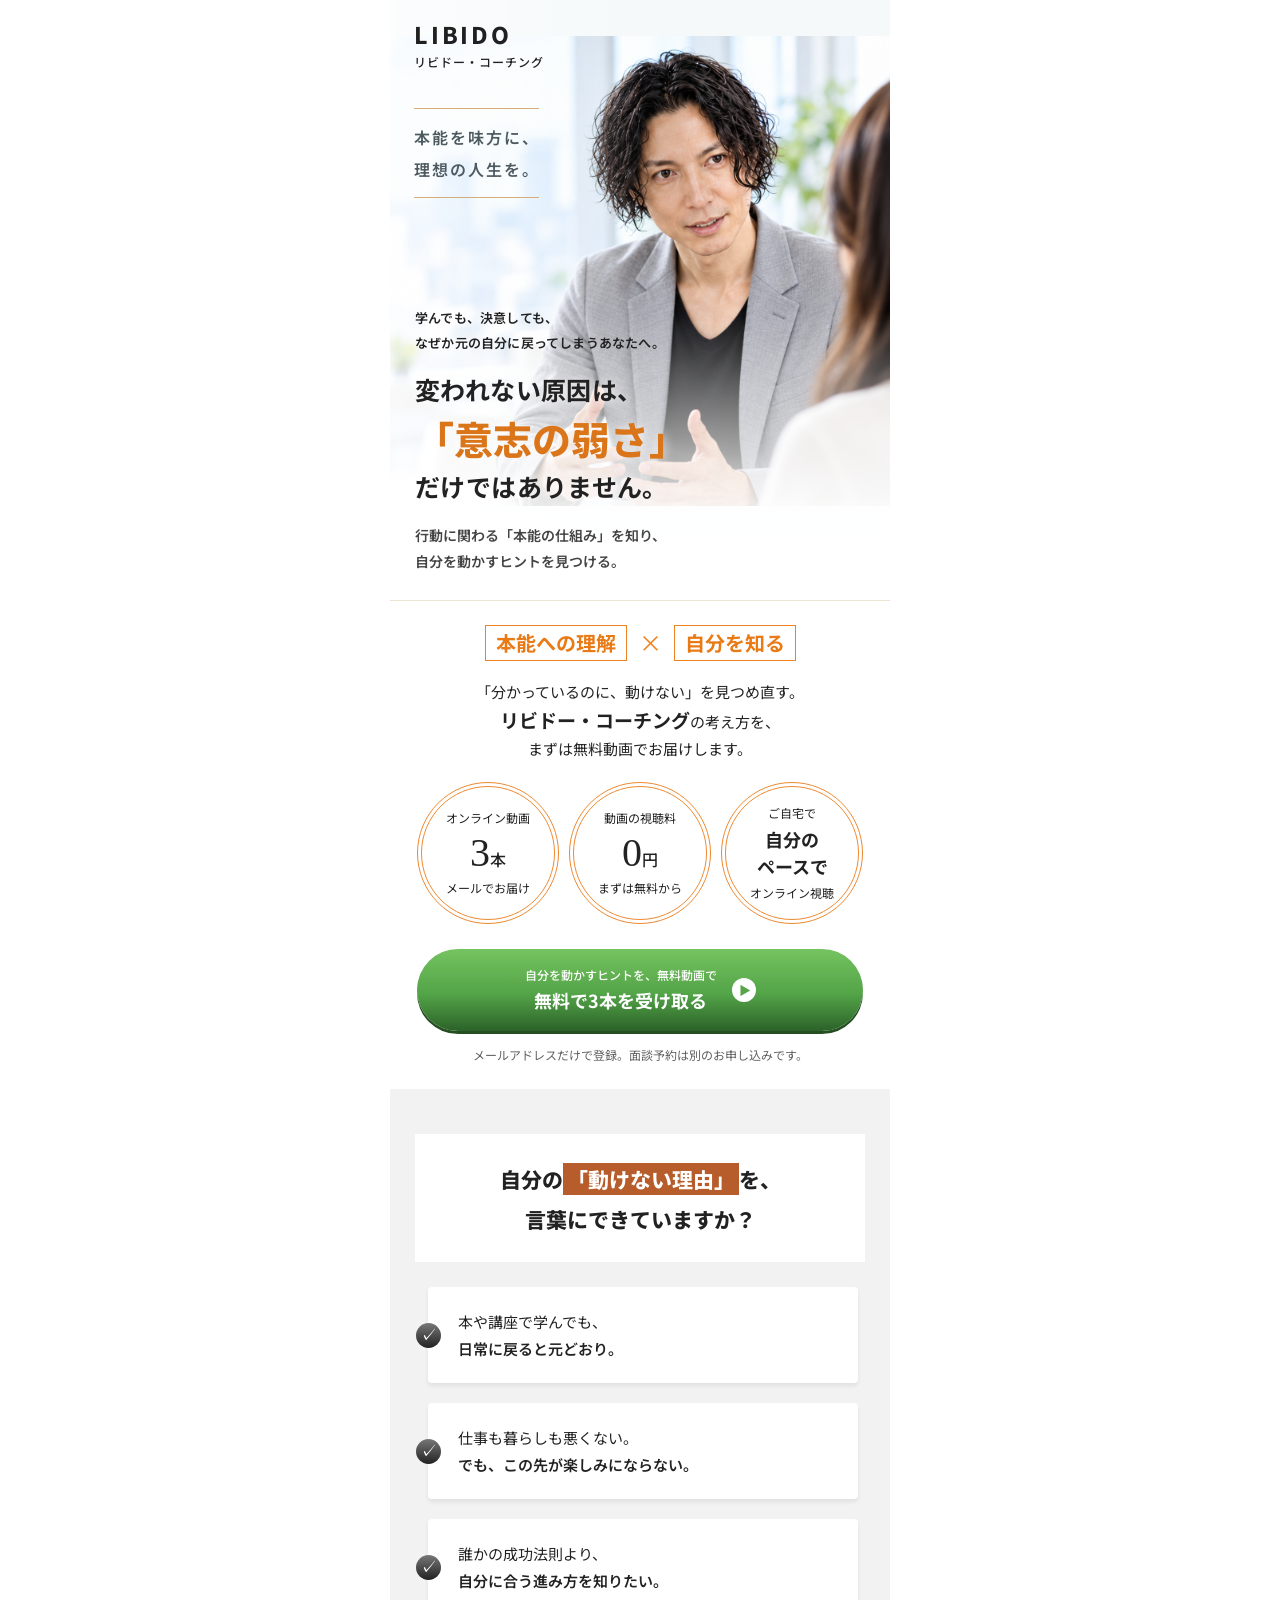
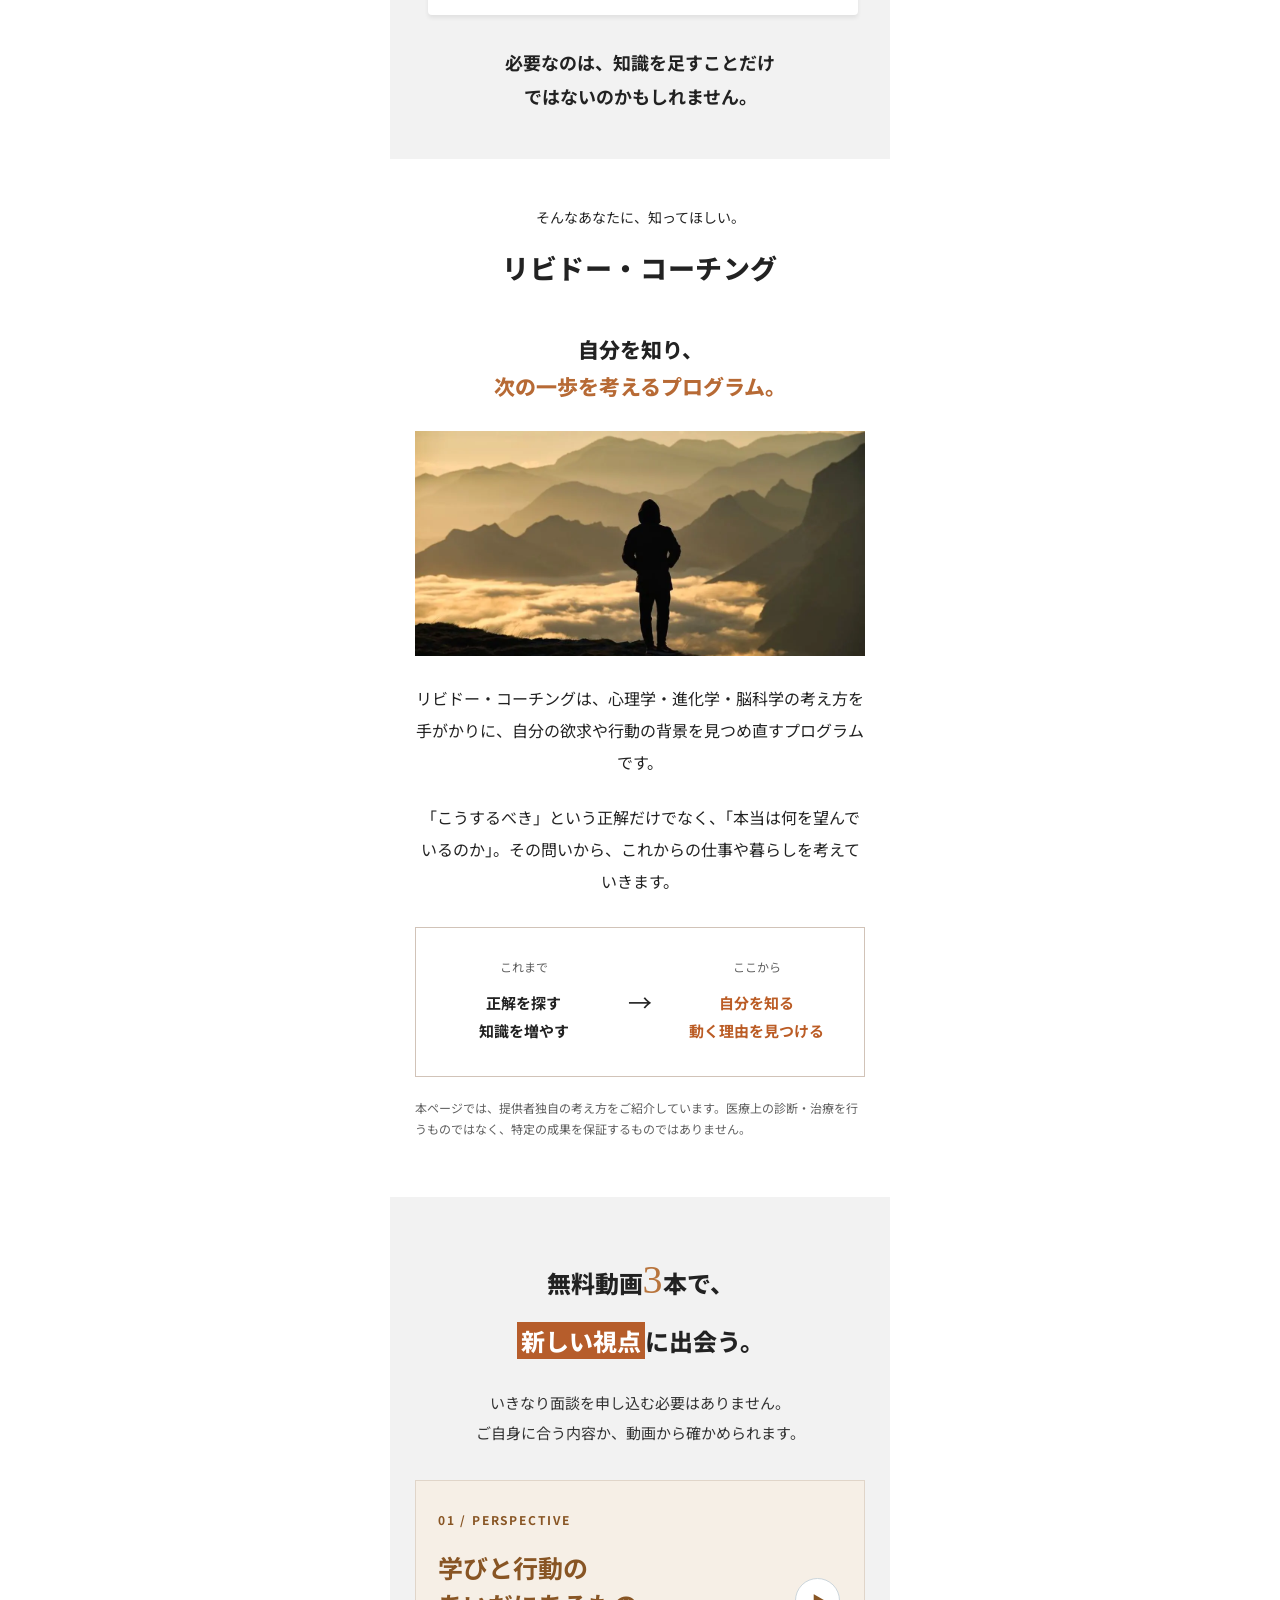
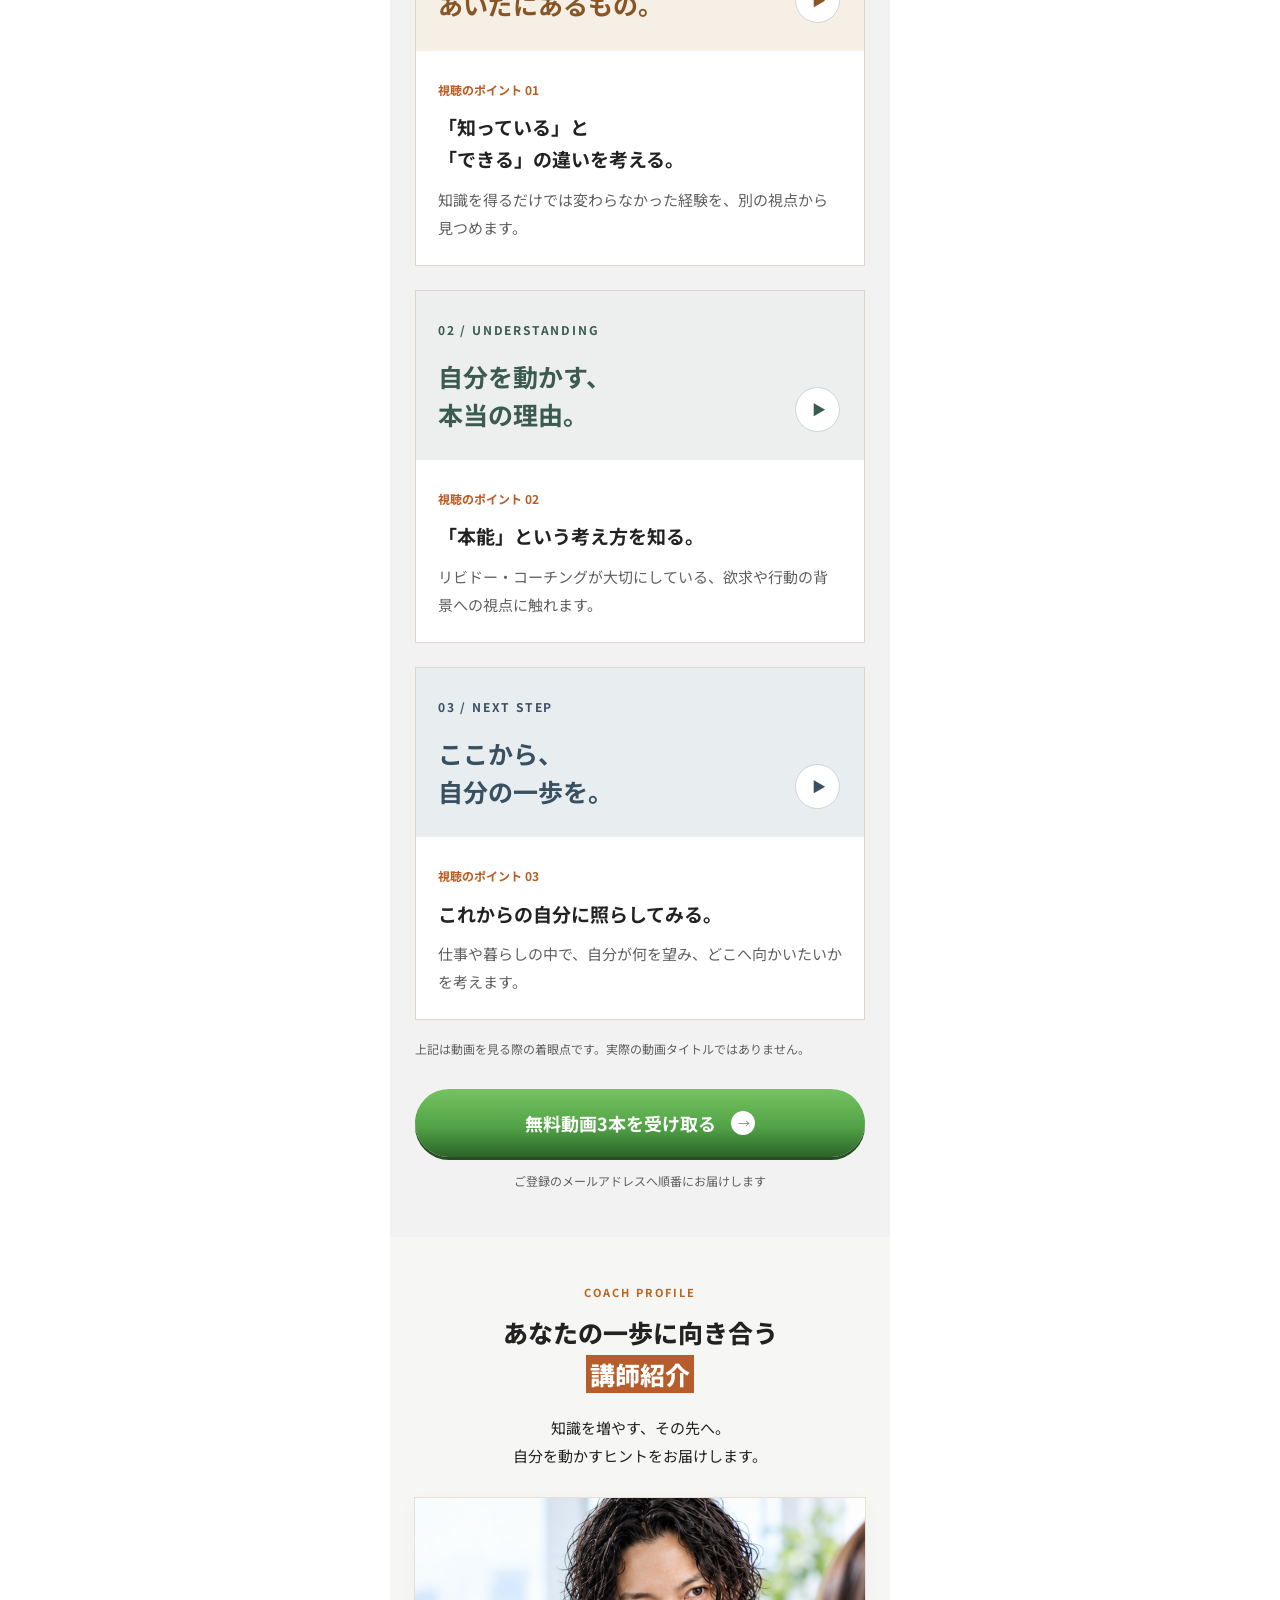
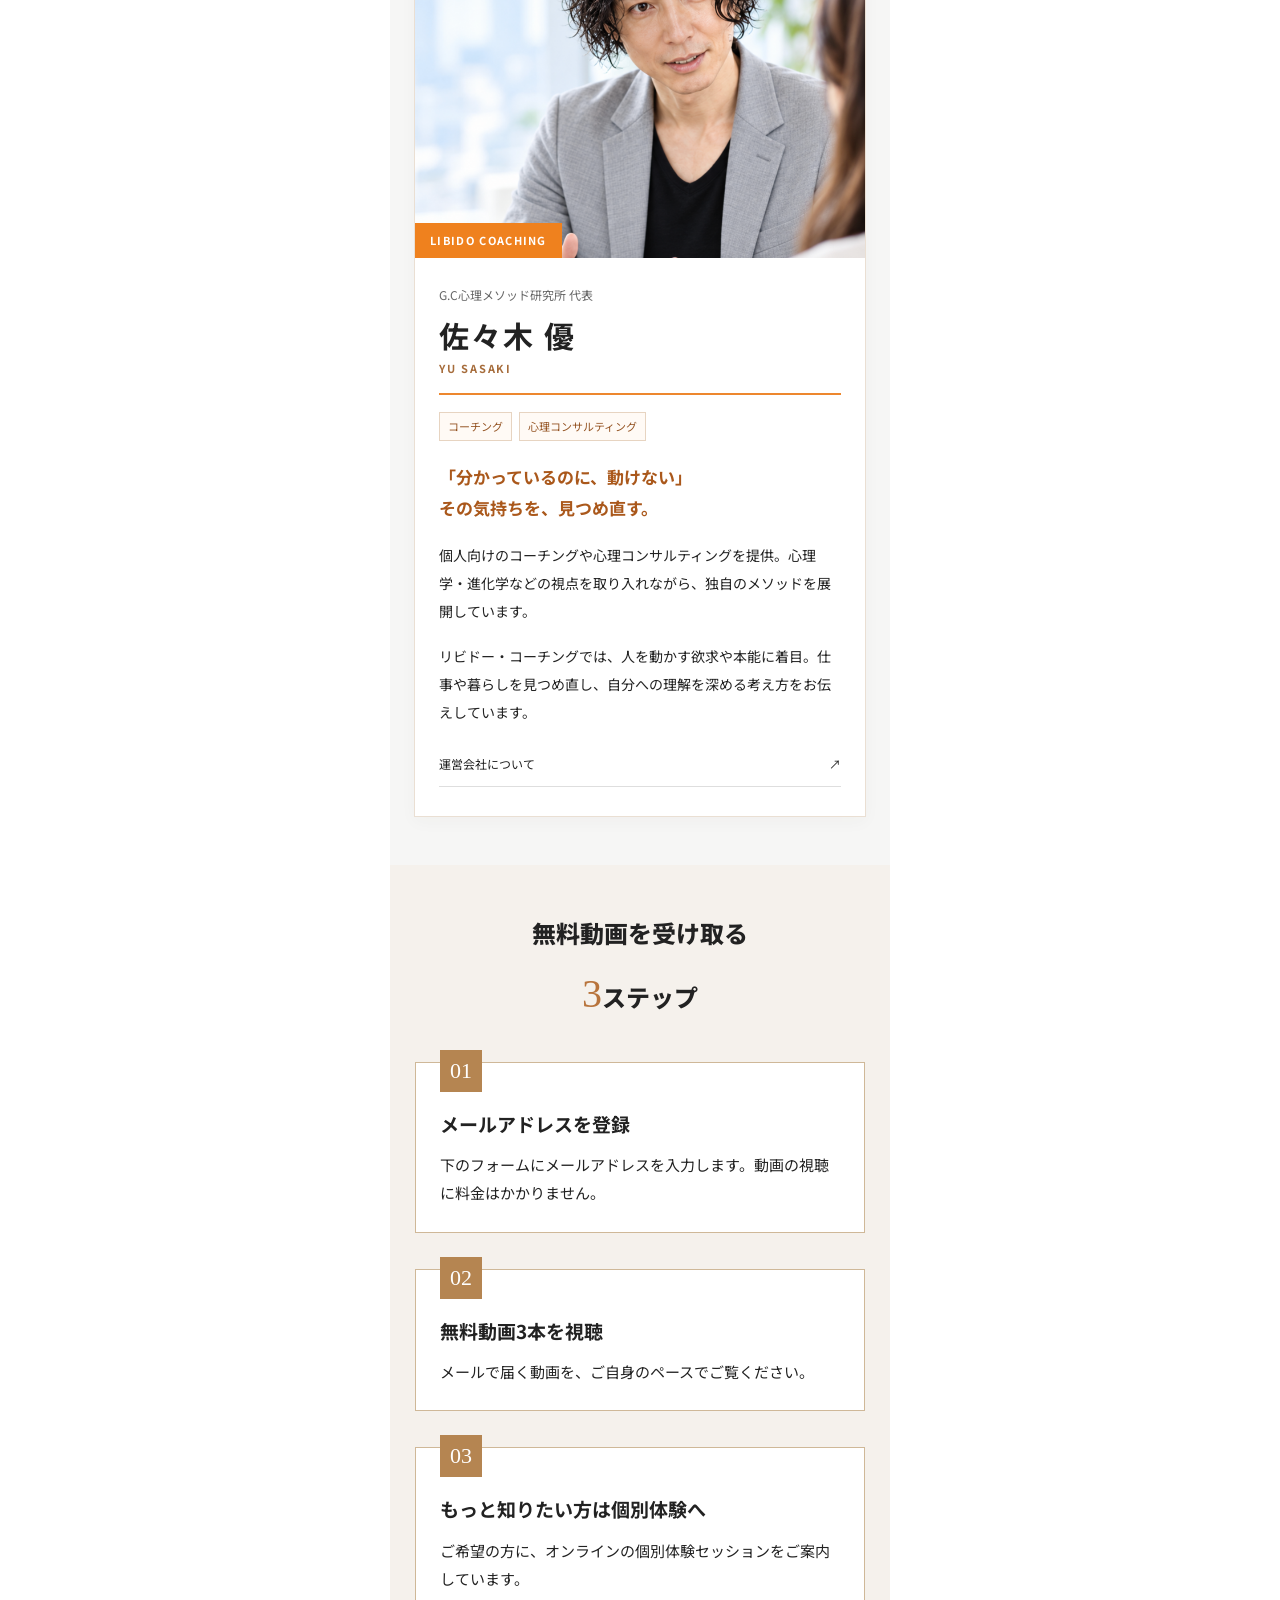
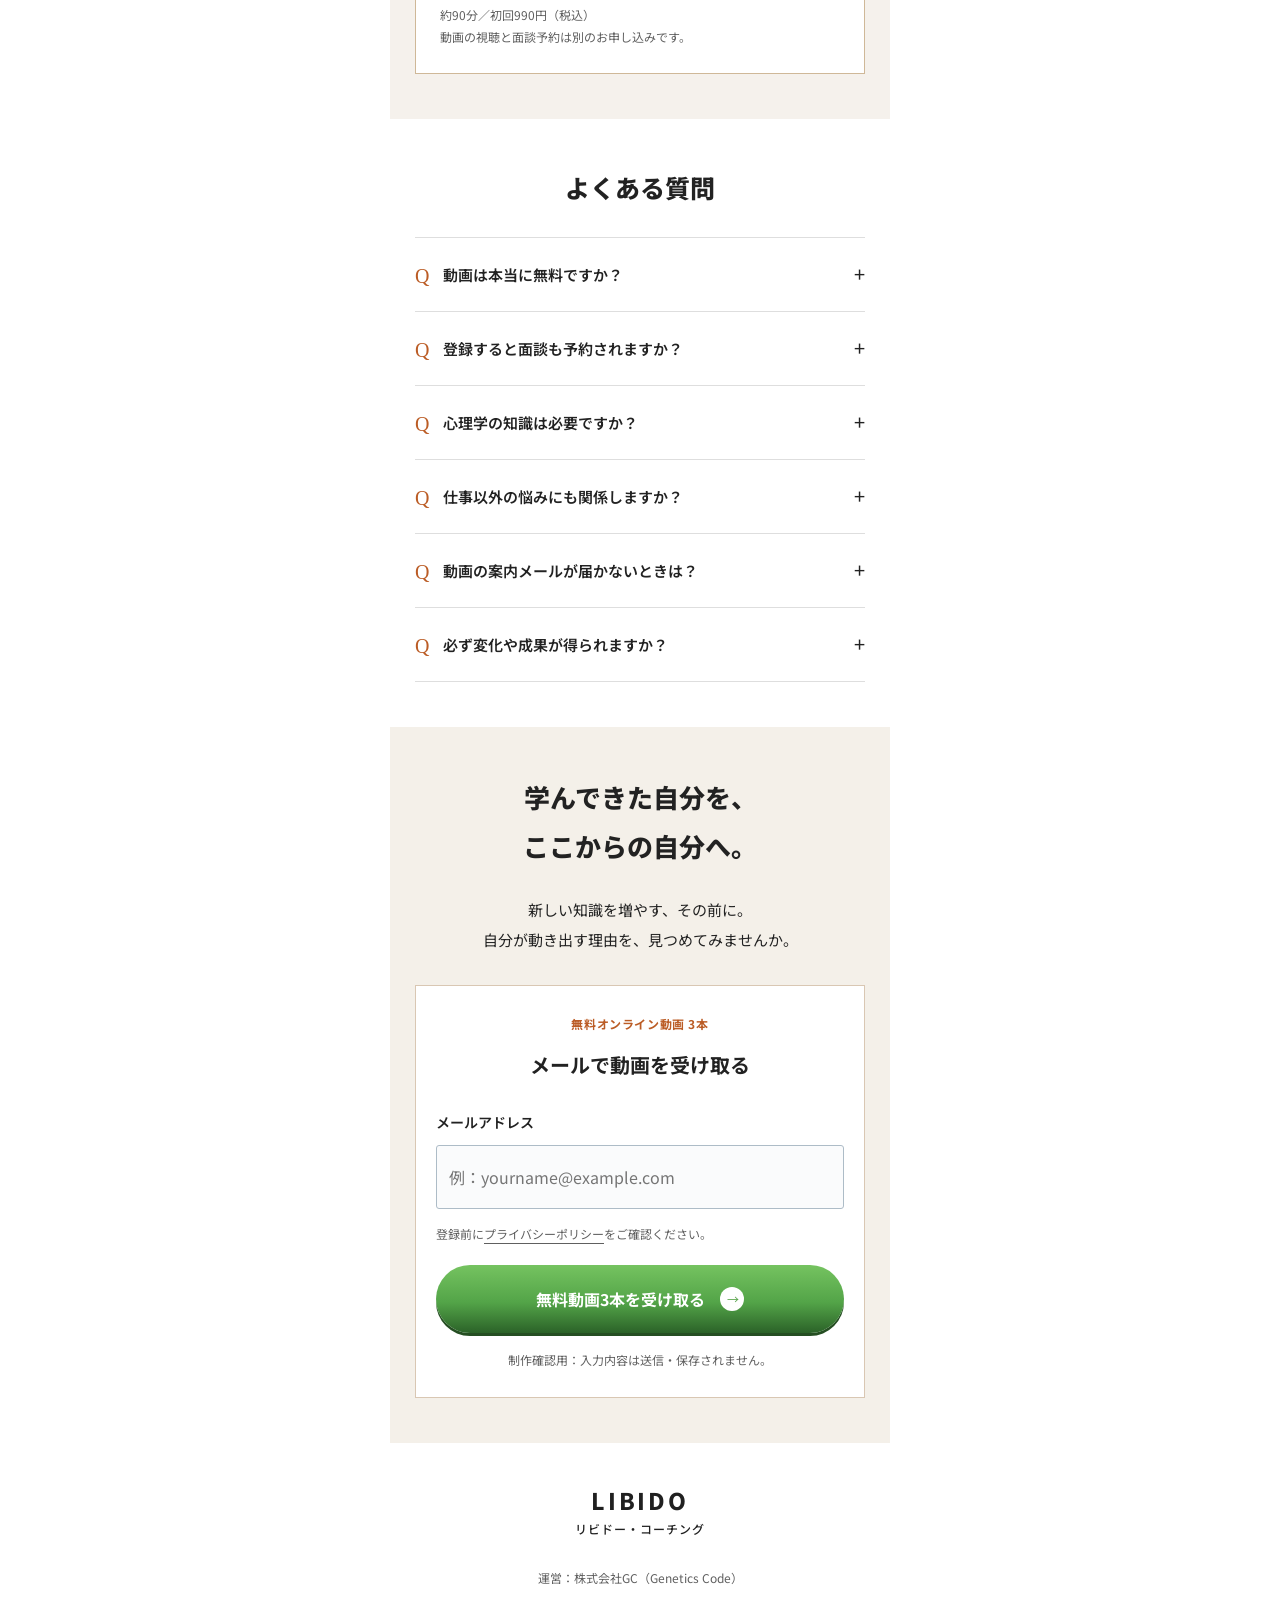
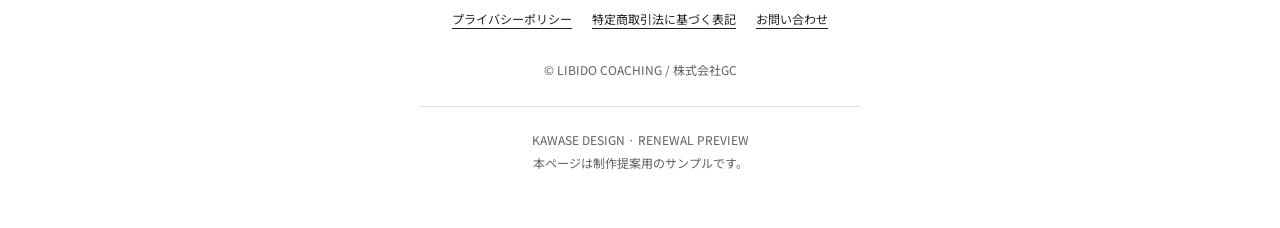
==== docs/renewal/index.html @ f336ecbb "Adapt original hero composition to bright white renewal" ====
<!doctype html>
<html lang="ja">
<head>
<meta charset="utf-8"><meta name="viewport" content="width=device-width, initial-scale=1, viewport-fit=cover">
<meta name="robots" content="noindex,nofollow"><meta name="theme-color" content="#142c43">
<title>リビドー・コーチング｜学びを、次の一歩へ。</title>
<meta name="description" content="知識を増やすだけでは、変わらなかったあなたへ。自分を動かす理由を見つめ直す、リビドー・コーチング。まずは無料動画3本から。">
<link rel="preconnect" href="https://fonts.googleapis.com"><link rel="preconnect" href="https://fonts.gstatic.com" crossorigin>
<link href="https://fonts.googleapis.com/css2?family=Noto+Sans+JP:wght@400;500;600;700;800;900&family=Noto+Serif+JP:wght@500;600;700&display=swap" rel="stylesheet">
<link rel="stylesheet" href="styles.css?v=20260909-7"><script src="app.js?v=20260909-2" defer></script>
</head>
<body>
<a class="skip" href="#main">本文へ移動</a>
<div class="page" id="top">
<header class="header"><a class="logo" href="#top">LIBIDO<span>リビドー・コーチング</span></a><a class="header-link" href="#register">無料動画を見る <span>↗</span></a></header>
<main id="main">
<section class="hero" aria-labelledby="hero-title">
<div class="hero-stage">
<div class="hero-photo"><img src="assets/coach-daylight.png" alt="明るい空間で相談者と向き合う佐々木優のイメージ" width="1254" height="1254" fetchpriority="high"></div>
<div class="hero-copy">
<p class="eyebrow">学んでも、決意しても、<br>なぜか元の自分に戻ってしまうあなたへ。</p>
<h1 id="hero-title"><span>変われない原因は、</span><strong>「意志の弱さ」</strong><span>だけではありません。</span></h1>
<p class="hero-subtitle">行動に関わる「本能の仕組み」を知り、<br>自分を動かすヒントを見つける。</p>
</div><p class="hero-motto">本能を味方に、<br>理想の人生を。</p>
<span class="hero-person">講師　佐々木 優</span>
</div>
<div class="hero-bottom"><div class="method-tags"><span>本能への理解</span><b>×</b><span>自分を知る</span></div><p class="hero-description">「分かっているのに、動けない」を見つめ直す。<br><strong>リビドー・コーチング</strong>の考え方を、<br>まずは無料動画でお届けします。</p>
<div class="hero-badges"><div><span>オンライン動画</span><strong>3<small>本</small></strong><span>メールでお届け</span></div><div><span>動画の視聴料</span><strong>0<small>円</small></strong><span>まずは無料から</span></div><div><span>ご自宅で</span><strong class="badge-word">自分の<br>ペースで</strong><span>オンライン視聴</span></div></div>
<a class="button" href="#register"><span class="cta-copy"><small>自分を動かすヒントを、無料動画で</small>無料で3本を受け取る</span><span>▶</span></a><p class="micro">メールアドレスだけで登録。面談予約は別のお申し込みです。</p></div>
</section>
<section class="intro section" id="concerns"><p class="section-kicker">DOES THIS SOUND FAMILIAR?</p><h2>自分の<span class="highlight">「動けない理由」</span>を、<br>言葉にできていますか？</h2><ul class="concerns"><li><span>✓</span>本や講座で学んでも、<br><strong>日常に戻ると元どおり。</strong></li><li><span>✓</span>仕事も暮らしも悪くない。<br><strong>でも、この先が楽しみにならない。</strong></li><li><span>✓</span>誰かの成功法則より、<br><strong>自分に合う進み方を知りたい。</strong></li></ul><p class="closing-copy">必要なのは、知識を足すことだけ<br>ではないのかもしれません。</p></section>
<section class="about section" id="about"><p class="section-kicker">WHAT IS LIBIDO COACHING?</p><p class="bridge">そんなあなたに、知ってほしい。</p><h2><span class="service-name">リビドー・コーチング</span><br>自分を知り、<br><em>次の一歩を考えるプログラム。</em></h2><img class="about-photo" src="assets/mood-change.webp" alt="開けた景色を見渡す人の後ろ姿" width="1200" height="800" loading="lazy"><p class="body-copy">リビドー・コーチングは、心理学・進化学・脳科学の考え方を手がかりに、自分の欲求や行動の背景を見つめ直すプログラムです。</p><p class="body-copy">「こうするべき」という正解だけでなく、「本当は何を望んでいるのか」。その問いから、これからの仕事や暮らしを考えていきます。</p><div class="perspective"><div><small>これまで</small><p>正解を探す<br>知識を増やす</p></div><span class="perspective-arrow">→</span><div><small>ここから</small><p>自分を知る<br>動く理由を見つける</p></div></div><p class="note">本ページでは、提供者独自の考え方をご紹介しています。医療上の診断・治療を行うものではなく、特定の成果を保証するものではありません。</p></section>
<section class="video-section section" id="videos"><p class="section-kicker">3 FREE ONLINE VIDEOS</p><h2>無料動画<span class="number-em">3</span>本で、<br><span class="highlight">新しい視点</span>に出会う。</h2><p class="body-copy">いきなり面談を申し込む必要はありません。<br>ご自身に合う内容か、動画から確かめられます。</p><div class="video-list">
<article class="video-card"><div class="video-cover cover-one"><span>01 / PERSPECTIVE</span><p>学びと行動の<br>あいだにあるもの。</p><i aria-hidden="true">▶</i></div><div class="video-text"><span>視聴のポイント 01</span><h3>「知っている」と<br>「できる」の違いを考える。</h3><p>知識を得るだけでは変わらなかった経験を、別の視点から見つめます。</p></div></article>
<article class="video-card"><div class="video-cover cover-two"><span>02 / UNDERSTANDING</span><p>自分を動かす、<br>本当の理由。</p><i aria-hidden="true">▶</i></div><div class="video-text"><span>視聴のポイント 02</span><h3>「本能」という考え方を知る。</h3><p>リビドー・コーチングが大切にしている、欲求や行動の背景への視点に触れます。</p></div></article>
<article class="video-card"><div class="video-cover cover-three"><span>03 / NEXT STEP</span><p>ここから、<br>自分の一歩を。</p><i aria-hidden="true">▶</i></div><div class="video-text"><span>視聴のポイント 03</span><h3>これからの自分に照らしてみる。</h3><p>仕事や暮らしの中で、自分が何を望み、どこへ向かいたいかを考えます。</p></div></article></div><p class="note">上記は動画を見る際の着眼点です。実際の動画タイトルではありません。</p><a class="button" href="#register">無料動画3本を受け取る<span>→</span></a><p class="micro">ご登録のメールアドレスへ順番にお届けします</p></section>
<section class="profile section" id="profile" aria-labelledby="coach-heading">
<p class="coach-eyebrow">COACH PROFILE</p><h2 id="coach-heading">あなたの一歩に向き合う<br><span class="highlight">講師紹介</span></h2>
<p class="coach-intro">知識を増やす、その先へ。<br>自分を動かすヒントをお届けします。</p>
<article class="coach-card">
<div class="coach-visual"><img src="assets/coach-introduction.png" alt="相談者と向き合う佐々木優のイメージ" loading="lazy" width="1578" height="1774"><span class="coach-label">LIBIDO COACHING</span></div>
<div class="coach-detail"><p class="coach-role">G.C心理メソッド研究所 代表</p><h3>佐々木 優 <span>YU SASAKI</span></h3>
<div class="coach-fields"><span>コーチング</span><span>心理コンサルティング</span></div>
<p class="coach-message">「分かっているのに、動けない」<br>その気持ちを、見つめ直す。</p>
<p>個人向けのコーチングや心理コンサルティングを提供。心理学・進化学などの視点を取り入れながら、独自のメソッドを展開しています。</p>
<p>リビドー・コーチングでは、人を動かす欲求や本能に着目。仕事や暮らしを見つめ直し、自分への理解を深める考え方をお伝えしています。</p>
<a class="text-link" href="https://genetics-code.net/%E4%BC%9A%E7%A4%BE%E6%A6%82%E8%A6%81/" target="_blank" rel="noopener">運営会社について <span>↗</span></a>
</div></article></section>
<section class="steps section" id="steps"><p class="section-kicker">HOW TO START</p><h2>無料動画を受け取る<br><span class="number-em">3</span>ステップ</h2><ol class="step-list"><li><span>01</span><div><h3>メールアドレスを登録</h3><p>下のフォームにメールアドレスを入力します。動画の視聴に料金はかかりません。</p></div></li><li><span>02</span><div><h3>無料動画3本を視聴</h3><p>メールで届く動画を、ご自身のペースでご覧ください。</p></div></li><li><span>03</span><div><h3>もっと知りたい方は個別体験へ</h3><p>ご希望の方に、オンラインの個別体験セッションをご案内しています。</p><small>約90分／初回990円（税込）<br>動画の視聴と面談予約は別のお申し込みです。</small></div></li></ol></section>
<section class="faq section" id="faq"><p class="section-kicker">QUESTIONS & ANSWERS</p><h2>よくある質問</h2><details><summary>動画は本当に無料ですか？</summary><p>はい。オンライン動画3本は無料です。個別体験セッションは別途お申し込みとなり、初回990円（税込）です。</p></details><details><summary>登録すると面談も予約されますか？</summary><p>いいえ。メール登録と面談予約は別です。まず動画で内容をご確認いただき、個別体験をご希望の場合に予約へお進みください。</p></details><details><summary>心理学の知識は必要ですか？</summary><p>事前に専門知識を身につける必要はありません。まずは動画を通して、リビドー・コーチングの考え方をご確認ください。</p></details><details><summary>仕事以外の悩みにも関係しますか？</summary><p>仕事だけでなく、暮らしや人間関係など、自分の望みと行動を考える視点をご紹介しています。個別のご相談に対応できるかは、提供者へご確認ください。</p></details><details><summary>動画の案内メールが届かないときは？</summary><p>迷惑メールフォルダと、入力したメールアドレスをご確認ください。送信元「info@g-c-method.com」からのメールを受け取れる設定かもご確認ください。</p></details><details><summary>必ず変化や成果が得られますか？</summary><p>変化や成果には個人差があり、特定の結果を保証するものではありません。ご自身に合う考え方かを、まず動画でご判断ください。</p></details></section>
<section class="registration section" id="register"><p class="section-kicker">YOUR NEXT STEP STARTS HERE</p><h2>学んできた自分を、<br>ここからの自分へ。</h2><p>新しい知識を増やす、その前に。<br>自分が動き出す理由を、見つめてみませんか。</p><div class="registration-box"><span class="free-label">無料オンライン動画 3本</span><h3>メールで動画を受け取る</h3><form id="registration-form"><label for="email">メールアドレス</label><input id="email" name="email" type="email" inputmode="email" autocomplete="email" placeholder="例：yourname@example.com" required maxlength="254" aria-describedby="form-note"><p id="form-note" class="note">登録前に<a href="https://genetics-code.net/lp/privacy.html" target="_blank" rel="noopener">プライバシーポリシー</a>をご確認ください。</p><button class="button" type="submit">無料動画3本を受け取る<span>→</span></button><p class="demo-note">制作確認用：入力内容は送信・保存されません。</p><div class="form-result" id="form-result" role="status" tabindex="-1" hidden><strong>登録画面の動作を確認しました。</strong><p>こちらはデザイン確認用ページです。メール送信・動画配信は行われません。</p><a href="https://genetics-code.net/lp/" target="_blank" rel="noopener">実際の登録は公式サイトへ ↗</a></div></form></div></section>
</main>
<footer><a class="logo" href="#top">LIBIDO<span>リビドー・コーチング</span></a><p>運営：株式会社GC（Genetics Code）</p><nav><a href="https://genetics-code.net/lp/privacy.html" target="_blank" rel="noopener">プライバシーポリシー</a><a href="https://genetics-code.net/lp/tokushoho.html" target="_blank" rel="noopener">特定商取引法に基づく表記</a><a href="https://genetics-code.net/lp/tokushoho.html#contact" target="_blank" rel="noopener">お問い合わせ</a></nav><small>© LIBIDO COACHING / 株式会社GC</small><p class="footer-preview">KAWASE DESIGN · RENEWAL PREVIEW<br>本ページは制作提案用のサンプルです。</p></footer>
</div>
<div class="mobile-action"><a class="button" href="#register"><span class="mobile-cta-label"><small>まずは、自分を知るきっかけから</small>無料動画3本を受け取る</span><span>→</span></a></div>
</body></html>
---- docs/renewal/styles.css ----
:root{--ink:#142c43;--muted:#526270;--accent:#c45420;--orange:#e06a2b;--paper:#fff;--pale:#f2f5f7;--line:#dce3e7;--serif:'Noto Serif JP',serif;--sans:'Noto Sans JP',sans-serif}*{box-sizing:border-box}html{scroll-behavior:smooth;scroll-padding-top:30px}body{margin:0;background:#edf1f3;color:var(--ink);font-family:var(--sans);font-size:16px;line-height:1.9;-webkit-font-smoothing:antialiased}a{color:inherit;text-underline-offset:4px}button,input{font:inherit}img{display:block;max-width:100%;height:auto}button,a,input,summary{-webkit-tap-highlight-color:transparent}a:focus-visible,button:focus-visible,summary:focus-visible,input:focus-visible{outline:3px solid #146bb3;outline-offset:5px}.page{position:relative;max-width:560px;margin:auto;background:var(--paper);box-shadow:0 0 55px #17374b0b;overflow:clip}.header{display:flex;justify-content:space-between;align-items:center;padding:22px 27px;background:#fff}.logo{font-size:25px;letter-spacing:.18em;line-height:1.1;font-weight:800;text-decoration:none}.logo span{display:block;font-size:12px;letter-spacing:.08em;margin-top:8px;font-weight:500}.header-link{font-size:12px;font-weight:700;text-decoration:none;border-bottom:1px solid var(--ink);padding:7px 0}.header-link span{padding-left:10px}.hero{position:relative}.hero-visual{height:410px;position:relative;overflow:hidden;background:#344959}.hero-visual img{width:100%;height:100%;object-fit:cover;object-position:61% center}.hero-visual:after{content:'';position:absolute;inset:0;background:linear-gradient(180deg,#11263733,transparent 65%)}.hero-caption{position:absolute;top:30px;left:30px;z-index:1;letter-spacing:.16em;font-size:12px;color:white;line-height:1.6}.hero-copy{position:relative;padding:27px 34px 20px;background:#fff;margin-top:-65px;margin-right:25px;clip-path:polygon(0 0,100% 0,100% 100%,0 100%)}.eyebrow{font-size:12px;font-weight:600;letter-spacing:.035em;margin:0 0 16px}h1{font-family:var(--serif);font-size:clamp(30px,7.5vw,43px);line-height:1.65;letter-spacing:.025em;font-weight:600;margin:0}h1 em{font-style:normal;color:var(--accent);background:linear-gradient(transparent 78%,#f5e6d8 78%)}.hero-lead{font-size:15px;margin:24px 0 0;line-height:2}.hero-bottom{padding:8px 34px 35px;text-align:center}.hero-bottom>p:not(.micro){font-size:15px;line-height:1.7}.hero-bottom strong{font-size:19px}.method-label{display:flex;justify-content:center;gap:14px;border-top:1px solid var(--line);padding-top:23px;font-size:14px!important;font-weight:600}.method-label span{color:var(--accent)}.button{display:flex;align-items:center;justify-content:center;gap:20px;width:100%;min-height:66px;padding:17px 15px;background:var(--accent);border:0;border-radius:4px;color:white;font-weight:700;font-size:17px;line-height:1.5;text-decoration:none;cursor:pointer;box-shadow:0 4px 0 #913c16;transition:background .2s,transform .2s}.button:hover{background:#ab451a;transform:translateY(-1px)}.button>span:last-child{font-size:23px;font-weight:400}.micro{font-size:12px;color:var(--muted);text-align:center;margin:14px 0 0}.section{padding:65px 34px}.section-kicker{font-size:12px;letter-spacing:.18em;color:var(--accent);font-weight:700;margin:0 0 16px}h2{font-family:var(--serif);font-size:28px;font-weight:600;line-height:1.7;letter-spacing:.01em;margin:0 0 26px}h2 span{font-family:var(--sans);font-size:16px;font-weight:500}h2 em{font-style:normal;color:var(--accent)}.intro{background:var(--pale)}.concerns{margin:30px 0;padding:0;list-style:none}.concerns li{padding:20px 0 20px 44px;position:relative;border-top:1px solid #ccd6dc;font-size:16px;line-height:1.8}.concerns li:last-child{border-bottom:1px solid #ccd6dc}.concerns li>span{position:absolute;left:0;top:23px;font-family:Georgia,serif;font-size:19px;color:var(--accent)}.concerns strong{font-weight:600}.closing-copy{font-family:var(--serif);font-size:19px;line-height:1.9;margin:30px 0 0}.body-copy{font-size:16px;line-height:2.05;margin:0 0 23px}.perspective{background:var(--pale);display:grid;grid-template-columns:1fr 28px 1fr;align-items:center;text-align:center;padding:25px 12px;margin:30px 0 20px}.perspective small{font-size:12px;color:var(--muted)}.perspective p{font-size:15px;line-height:1.9;margin:8px 0;font-weight:700}.perspective>div:last-child{color:var(--accent)}.perspective-arrow{font-size:24px}.note{font-size:12px;line-height:1.8;color:var(--muted)}.video-section{background:#142c43;color:white}.video-section .section-kicker{color:#f2ab7f}.video-section h2{font-size:27px}.video-section .body-copy{font-size:15px;color:#d8e3ea}.video-list{display:grid;gap:26px;margin:32px 0 18px}.video-card{background:#fff;color:var(--ink);overflow:hidden}.video-cover{position:relative;min-height:194px;padding:24px;background:#e9eef0;color:var(--ink)}.video-cover>span{font-size:12px;letter-spacing:.15em;font-weight:700}.video-cover p{font-family:var(--serif);font-size:27px;line-height:1.5;margin:15px 0 5px}.video-cover i{position:absolute;right:24px;bottom:28px;background:white;border:1px solid #ccd6dc;border-radius:50%;width:45px;height:45px;text-align:center;line-height:43px;font-size:14px;font-style:normal;padding-left:3px}.cover-one{background:linear-gradient(115deg,#e3eaf0,#f4f7f8)}.cover-two{background:linear-gradient(115deg,#ece5d9,#faf5ec)}.cover-three{background:linear-gradient(115deg,#dbe8e9,#f2f7f6)}.video-text{padding:25px}.video-text>span{font-size:12px;color:var(--accent);font-weight:700}.video-text h3{font-size:19px;line-height:1.7;margin:8px 0 10px}.video-text p{font-size:14px;line-height:1.9;margin:0;color:var(--muted)}.video-section>.note,.video-section>.micro{color:#c2d0da}.video-section>.button{margin-top:30px}.profile figure{margin:30px -34px 25px}.profile figure img{width:100%}.profile figcaption{font-size:12px;color:var(--muted);padding:10px 34px 0}.profile-name{display:flex;align-items:center;gap:20px;margin-bottom:23px}.profile-name h3{font-family:var(--serif);font-weight:600;font-size:27px;letter-spacing:.08em;margin:0}.profile-name span{font-size:12px;letter-spacing:.13em;color:var(--muted)}.text-link{display:flex;justify-content:space-between;border-bottom:1px solid var(--line);padding:10px 0;font-size:14px;text-decoration:none}.steps{background:var(--pale)}.step-list{list-style:none;margin:30px 0 0;padding:0}.step-list li{display:flex;gap:20px;position:relative;padding:0 0 30px}.step-list li:last-child{padding-bottom:0}.step-list li>span{flex:0 0 36px;height:36px;text-align:center;line-height:34px;border:1px solid var(--accent);border-radius:50%;color:var(--accent);font-family:Georgia,serif;font-size:17px;background:var(--pale);z-index:1}.step-list li:not(:last-child):before{content:'';position:absolute;top:36px;bottom:0;left:17px;border-left:1px solid #ccd6dc}.step-list h3{font-size:18px;margin:0 0 10px;line-height:1.8}.step-list p{font-size:14px;line-height:1.9;margin:0}.step-list small{display:block;margin-top:10px;font-size:12px;color:var(--muted)}details{border-bottom:1px solid var(--line)}details:first-of-type{border-top:1px solid var(--line)}summary{list-style:none;position:relative;cursor:pointer;padding:23px 28px 23px 28px;font-size:15px;font-weight:600;line-height:1.8}summary::-webkit-details-marker{display:none}summary:before{content:'Q';position:absolute;left:0;color:var(--accent);font-family:Georgia,serif;font-size:20px;font-weight:400;top:20px}summary:after{content:'+';position:absolute;right:0;font-size:20px;font-weight:400;top:18px}details[open] summary:after{content:'−'}details p{margin:0;padding:0 0 24px 28px;font-size:14px;line-height:1.9;color:var(--muted)}.registration{background:#e9eff2;text-align:center}.registration>.section-kicker{font-size:12px}.registration>p:not(.section-kicker){font-size:15px;line-height:2}.registration-box{margin-top:30px;background:white;padding:30px 24px;text-align:left;box-shadow:0 8px 35px #17374b08}.free-label{display:block;text-align:center;color:var(--accent);font-size:12px;font-weight:700;letter-spacing:.05em}.registration h3{text-align:center;font-size:20px;margin:10px 0 25px}form label{display:block;font-size:14px;font-weight:600;margin-bottom:9px}input{display:block;width:100%;background:#fafbfc;border:1px solid #adbcc7;padding:16px 12px;border-radius:3px;font-size:16px;min-height:56px;color:var(--ink)}form .button{font-size:16px}form .note{margin:14px 0 20px}.demo-note{font-size:12px;color:var(--muted);text-align:center;margin:17px 0 0;line-height:1.7}.form-result{border:1px solid #c4d6d1;background:#f3faf7;padding:18px;margin-top:20px;font-size:14px;line-height:1.8}.form-result p{margin:10px 0}.form-result a{font-size:13px}footer{padding:45px 30px 35px;text-align:center}footer>.logo{display:inline-block}footer>p{font-size:12px;color:var(--muted);margin:25px 0 18px}footer nav{display:flex;flex-wrap:wrap;gap:12px 20px;justify-content:center}footer nav a{font-size:12px}footer small{display:block;font-size:12px;color:var(--muted);margin-top:28px}.footer-preview{border-top:1px solid var(--line);padding-top:22px;font-size:12px!important;letter-spacing:.1em}.desktop-brand,.desktop-action{position:fixed;top:0;bottom:0;width:calc((100vw - 560px)/2);display:flex;flex-direction:column;justify-content:center;align-items:flex-start;padding:4vw}.wordmark{font-size:42px;line-height:1.1;font-weight:800;letter-spacing:.16em;text-decoration:none}.wordmark span{display:block;font-size:12px;letter-spacing:.38em;margin-top:8px}.side-message{font-family:var(--serif);font-size:29px;line-height:1.9;margin:50px 0 25px;letter-spacing:.06em}.side-line{width:45px;border-bottom:2px solid var(--accent)}.side-sub{font-size:13px;line-height:2;margin-top:27px}.desktop-brand>small{font-size:12px;letter-spacing:.16em;color:var(--muted);margin-top:50px}.desktop-action{right:0;padding:3vw;align-items:stretch}.desktop-action>.tiny{font-size:12px;letter-spacing:.17em;color:var(--accent);margin:0}.desktop-action>p:not(.tiny){font-family:var(--serif);font-size:20px;line-height:1.9;margin:14px 0 28px}.desktop-action .button{font-size:13px;min-height:59px;gap:8px}.desktop-action .button span{font-size:19px}.desktop-action>small{text-align:center;font-size:12px;color:var(--muted);margin:12px 0 30px}.desktop-action nav{display:grid;gap:13px}.desktop-action nav a{font-size:12px;text-decoration:none}.preview-tag{font-size:12px;letter-spacing:.15em;border:1px solid #bcc9d2;padding:4px 10px;align-self:flex-start;margin-top:45px;color:var(--muted)}.mobile-action{display:none}.skip{position:fixed;top:-100px;left:15px;padding:10px 20px;background:white;z-index:10}.skip:focus{top:10px}@media(min-width:1500px){.desktop-brand{padding-left:calc((100vw - 1250px)/2)}.desktop-action{padding-right:calc((100vw - 1250px)/2)}}@media(max-width:1090px){.desktop-brand,.desktop-action{display:none}}@media(max-width:600px){body{background:white}.page{max-width:100%;box-shadow:none}.header{padding:19px 22px}.hero-visual{height:340px}.hero-copy{padding:25px 24px 20px;margin-right:16px;margin-top:-48px}.hero-caption{left:24px;top:25px;font-size:12px}.eyebrow{font-size:12px}.hero-lead{font-size:14px}.hero-bottom{padding:5px 24px 35px}.method-label{font-size:12px!important;gap:12px}.section{padding:52px 24px}h2{font-size:25px}.profile figure{margin-left:-24px;margin-right:-24px}.profile figcaption{padding-left:24px}.video-section h2{font-size:25px}.video-cover{min-height:185px}.registration-box{padding:25px 18px}.registration h3{font-size:19px}.mobile-action{display:block;position:fixed;bottom:0;left:0;right:0;z-index:5;background:#ffffffed;padding:10px 18px calc(12px + env(safe-area-inset-bottom));border-top:1px solid var(--line);backdrop-filter:blur(12px);transition:transform .2s}.mobile-action.is-hidden{transform:translateY(110%);pointer-events:none}.mobile-action .button{min-height:55px;padding:8px 16px;gap:35px;font-size:16px}.mobile-cta-label{text-align:center}.mobile-cta-label small{display:block;font-size:12px;font-weight:400;margin-bottom:3px}.page{padding-bottom:95px}footer{padding-bottom:18px}.registration{scroll-margin-top:12px}.perspective p{font-size:13px}}@media(max-width:360px){h1{font-size:28px}.section{padding-left:20px;padding-right:20px}.hero-copy{padding-left:20px;padding-right:15px}.button{font-size:15px}.concerns li{font-size:14px}.hero-visual{height:300px}.registration-box{padding-left:13px;padding-right:13px}}@media(prefers-reduced-motion:reduce){html{scroll-behavior:auto}*,*:before,*:after{transition:none!important}}

/* Reference-led revision: centered direct-response layout. */
:root{--ink:#222;--muted:#606060;--accent:#bb5c25;--pale:#f2f2f2;--line:#dedede;--serif:'Noto Sans JP',sans-serif}
body{background:#fff;color:#222}.page{max-width:500px;box-shadow:none}.header{padding:20px 25px 15px}.header-link{display:none}.logo{font-size:23px;letter-spacing:.12em}.logo span{font-size:12px}.hero-stage{height:370px;position:relative;isolation:isolate;overflow:hidden;background:#eef1f2}.hero-stage:after{content:'';position:absolute;bottom:-1px;left:0;right:0;height:80px;background:white;clip-path:polygon(0 100%,100% 0,100% 100%);z-index:3}.hero-photo{position:absolute;inset:0}.hero-photo img{position:absolute;height:100%;width:100%;object-fit:cover;object-position:75% top}.hero-photo:after{content:'';position:absolute;inset:0;background:linear-gradient(90deg,#f3f5f6 0%,#f3f5f6f5 22%,#f3f5f66b 45%,transparent 67%)}.hero-copy{background:none;margin:0;padding:40px 0 0 24px;clip-path:none;position:relative;z-index:2}.eyebrow{font-size:20px;line-height:1.6;font-weight:800;letter-spacing:.03em;margin:0 0 27px}.eyebrow em{font-style:normal;color:#bc662a}.hero h1{font-family:var(--sans);font-size:31px;line-height:1.75;font-weight:800;letter-spacing:.025em;margin:0}.ribbon{display:inline;box-decoration-break:clone;-webkit-box-decoration-break:clone;background:linear-gradient(100deg,#c3652c,#e69245);color:#fff;padding:2px 13px 5px 9px}.hero-subtitle{font-size:14px;line-height:1.8;font-weight:600;margin-top:18px;display:inline-block;background:#ffffffc9;padding:6px 10px}.hero-person{position:absolute;bottom:69px;right:18px;font-size:12px;color:white;text-shadow:0 1px 4px #000;z-index:2}.hero-bottom{padding:0 27px 24px}.method-tags{display:flex;align-items:center;justify-content:center;gap:12px;margin:0 0 14px}.method-tags span{font-size:20px;line-height:1.5;font-weight:700;border:1px solid #b8743c;color:#b8743c;padding:2px 10px}.method-tags b{font-size:23px;font-weight:400;color:#b8743c}.hero-description{font-size:15px;line-height:1.9;margin:10px -5px 20px}.hero-badges{display:grid;grid-template-columns:repeat(3,1fr);gap:10px;margin:20px 0 25px}.hero-badges>div{border:1px solid #ba8a55;outline:1px solid #ba8a55;outline-offset:-5px;border-radius:50%;aspect-ratio:1;display:flex;flex-direction:column;align-items:center;justify-content:center;padding:10px 3px}.hero-badges span{font-size:12px;line-height:1.5}.hero-badges strong{font-size:40px;font-weight:500;line-height:1.3;font-family:Georgia,serif}.hero-badges strong small{font-family:var(--sans);font-size:16px}.hero-badges .badge-word{font-family:var(--sans);font-size:18px;font-weight:700;line-height:1.5;margin:4px 0}.button{border-radius:60px;background:linear-gradient(#75c360,#53a448 55%,#2b6228);box-shadow:0 3px 0 #254e22;min-height:68px;font-size:18px;gap:15px}.button:hover{background:linear-gradient(#66b753,#468e3c 55%,#254f23)}.button>span:last-child{display:flex;align-items:center;justify-content:center;background:#fff;border-radius:50%;width:24px;height:24px;flex:0 0 24px;color:#58a44a;font-size:12px;padding-left:2px}.cta-copy{display:block;text-align:center}.cta-copy small{display:block;font-size:12px;font-weight:500;margin-bottom:3px}.micro{font-size:12px;line-height:1.7}.section{padding:45px 25px;text-align:center}.section-kicker{display:none}h2{font-family:var(--sans);font-size:24px;font-weight:800;line-height:1.9;letter-spacing:0;margin-bottom:25px}h2 span{font:inherit}.highlight{background:#b65d2b;color:white;padding:1px 4px;box-decoration-break:clone;-webkit-box-decoration-break:clone}h2 em{color:#b76a35;font-style:normal}.intro h2{background:#fff;padding:22px 8px;border-top:4px solid white;font-size:21px}.concerns{display:grid;gap:20px;margin:25px 7px 30px 13px;text-align:left}.concerns li{background:#fff;box-shadow:0 3px 4px #00000012;padding:21px 17px 21px 30px;border:0!important;font-size:15px;border-radius:4px;line-height:1.8}.concerns li>span{position:absolute;left:-12px;top:calc(50% - 12px);background:linear-gradient(#777,#222);border-radius:50%;width:25px;height:25px;line-height:25px;color:white;text-align:center;font-size:17px}.closing-copy{font-size:18px;font-weight:700;line-height:1.9}.bridge{font-size:14px;margin:0 0 14px}.service-name{display:block;font-size:27px;letter-spacing:.02em;margin:10px 0 0}.about h2{font-size:21px;line-height:1.8}.about-photo{margin:22px 0 26px;max-height:225px;width:100%;object-fit:cover}.body-copy{font-size:16px;line-height:2}.perspective{border:1px solid #d1c3b8;background:white;padding:22px 5px}.perspective p{font-size:15px}.note{text-align:left}.video-section{background:#f2f2f2;color:#222}.video-section h2{font-size:24px}.number-em{font-size:40px!important;color:#b8743c;font-family:Georgia,serif!important;font-weight:400}.video-section .body-copy{color:#333;font-size:15px}.video-list{gap:24px}.video-card{border:1px solid #e0d5c9}.video-cover{background:#f6efe6;min-height:164px;text-align:left;padding:22px;color:#885524}.cover-two{background:#ecefee;color:#3b5b50}.cover-three{background:#e8edf0;color:#395061}.video-cover p{font-weight:700;font-size:25px}.video-text{text-align:left;padding:22px}.video-text h3{font-size:19px}.video-text p{font-size:15px}.video-section>.note,.video-section>.micro{color:#606060}.profile h2{font-size:21px}.profile figure{margin:24px -25px 20px}.profile figcaption{padding:10px 25px 0;text-align:left}.profile-name{justify-content:center}.profile-name h3{font-weight:700}.profile .body-copy{text-align:left;font-size:15px}.profile-name span{font-size:12px}.text-link{font-size:14px}.steps{background:#f5f1ec}.step-list{display:grid;gap:20px}.step-list li{display:block;text-align:left;background:#fff;border:1px solid #cfb898;padding:24px!important}.step-list li:before{display:none}.step-list li>span{display:block;position:relative;background:#b58551;color:#fff;border:none;width:42px;height:42px;line-height:42px;font-size:22px;border-radius:0;margin:-37px 0 15px}.step-list li+li{margin-top:16px}.step-list h3{font-size:19px}.step-list p{font-size:15px}.faq h2{font-size:25px}.faq details{text-align:left;background:#fff}.faq summary{font-size:15px}.registration{background:#f4f0e9}.registration h2{font-size:26px}.registration-box{box-shadow:none;border:1px solid #d9c7b3;border-radius:0;padding:27px 20px}.registration .button{font-size:16px}.form-result{text-align:left}.footer-preview{letter-spacing:0}.mobile-action{background:#fffffff5}.mobile-action .button{border-radius:45px}.mobile-action .button>span:first-child{background:none;border-radius:0;color:white;width:auto;height:auto;flex:initial;padding:0;font-size:16px}.mobile-action .button>span:last-child{font-size:16px}.mobile-cta-label small{font-size:12px}.logo span,.preview-tag,.video-text>span,.video-cover>span,footer small{font-size:12px}
@media(max-width:600px){.page{max-width:500px}.header{padding:16px 22px 13px}.hero-stage{height:350px}.hero-copy{padding:36px 0 0 20px;margin:0}.hero h1{font-size:29px}.eyebrow{font-size:18px}.hero-subtitle{font-size:13px}.hero-bottom{padding:0 22px 25px}.method-tags{gap:8px}.method-tags span{font-size:18px;padding:2px 9px}.hero-badges{gap:9px}.hero-badges span{font-size:12px}.hero-badges strong{font-size:35px}.hero-badges .badge-word{font-size:16px}.hero-description{font-size:14px}.section{padding:42px 22px}.profile figure{margin-left:-22px;margin-right:-22px}.intro h2{font-size:19px}.button{font-size:17px}.cta-copy small{font-size:12px}.hero-bottom .micro{font-size:12px}.registration h2{font-size:24px}.video-section h2{font-size:23px}.section h2{line-height:1.85}.concerns li{font-size:14px}.service-name{font-size:25px!important}.step-list li{padding:22px!important}.registration-box{padding:25px 15px}}
@media(max-width:370px){.hero-stage{height:330px}.hero h1{font-size:26px}.hero-copy{padding-top:28px}.eyebrow{font-size:17px}.hero-badges span{font-size:12px}.hero-badges .badge-word{font-size:14px}.hero-badges strong{font-size:29px}.hero-badges>div{padding:12px 2px}.method-tags span{font-size:16px}.button{gap:8px;font-size:16px}.cta-copy small{font-size:12px}.registration .button{font-size:14px}.section{padding-left:18px;padding-right:18px}.intro h2{font-size:18px}}

/* Bright consultation first view */
.page{position:relative}.header{position:absolute;top:0;left:0;right:0;z-index:5;background:transparent;padding:23px 25px}.logo{color:#202020}.hero-stage{height:480px}.hero-photo img{object-position:center center}.hero-photo:after{background:linear-gradient(90deg,#ffffff70 0%,#ffffff18 33%,transparent 48%)}.hero-copy{padding:124px 0 0 24px}.eyebrow{font-size:19px;line-height:1.6;margin:0 0 58px;letter-spacing:.01em}.eyebrow em{color:#ee7800}.hero h1{font-size:29px;line-height:1.85;letter-spacing:.015em}.ribbon{display:inline-block;background:linear-gradient(90deg,#f56a00,#ff9700);padding:0 29px 2px 14px;clip-path:polygon(0 0,100% 0,94% 100%,0 100%);white-space:nowrap}.hero-subtitle{display:none}.hero-person{bottom:85px;right:20px;color:#333;text-shadow:0 1px 5px white;background:#ffffffcf;padding:3px 8px}.hero-stage:after{height:90px}.method-tags{position:relative;z-index:4;margin-top:-12px}.method-tags span{background:white;color:#e97b16;border-color:#ee831f}.method-tags b{color:#ee831f}.hero-badges>div{border-color:#ef8a32;outline-color:#ef8a32}
@media(max-width:500px){.header{padding:20px 22px}.hero-stage{height:96vw;max-height:480px;min-height:345px}.hero-copy{padding:24.8vw 0 0 5vw}.eyebrow{font-size:clamp(15px,3.8vw,19px);margin-bottom:11.6vw}.hero h1{font-size:clamp(23px,5.8vw,29px)}.hero-person{bottom:70px;font-size:11px}.hero-stage:after{height:70px}.ribbon{padding-right:24px}.method-tags{margin-top:-5px}}

/* Editorial coach introduction */
.profile.section{background:#f6f6f5;padding:45px 24px 48px}.coach-eyebrow{font-size:11px;letter-spacing:.18em;color:#bd641f;font-weight:700;margin:0 0 8px}.profile #coach-heading{font-size:25px;line-height:1.7;margin-bottom:18px}.coach-intro{font-size:15px;line-height:1.9;margin:0 0 26px}.coach-card{background:#fff;border:1px solid #eadfd3;text-align:left;box-shadow:0 5px 16px #46342208}.coach-visual{position:relative;overflow:hidden;aspect-ratio:1.25;background:#edf4f6}.coach-visual img{display:block;width:100%;height:100%;object-fit:cover;object-position:center 20%}.coach-label{position:absolute;left:0;bottom:0;background:#ef811e;color:white;padding:7px 15px;font-size:11px;letter-spacing:.12em;font-weight:700}.coach-detail{padding:25px 24px 29px}.coach-role{font-size:12px!important;color:#666;margin:0 0 7px!important}.coach-detail h3{font-size:30px;line-height:1.4;font-weight:700;margin:0 0 17px;padding-bottom:17px;border-bottom:2px solid #ed872e;letter-spacing:.07em}.coach-detail h3 span{display:block;font-size:11px;color:#a66c3b;letter-spacing:.16em;margin-top:5px}.coach-fields{display:flex;flex-wrap:wrap;gap:7px;margin-bottom:21px}.coach-fields span{font-size:11px;border:1px solid #e7d4c1;padding:3px 8px;color:#945322;background:#fffaf5}.coach-detail p{font-size:14px;line-height:2;margin:0 0 17px}.coach-detail .coach-message{font-weight:700;font-size:17px;line-height:1.8;color:#aa581b;margin-bottom:18px}.coach-detail .text-link{font-size:12px}@media(max-width:370px){.profile.section{padding-left:18px;padding-right:18px}.coach-detail{padding:21px 19px}.coach-detail .coach-message{font-size:15px}}

/* White interpretation of the original portrait-led FV */
.hero-stage{height:600px;background:#f5f9fa}.header{padding:22px 24px}.hero-photo img{object-fit:cover;object-position:62% top;height:470px;top:36px;width:100%}.hero-photo:after{background:linear-gradient(0deg,#fff 0%,#ffffffed 14%,#ffffff00 48%),linear-gradient(90deg,#ffffffaa,transparent 50%)}.hero-copy{position:absolute;left:0;right:0;bottom:25px;padding:0 25px;text-align:left;z-index:3}.hero .eyebrow{font-size:13px;font-weight:600;line-height:1.9;margin:0 0 14px;letter-spacing:.015em}.hero h1{font-size:25px;line-height:1.55;letter-spacing:.015em;margin:0;font-weight:700;text-shadow:0 1px 12px #fff}.hero h1 span{display:block}.hero h1 strong{display:block;font-size:39px;line-height:1.5;color:#da751a;font-weight:800;letter-spacing:0}.hero .hero-subtitle{display:block;margin:16px 0 0;padding:0;background:none;font-size:14px;line-height:1.9;color:#444}.hero-motto{position:absolute;top:108px;left:24px;font-size:16px;font-weight:600;line-height:2;letter-spacing:.12em;color:#4d5a60;z-index:2;border-top:1px solid #d6ad77;border-bottom:1px solid #d6ad77;padding:12px 0;margin:0}.hero-person{display:none}.hero-stage:after{display:none}.hero-bottom{padding-top:20px;border-top:1px solid #eee4d6}.method-tags{margin-top:0}@media(max-width:500px){.hero-stage{height:clamp(540px,120vw,600px);min-height:0;max-height:none}.hero-photo img{height:90vw;max-height:450px;top:40px}.hero-copy{padding:0 22px;bottom:24px}.hero .eyebrow{font-size:12px;margin-bottom:12px}.hero h1{font-size:clamp(21px,5vw,25px)}.hero h1 strong{font-size:clamp(32px,7.8vw,39px)}.hero .hero-subtitle{font-size:13px;margin-top:12px}.hero-motto{font-size:14px;left:22px;top:100px}.hero-photo:after{background:linear-gradient(0deg,#fff 0%,#fffffff5 20%,#ffffff00 53%),linear-gradient(90deg,#ffffffaa,transparent 50%)}}
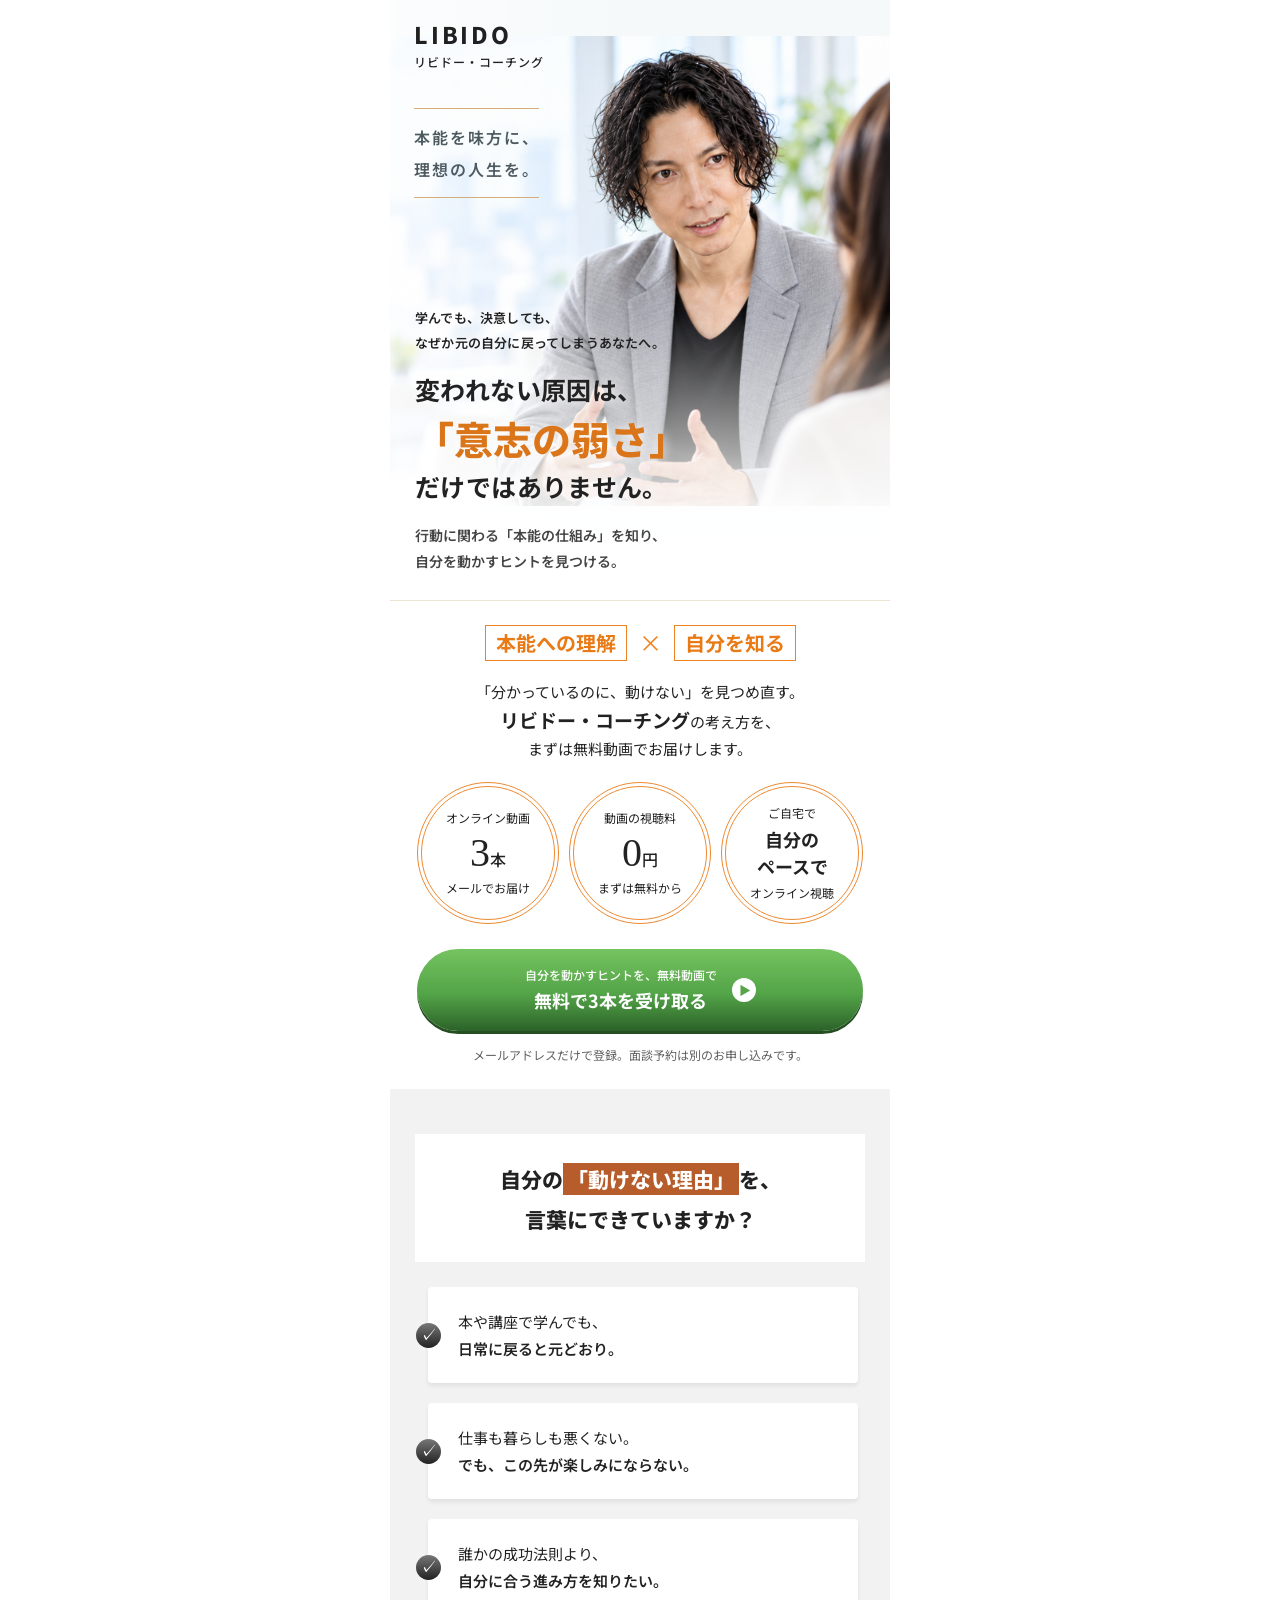
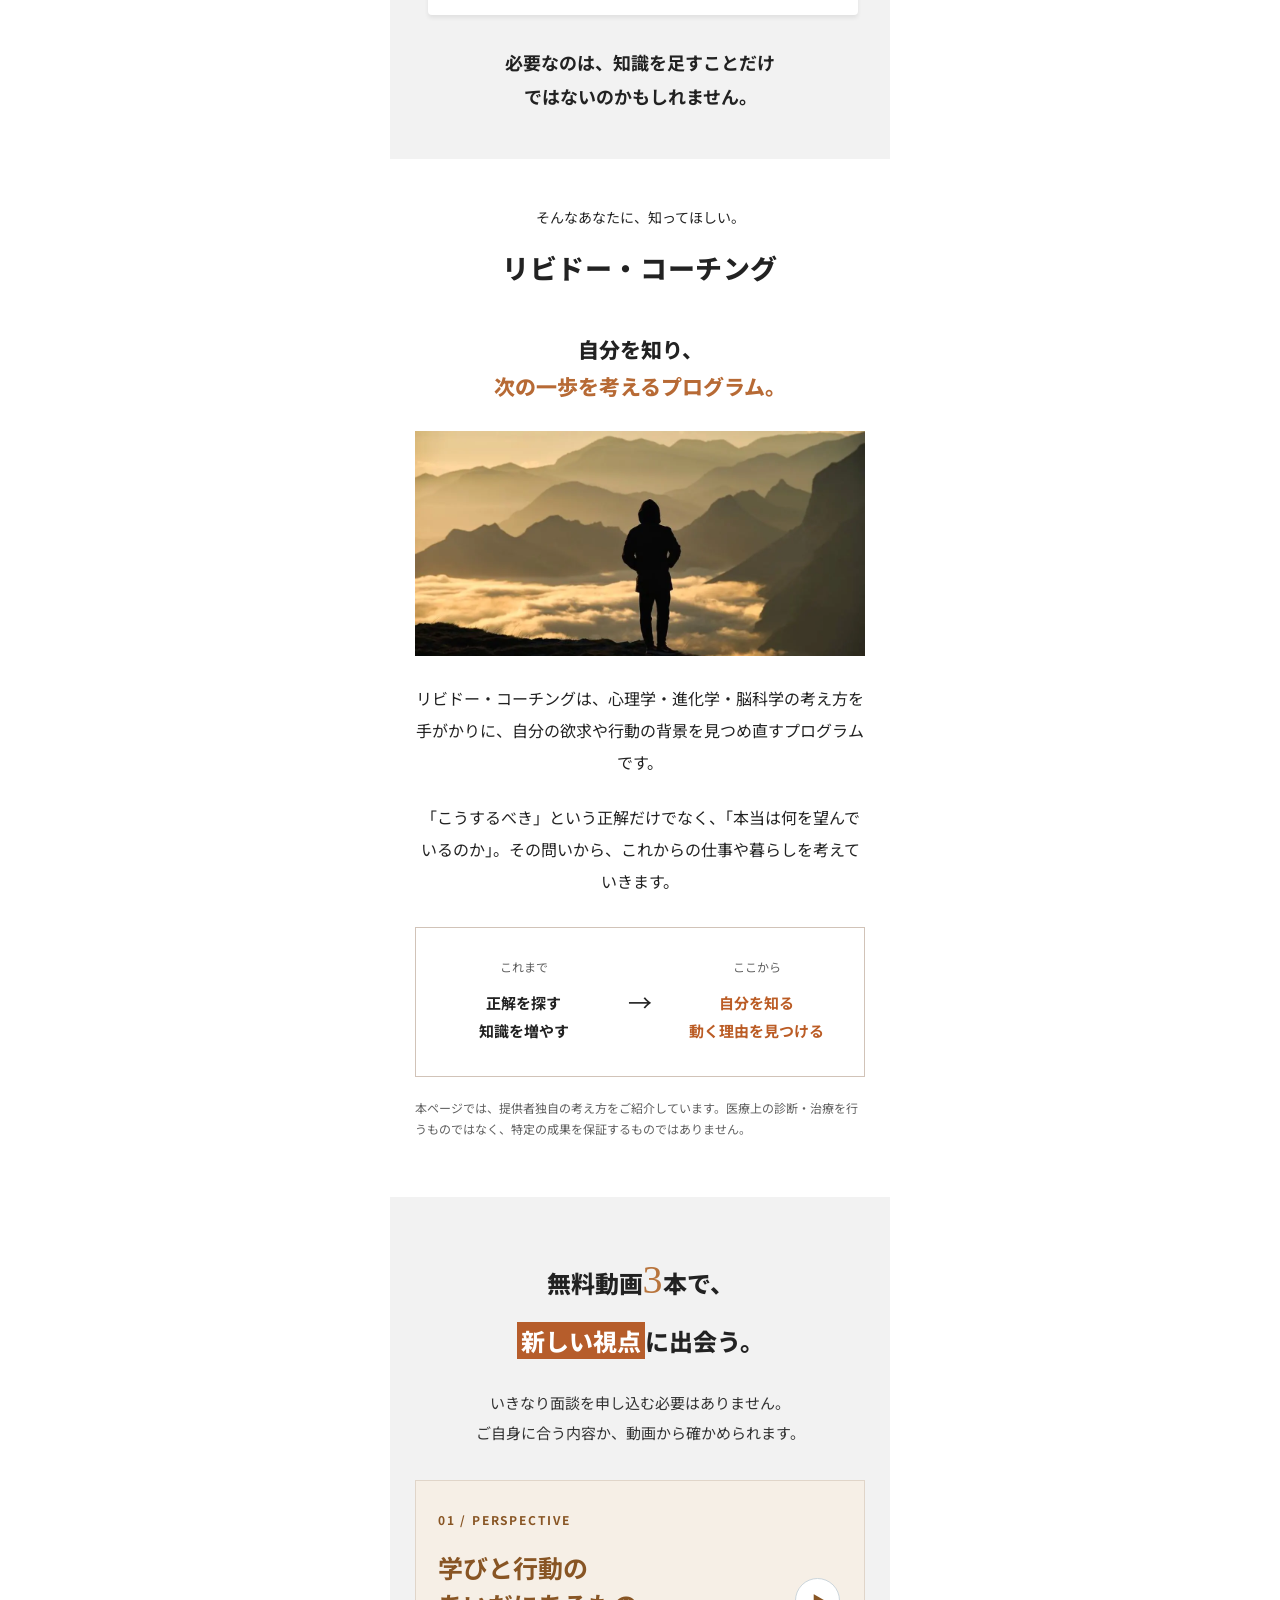
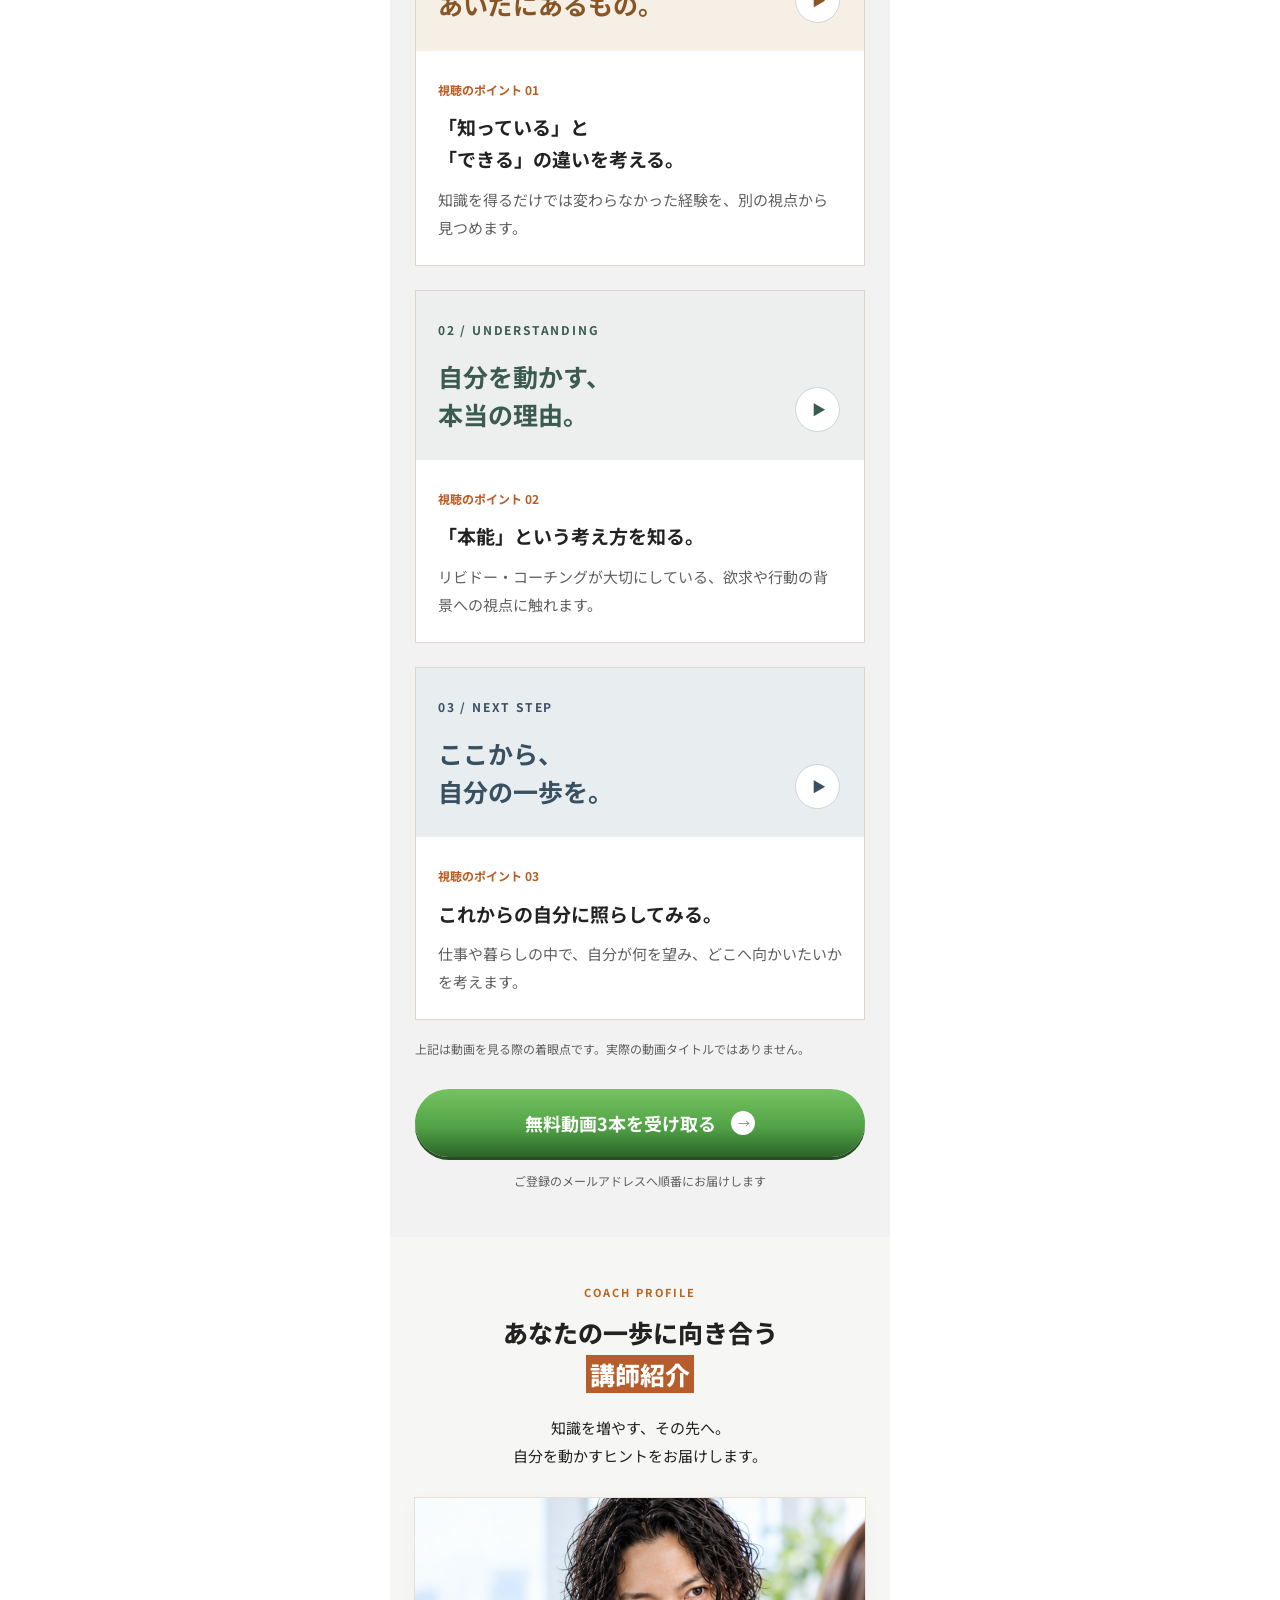
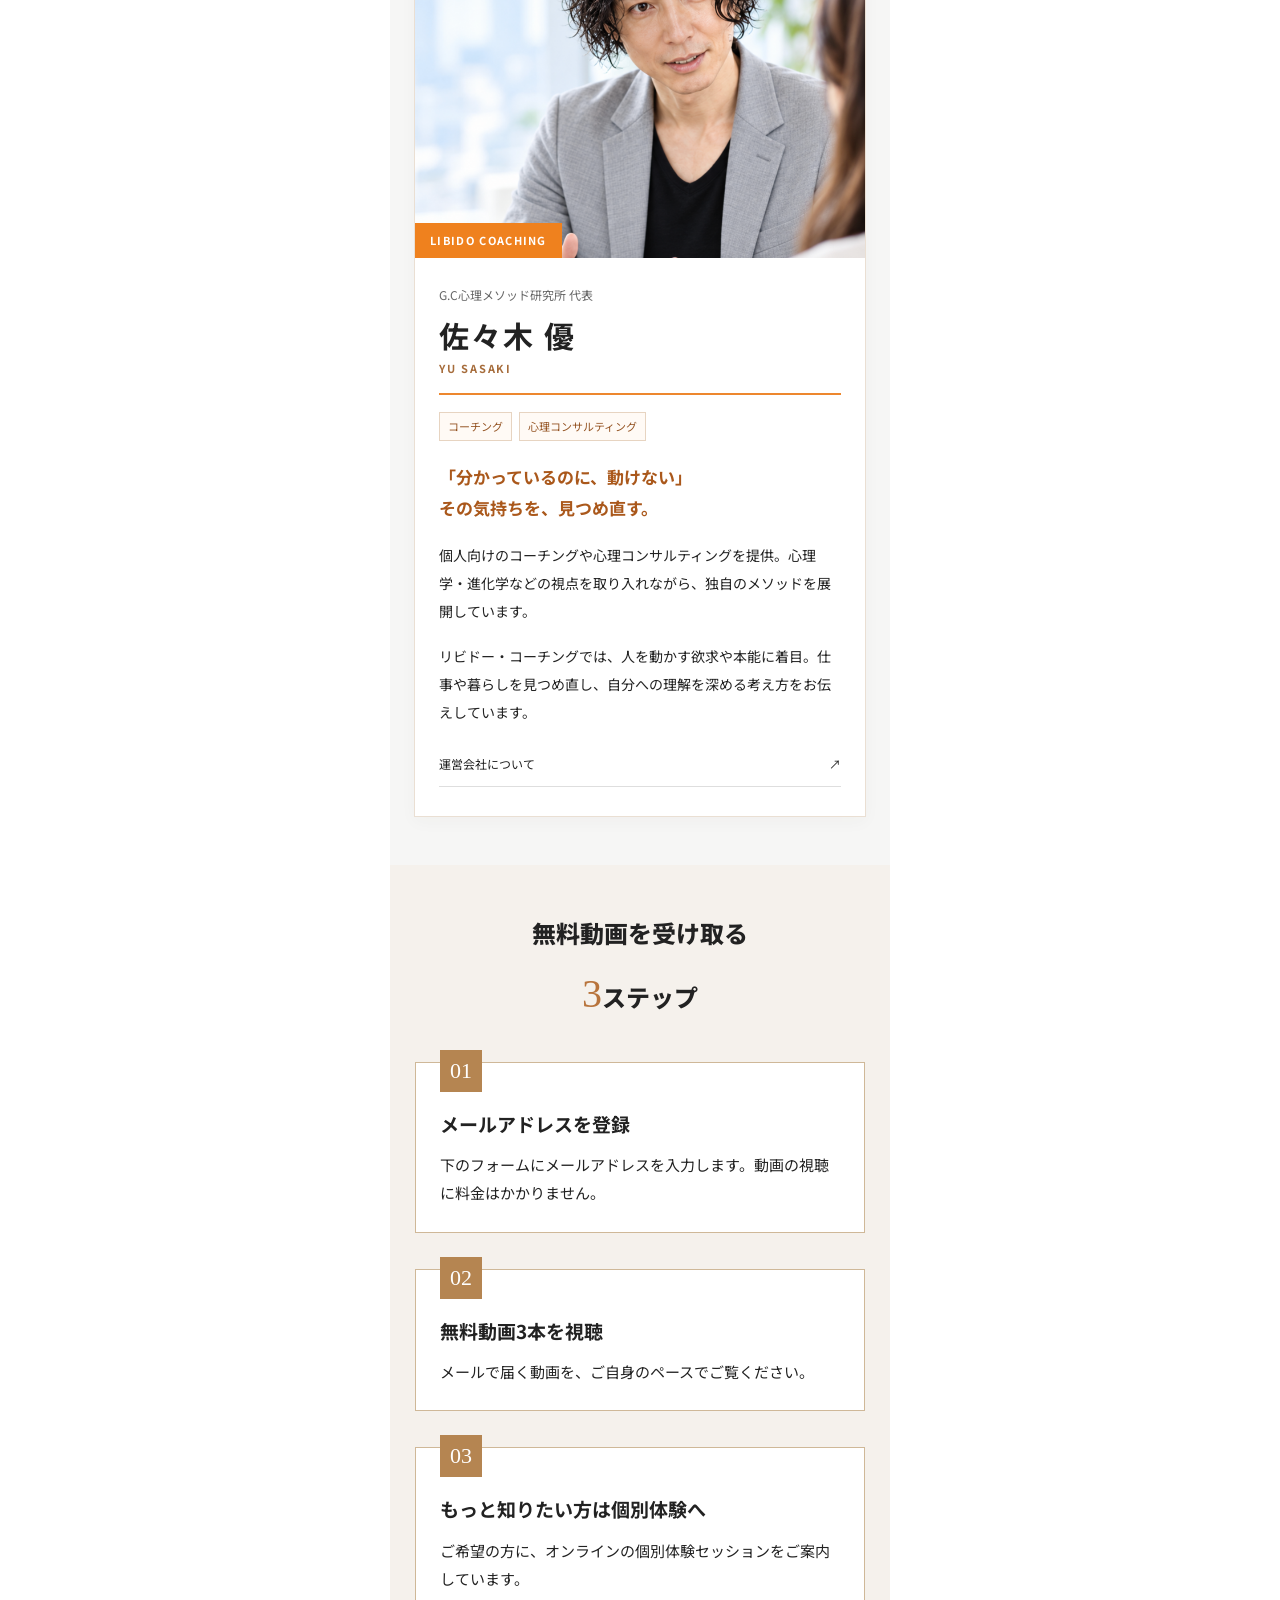
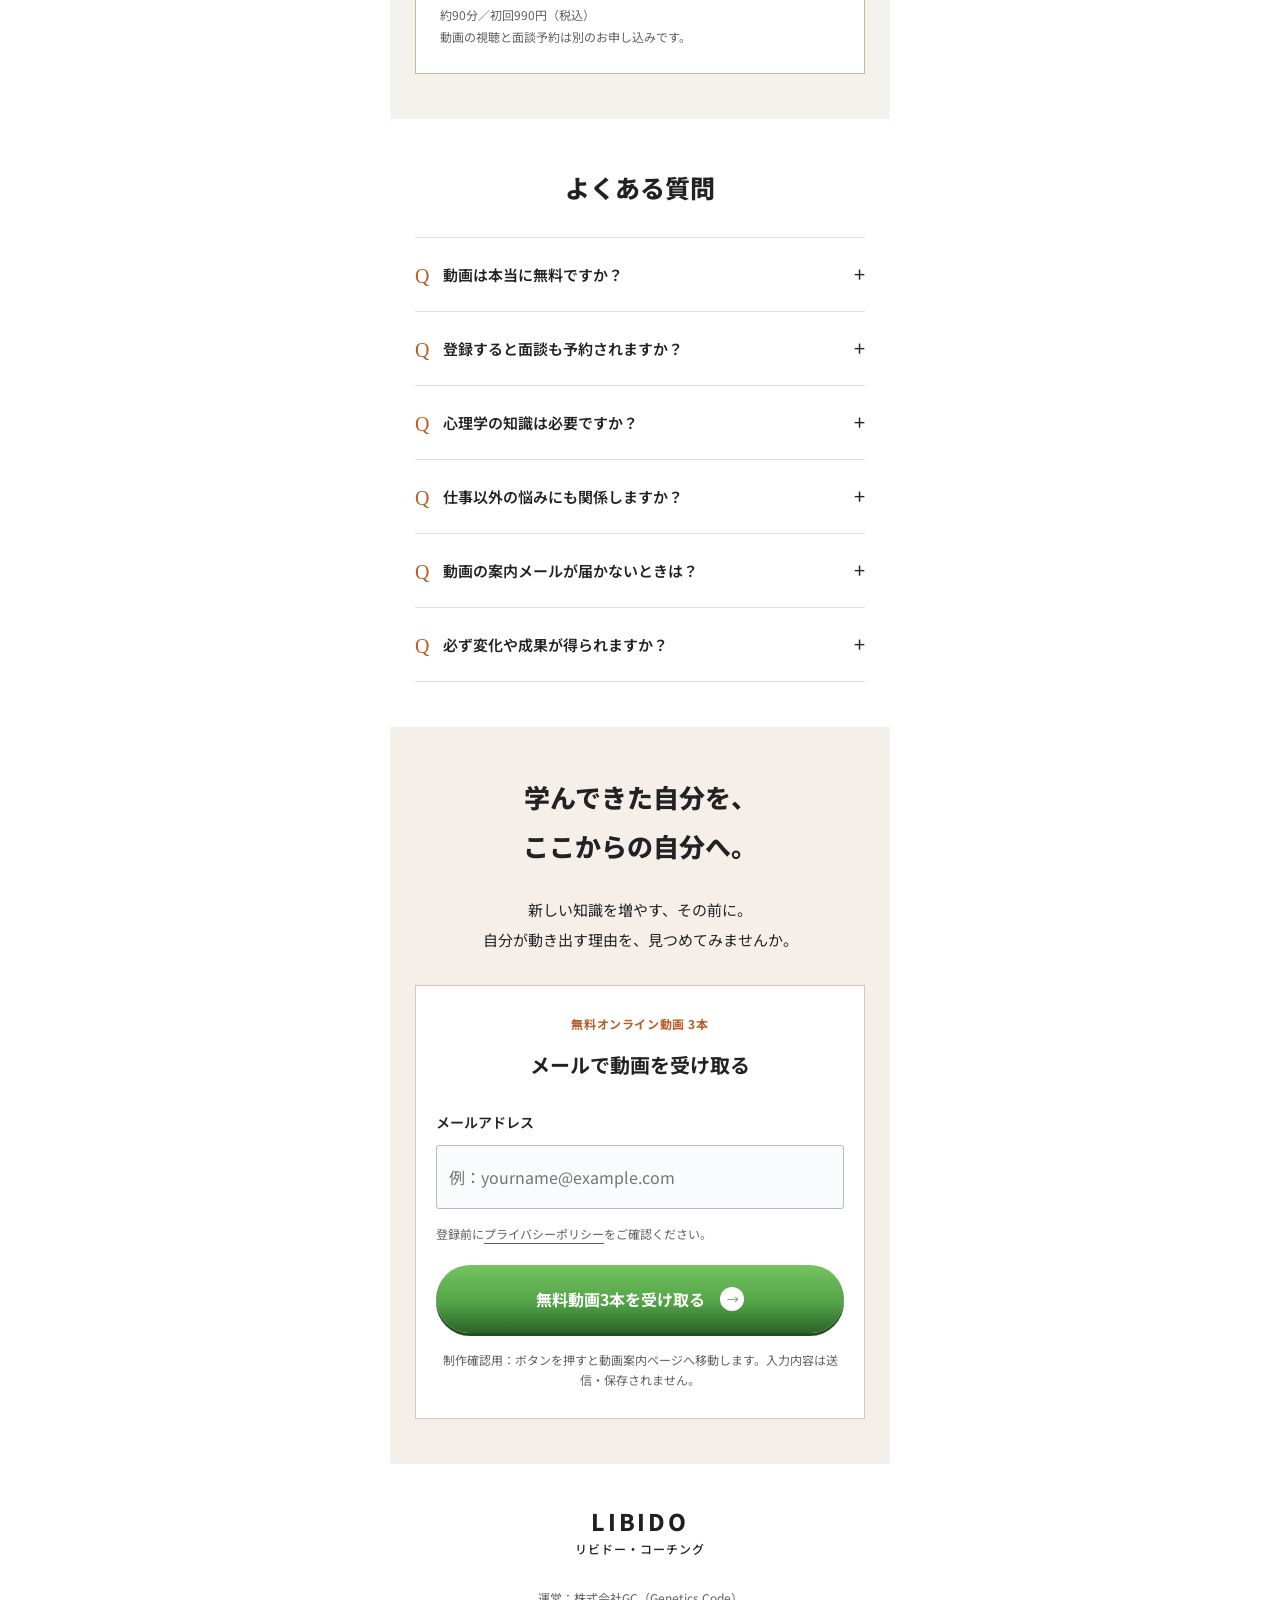
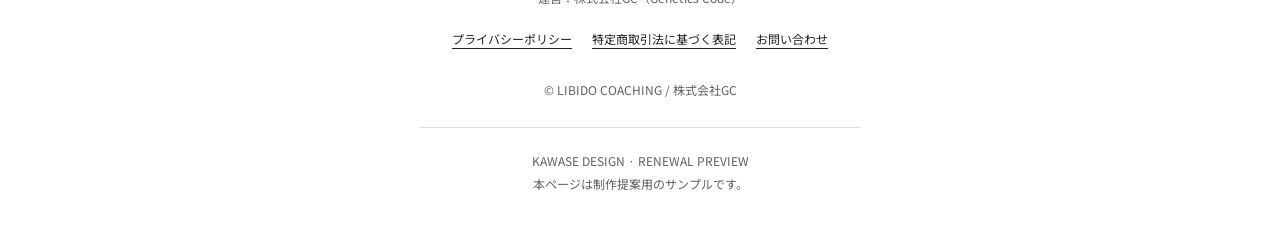
==== commit 02d23918: "Navigate registration preview to requested thanks page" ====
--- a/docs/renewal/index.html
+++ b/docs/renewal/index.html
@@ -7,7 +7,7 @@
 <meta name="description" content="知識を増やすだけでは、変わらなかったあなたへ。自分を動かす理由を見つめ直す、リビドー・コーチング。まずは無料動画3本から。">
 <link rel="preconnect" href="https://fonts.googleapis.com"><link rel="preconnect" href="https://fonts.gstatic.com" crossorigin>
 <link href="https://fonts.googleapis.com/css2?family=Noto+Sans+JP:wght@400;500;600;700;800;900&family=Noto+Serif+JP:wght@500;600;700&display=swap" rel="stylesheet">
-<link rel="stylesheet" href="styles.css?v=20260909-7"><script src="app.js?v=20260909-2" defer></script>
+<link rel="stylesheet" href="styles.css?v=20260909-7"><script src="app.js?v=20260910-1" defer></script>
 </head>
 <body>
 <a class="skip" href="#main">本文へ移動</a>
@@ -48,7 +48,7 @@
 </div></article></section>
 <section class="steps section" id="steps"><p class="section-kicker">HOW TO START</p><h2>無料動画を受け取る<br><span class="number-em">3</span>ステップ</h2><ol class="step-list"><li><span>01</span><div><h3>メールアドレスを登録</h3><p>下のフォームにメールアドレスを入力します。動画の視聴に料金はかかりません。</p></div></li><li><span>02</span><div><h3>無料動画3本を視聴</h3><p>メールで届く動画を、ご自身のペースでご覧ください。</p></div></li><li><span>03</span><div><h3>もっと知りたい方は個別体験へ</h3><p>ご希望の方に、オンラインの個別体験セッションをご案内しています。</p><small>約90分／初回990円（税込）<br>動画の視聴と面談予約は別のお申し込みです。</small></div></li></ol></section>
 <section class="faq section" id="faq"><p class="section-kicker">QUESTIONS & ANSWERS</p><h2>よくある質問</h2><details><summary>動画は本当に無料ですか？</summary><p>はい。オンライン動画3本は無料です。個別体験セッションは別途お申し込みとなり、初回990円（税込）です。</p></details><details><summary>登録すると面談も予約されますか？</summary><p>いいえ。メール登録と面談予約は別です。まず動画で内容をご確認いただき、個別体験をご希望の場合に予約へお進みください。</p></details><details><summary>心理学の知識は必要ですか？</summary><p>事前に専門知識を身につける必要はありません。まずは動画を通して、リビドー・コーチングの考え方をご確認ください。</p></details><details><summary>仕事以外の悩みにも関係しますか？</summary><p>仕事だけでなく、暮らしや人間関係など、自分の望みと行動を考える視点をご紹介しています。個別のご相談に対応できるかは、提供者へご確認ください。</p></details><details><summary>動画の案内メールが届かないときは？</summary><p>迷惑メールフォルダと、入力したメールアドレスをご確認ください。送信元「info@g-c-method.com」からのメールを受け取れる設定かもご確認ください。</p></details><details><summary>必ず変化や成果が得られますか？</summary><p>変化や成果には個人差があり、特定の結果を保証するものではありません。ご自身に合う考え方かを、まず動画でご判断ください。</p></details></section>
-<section class="registration section" id="register"><p class="section-kicker">YOUR NEXT STEP STARTS HERE</p><h2>学んできた自分を、<br>ここからの自分へ。</h2><p>新しい知識を増やす、その前に。<br>自分が動き出す理由を、見つめてみませんか。</p><div class="registration-box"><span class="free-label">無料オンライン動画 3本</span><h3>メールで動画を受け取る</h3><form id="registration-form"><label for="email">メールアドレス</label><input id="email" name="email" type="email" inputmode="email" autocomplete="email" placeholder="例：yourname@example.com" required maxlength="254" aria-describedby="form-note"><p id="form-note" class="note">登録前に<a href="https://genetics-code.net/lp/privacy.html" target="_blank" rel="noopener">プライバシーポリシー</a>をご確認ください。</p><button class="button" type="submit">無料動画3本を受け取る<span>→</span></button><p class="demo-note">制作確認用：入力内容は送信・保存されません。</p><div class="form-result" id="form-result" role="status" tabindex="-1" hidden><strong>登録画面の動作を確認しました。</strong><p>こちらはデザイン確認用ページです。メール送信・動画配信は行われません。</p><a href="https://genetics-code.net/lp/" target="_blank" rel="noopener">実際の登録は公式サイトへ ↗</a></div></form></div></section>
+<section class="registration section" id="register"><p class="section-kicker">YOUR NEXT STEP STARTS HERE</p><h2>学んできた自分を、<br>ここからの自分へ。</h2><p>新しい知識を増やす、その前に。<br>自分が動き出す理由を、見つめてみませんか。</p><div class="registration-box"><span class="free-label">無料オンライン動画 3本</span><h3>メールで動画を受け取る</h3><form id="registration-form"><label for="email">メールアドレス</label><input id="email" name="email" type="email" inputmode="email" autocomplete="email" placeholder="例：yourname@example.com" required maxlength="254" aria-describedby="form-note"><p id="form-note" class="note">登録前に<a href="https://genetics-code.net/lp/privacy.html" target="_blank" rel="noopener">プライバシーポリシー</a>をご確認ください。</p><button class="button" type="submit">無料動画3本を受け取る<span>→</span></button><p class="demo-note">制作確認用：ボタンを押すと動画案内ページへ移動します。入力内容は送信・保存されません。</p></form></div></section>
 </main>
 <footer><a class="logo" href="#top">LIBIDO<span>リビドー・コーチング</span></a><p>運営：株式会社GC（Genetics Code）</p><nav><a href="https://genetics-code.net/lp/privacy.html" target="_blank" rel="noopener">プライバシーポリシー</a><a href="https://genetics-code.net/lp/tokushoho.html" target="_blank" rel="noopener">特定商取引法に基づく表記</a><a href="https://genetics-code.net/lp/tokushoho.html#contact" target="_blank" rel="noopener">お問い合わせ</a></nav><small>© LIBIDO COACHING / 株式会社GC</small><p class="footer-preview">KAWASE DESIGN · RENEWAL PREVIEW<br>本ページは制作提案用のサンプルです。</p></footer>
 </div>
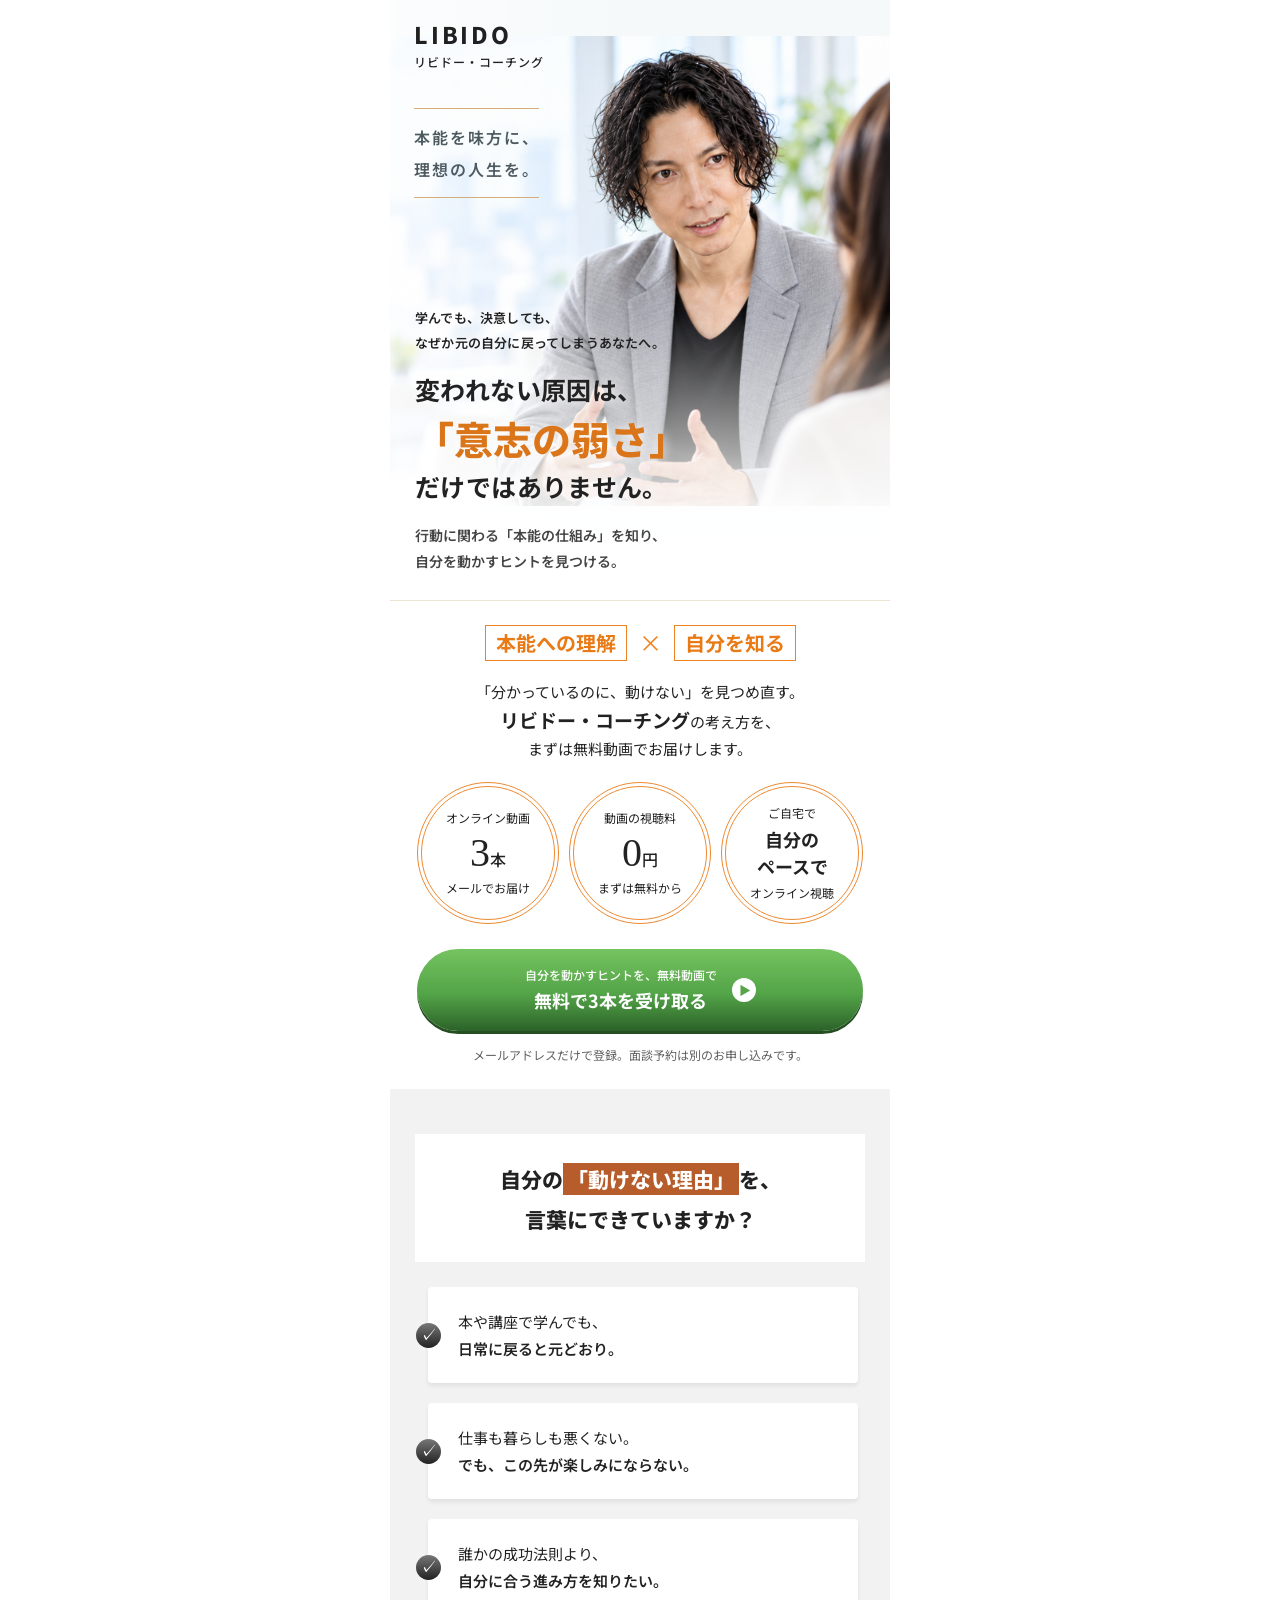
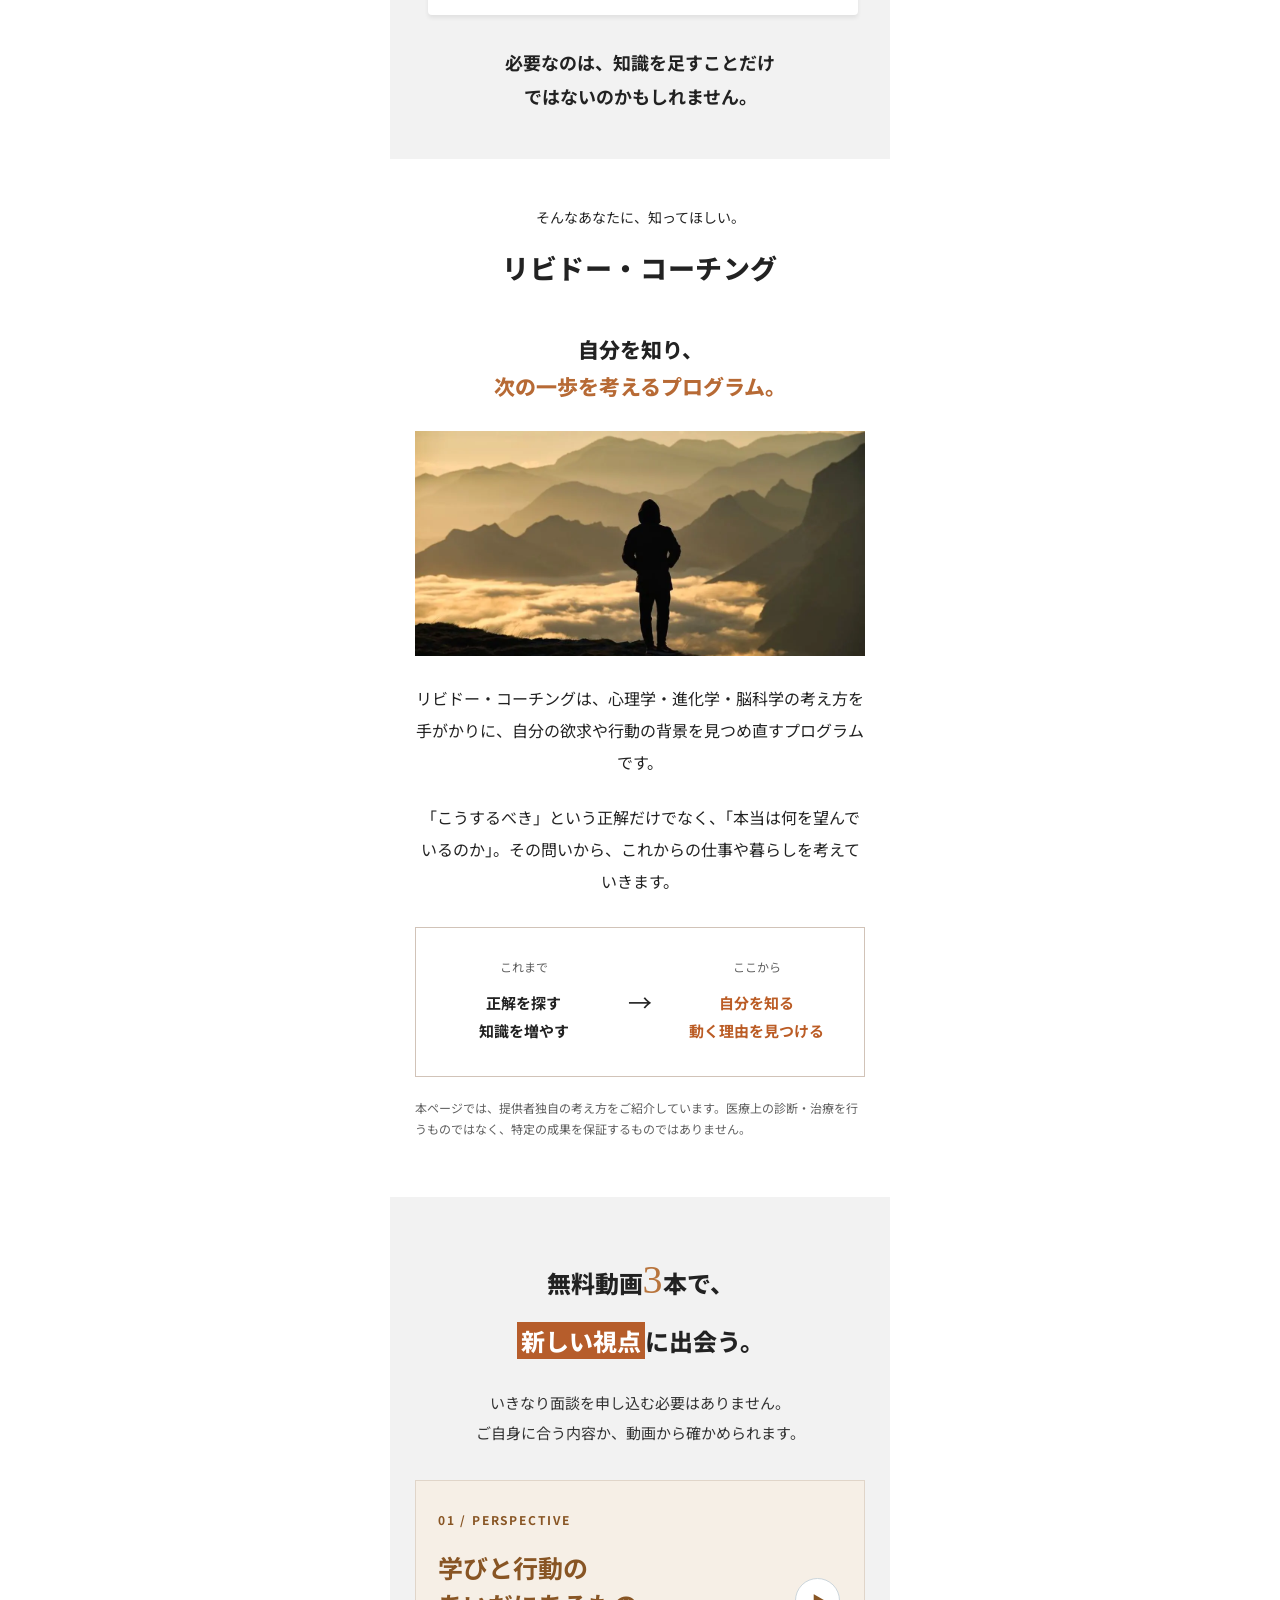
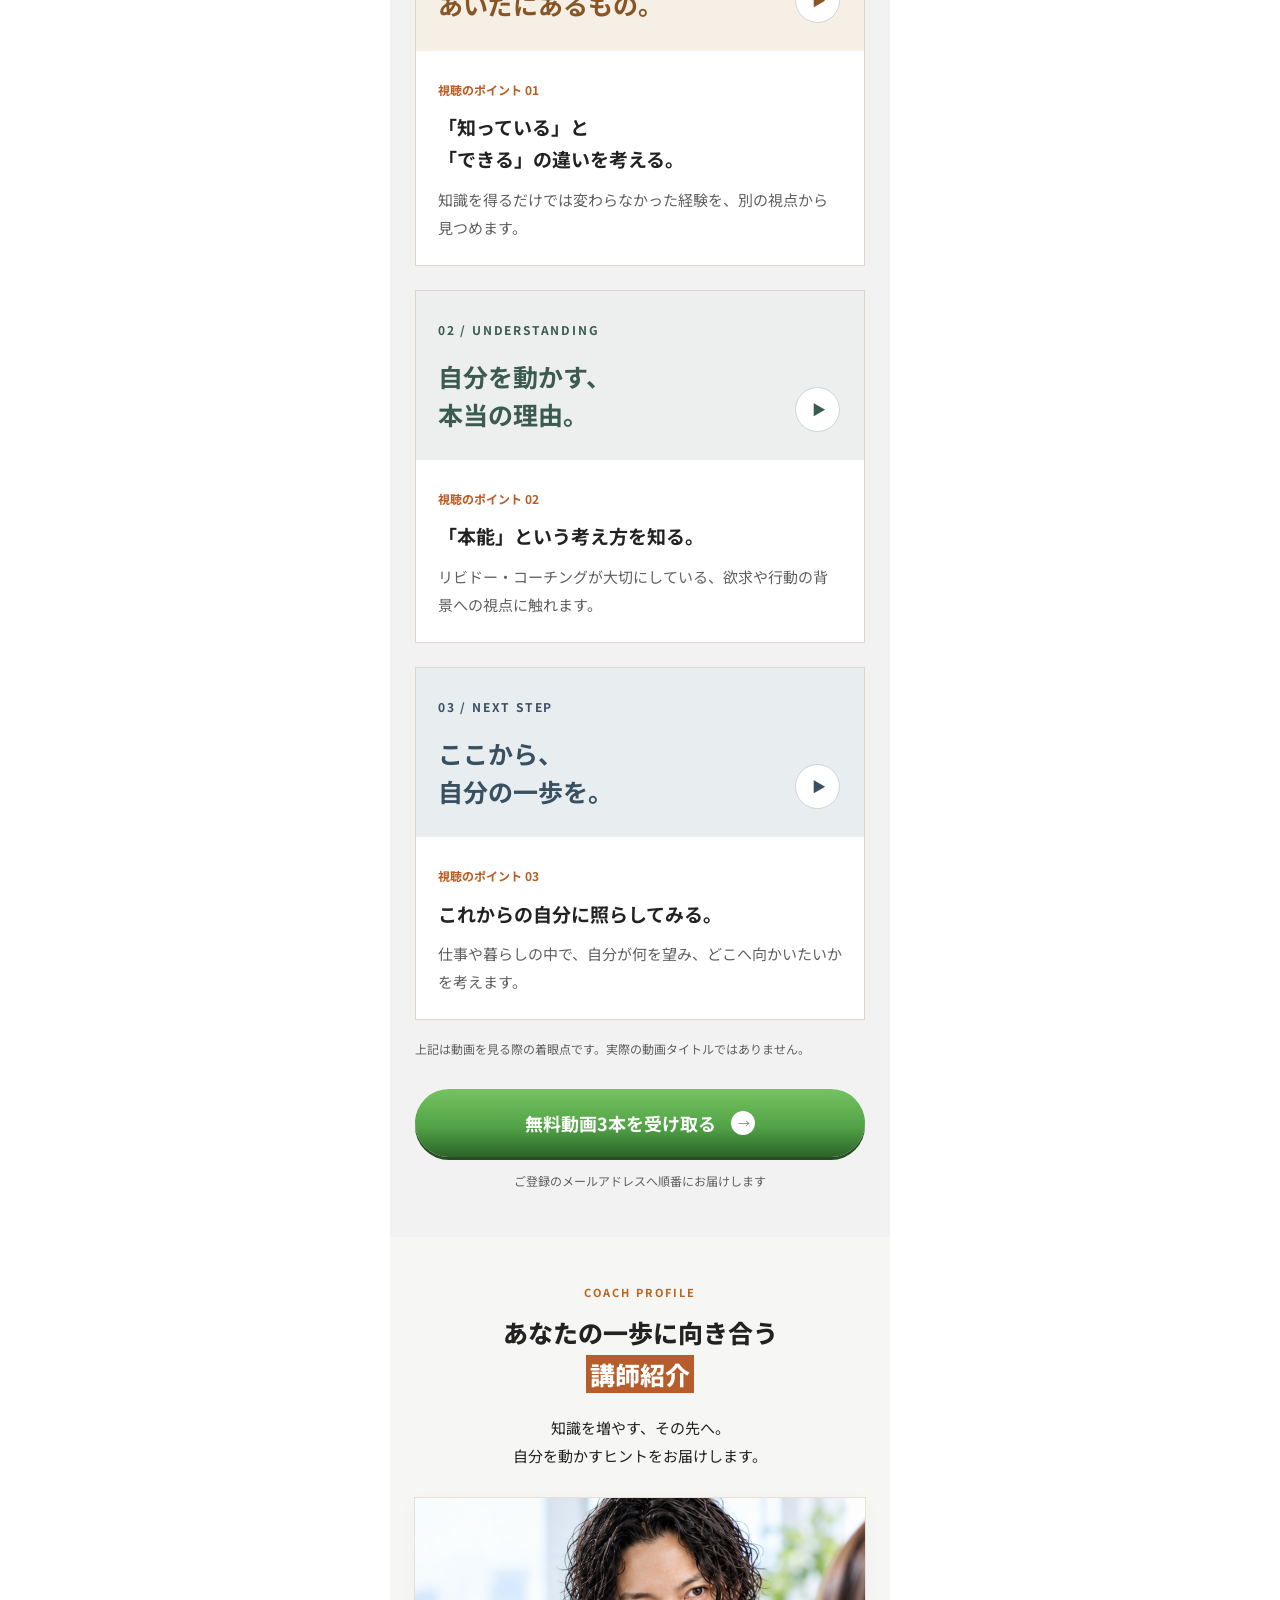
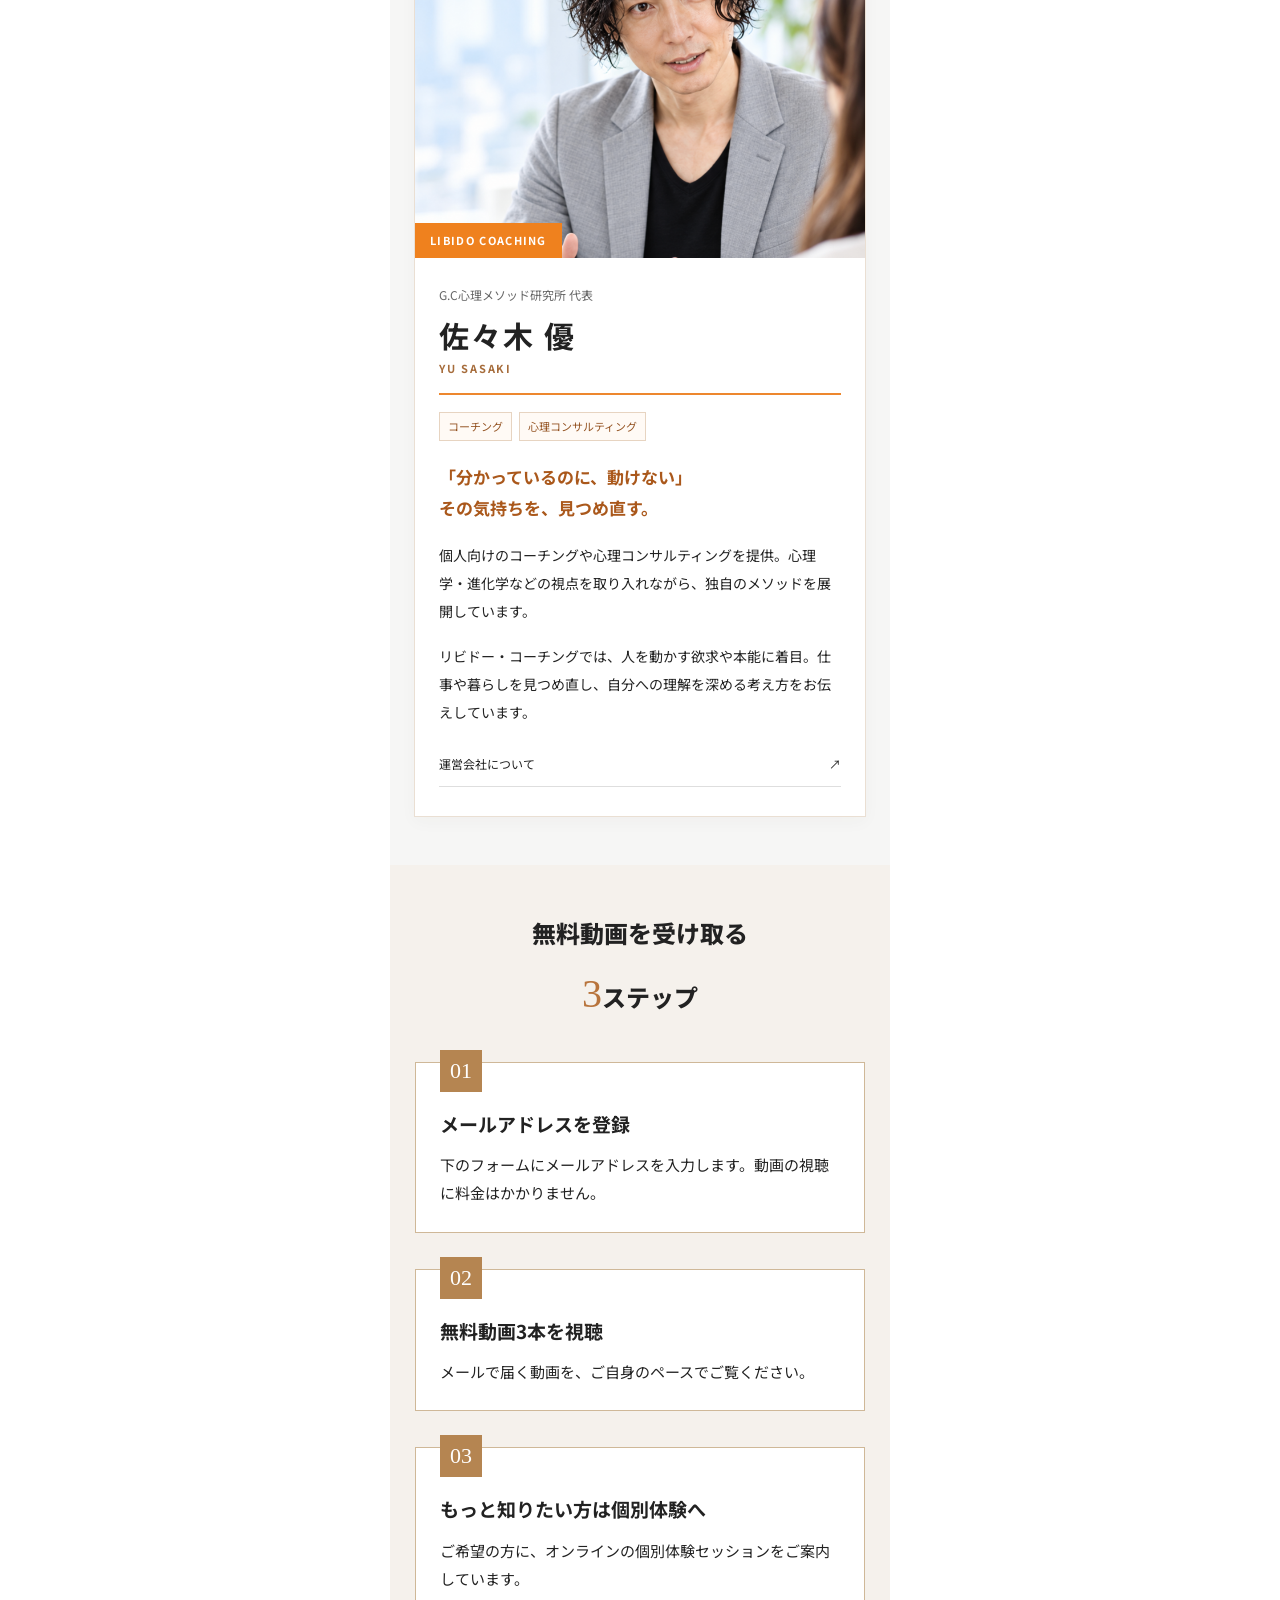
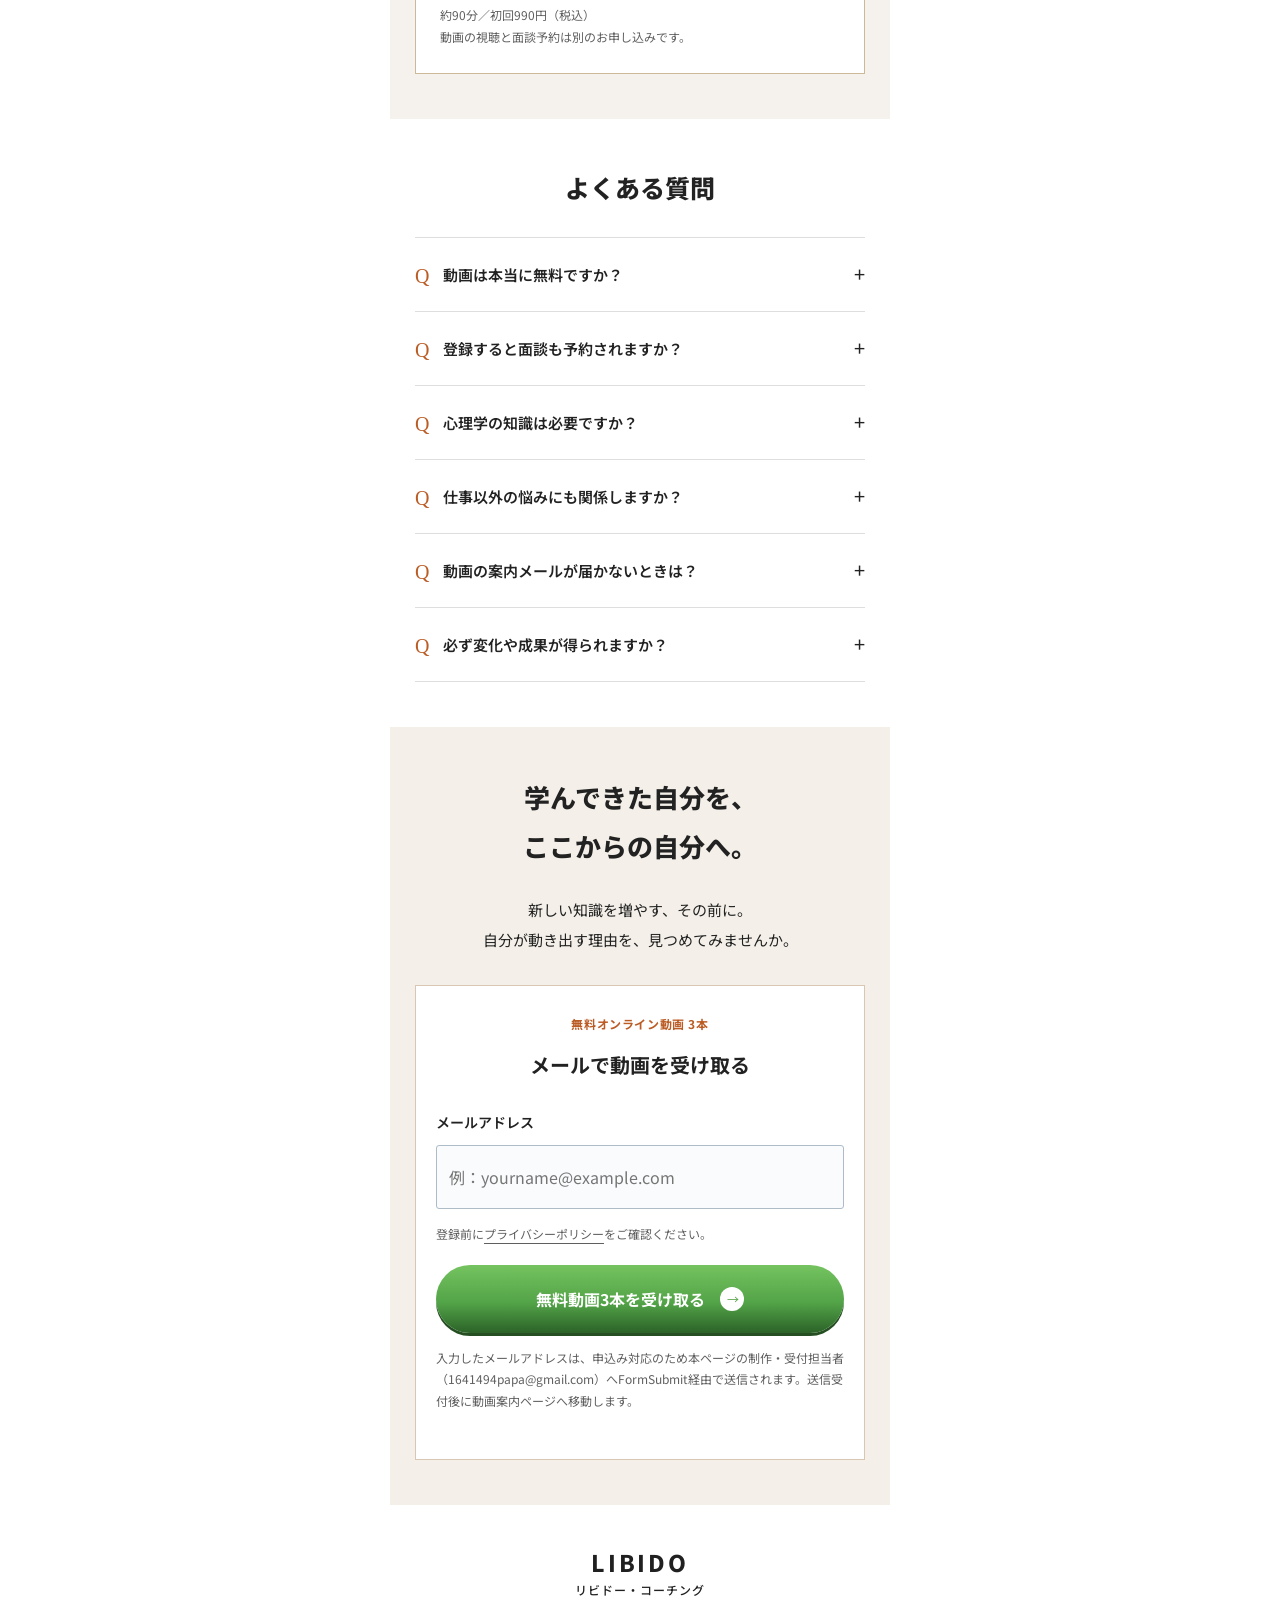
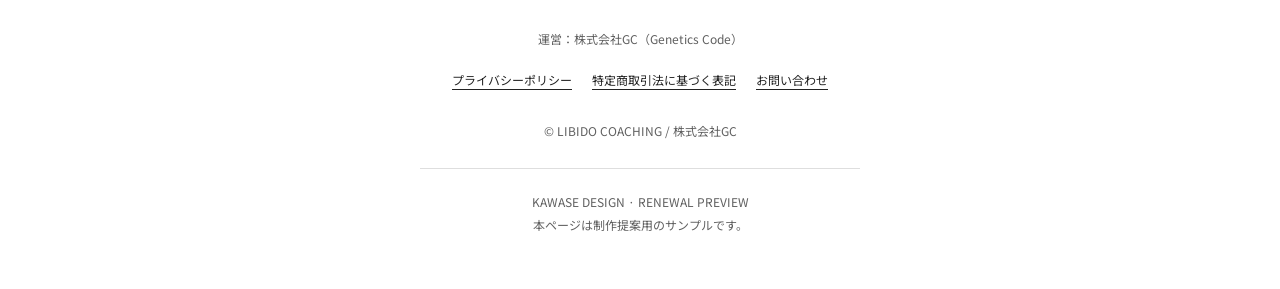
==== commit 210732ff: "Add application email notifications and prepared anonymous analytics" ====
--- a/docs/renewal/index.html
+++ b/docs/renewal/index.html
@@ -7,7 +7,7 @@
 <meta name="description" content="知識を増やすだけでは、変わらなかったあなたへ。自分を動かす理由を見つめ直す、リビドー・コーチング。まずは無料動画3本から。">
 <link rel="preconnect" href="https://fonts.googleapis.com"><link rel="preconnect" href="https://fonts.gstatic.com" crossorigin>
 <link href="https://fonts.googleapis.com/css2?family=Noto+Sans+JP:wght@400;500;600;700;800;900&family=Noto+Serif+JP:wght@500;600;700&display=swap" rel="stylesheet">
-<link rel="stylesheet" href="styles.css?v=20260909-7"><script src="app.js?v=20260910-1" defer></script>
+<link rel="stylesheet" href="styles.css?v=20260909-7"><script src="analytics.js?v=20260910-1" defer></script><script src="app.js?v=20260910-2" defer></script>
 </head>
 <body>
 <a class="skip" href="#main">本文へ移動</a>
@@ -48,7 +48,7 @@
 </div></article></section>
 <section class="steps section" id="steps"><p class="section-kicker">HOW TO START</p><h2>無料動画を受け取る<br><span class="number-em">3</span>ステップ</h2><ol class="step-list"><li><span>01</span><div><h3>メールアドレスを登録</h3><p>下のフォームにメールアドレスを入力します。動画の視聴に料金はかかりません。</p></div></li><li><span>02</span><div><h3>無料動画3本を視聴</h3><p>メールで届く動画を、ご自身のペースでご覧ください。</p></div></li><li><span>03</span><div><h3>もっと知りたい方は個別体験へ</h3><p>ご希望の方に、オンラインの個別体験セッションをご案内しています。</p><small>約90分／初回990円（税込）<br>動画の視聴と面談予約は別のお申し込みです。</small></div></li></ol></section>
 <section class="faq section" id="faq"><p class="section-kicker">QUESTIONS & ANSWERS</p><h2>よくある質問</h2><details><summary>動画は本当に無料ですか？</summary><p>はい。オンライン動画3本は無料です。個別体験セッションは別途お申し込みとなり、初回990円（税込）です。</p></details><details><summary>登録すると面談も予約されますか？</summary><p>いいえ。メール登録と面談予約は別です。まず動画で内容をご確認いただき、個別体験をご希望の場合に予約へお進みください。</p></details><details><summary>心理学の知識は必要ですか？</summary><p>事前に専門知識を身につける必要はありません。まずは動画を通して、リビドー・コーチングの考え方をご確認ください。</p></details><details><summary>仕事以外の悩みにも関係しますか？</summary><p>仕事だけでなく、暮らしや人間関係など、自分の望みと行動を考える視点をご紹介しています。個別のご相談に対応できるかは、提供者へご確認ください。</p></details><details><summary>動画の案内メールが届かないときは？</summary><p>迷惑メールフォルダと、入力したメールアドレスをご確認ください。送信元「info@g-c-method.com」からのメールを受け取れる設定かもご確認ください。</p></details><details><summary>必ず変化や成果が得られますか？</summary><p>変化や成果には個人差があり、特定の結果を保証するものではありません。ご自身に合う考え方かを、まず動画でご判断ください。</p></details></section>
-<section class="registration section" id="register"><p class="section-kicker">YOUR NEXT STEP STARTS HERE</p><h2>学んできた自分を、<br>ここからの自分へ。</h2><p>新しい知識を増やす、その前に。<br>自分が動き出す理由を、見つめてみませんか。</p><div class="registration-box"><span class="free-label">無料オンライン動画 3本</span><h3>メールで動画を受け取る</h3><form id="registration-form"><label for="email">メールアドレス</label><input id="email" name="email" type="email" inputmode="email" autocomplete="email" placeholder="例：yourname@example.com" required maxlength="254" aria-describedby="form-note"><p id="form-note" class="note">登録前に<a href="https://genetics-code.net/lp/privacy.html" target="_blank" rel="noopener">プライバシーポリシー</a>をご確認ください。</p><button class="button" type="submit">無料動画3本を受け取る<span>→</span></button><p class="demo-note">制作確認用：ボタンを押すと動画案内ページへ移動します。入力内容は送信・保存されません。</p></form></div></section>
+<section class="registration section" id="register"><p class="section-kicker">YOUR NEXT STEP STARTS HERE</p><h2>学んできた自分を、<br>ここからの自分へ。</h2><p>新しい知識を増やす、その前に。<br>自分が動き出す理由を、見つめてみませんか。</p><div class="registration-box"><span class="free-label">無料オンライン動画 3本</span><h3>メールで動画を受け取る</h3><form id="registration-form"><input type="text" name="website" autocomplete="off" tabindex="-1" aria-hidden="true" style="position:absolute;left:-10000px;width:1px;height:1px"><label for="email">メールアドレス</label><input id="email" name="email" type="email" inputmode="email" autocomplete="email" placeholder="例：yourname@example.com" required maxlength="254" aria-describedby="form-note"><p id="form-note" class="note">登録前に<a href="https://genetics-code.net/lp/privacy.html" target="_blank" rel="noopener">プライバシーポリシー</a>をご確認ください。</p><button class="button" type="submit">無料動画3本を受け取る<span>→</span></button><p class="note">入力したメールアドレスは、申込み対応のため本ページの制作・受付担当者（1641494papa@gmail.com）へFormSubmit経由で送信されます。送信受付後に動画案内ページへ移動します。</p><p id="form-error" class="note" role="alert" tabindex="-1" hidden>送信を確認できませんでした。通信状況をご確認のうえ、もう一度お試しください。受付済みの場合、再送で通知が重複することがあります。</p></form></div></section>
 </main>
 <footer><a class="logo" href="#top">LIBIDO<span>リビドー・コーチング</span></a><p>運営：株式会社GC（Genetics Code）</p><nav><a href="https://genetics-code.net/lp/privacy.html" target="_blank" rel="noopener">プライバシーポリシー</a><a href="https://genetics-code.net/lp/tokushoho.html" target="_blank" rel="noopener">特定商取引法に基づく表記</a><a href="https://genetics-code.net/lp/tokushoho.html#contact" target="_blank" rel="noopener">お問い合わせ</a></nav><small>© LIBIDO COACHING / 株式会社GC</small><p class="footer-preview">KAWASE DESIGN · RENEWAL PREVIEW<br>本ページは制作提案用のサンプルです。</p></footer>
 </div>
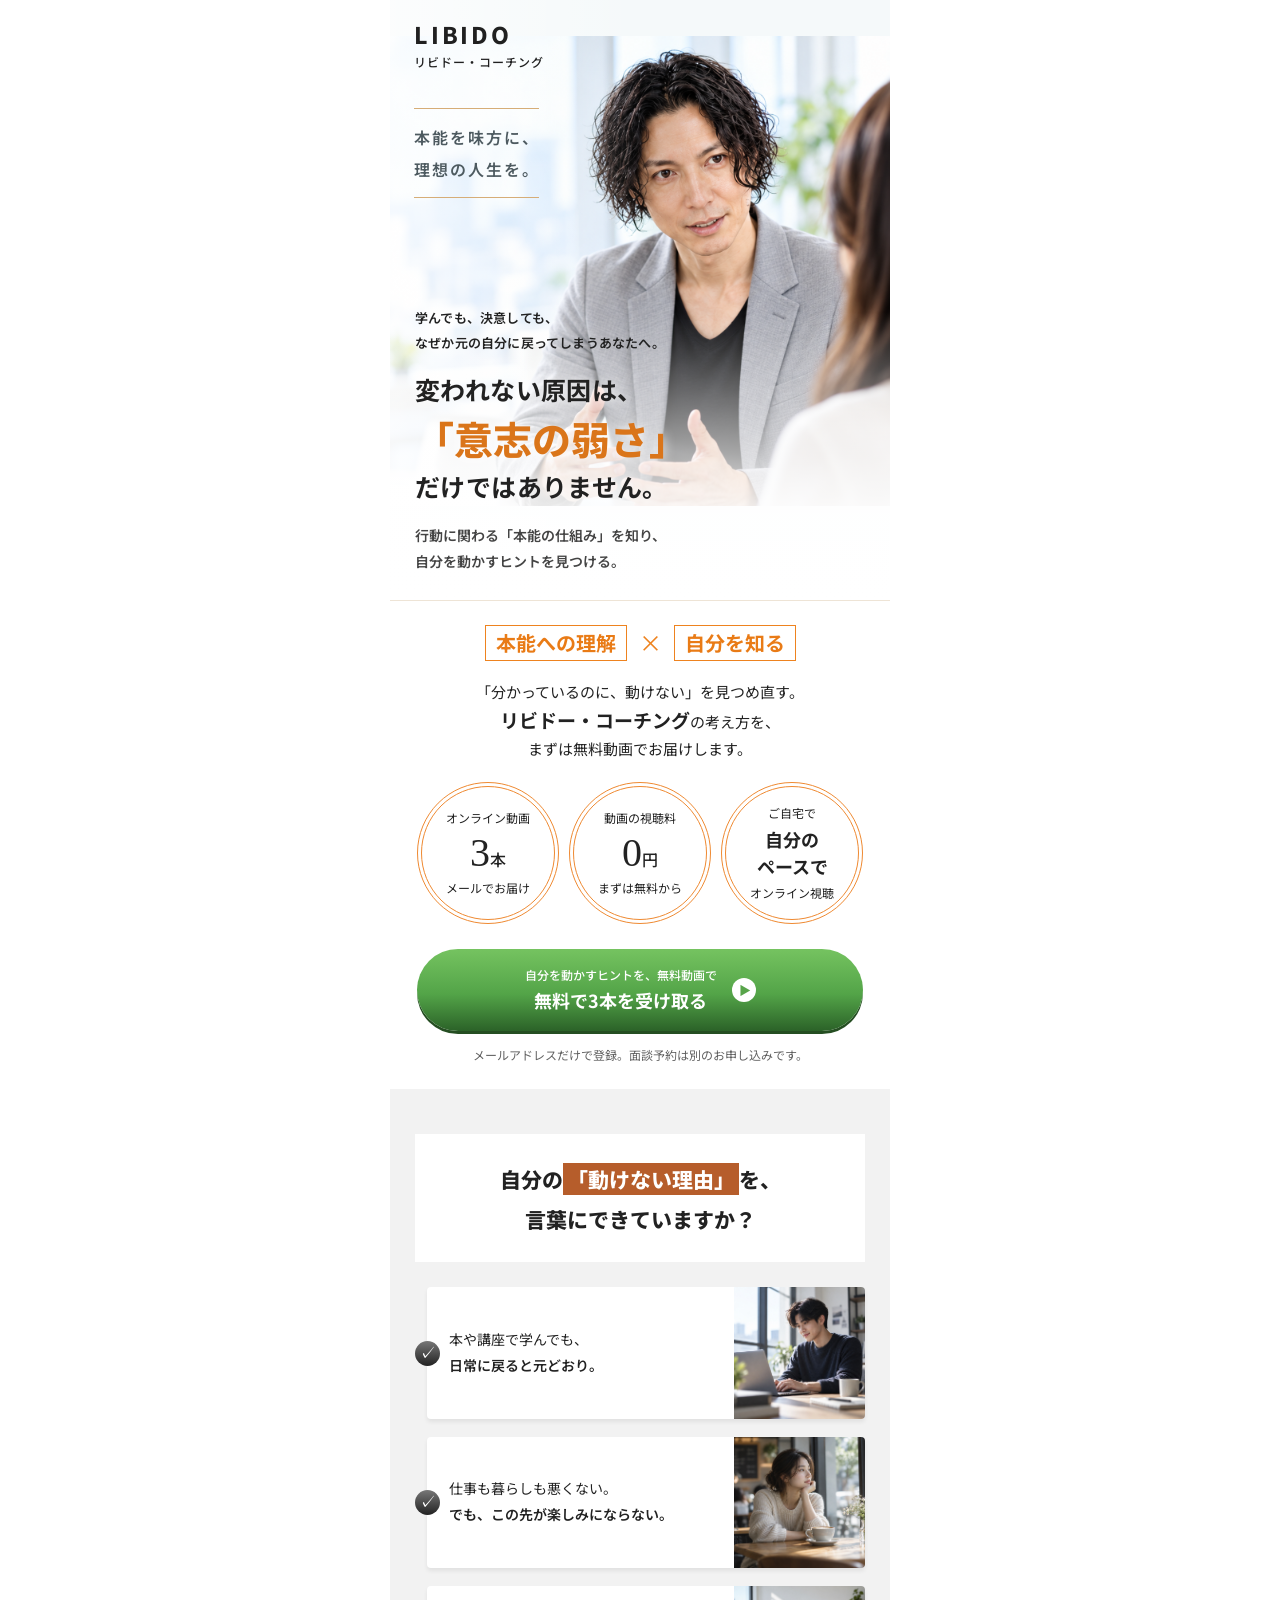
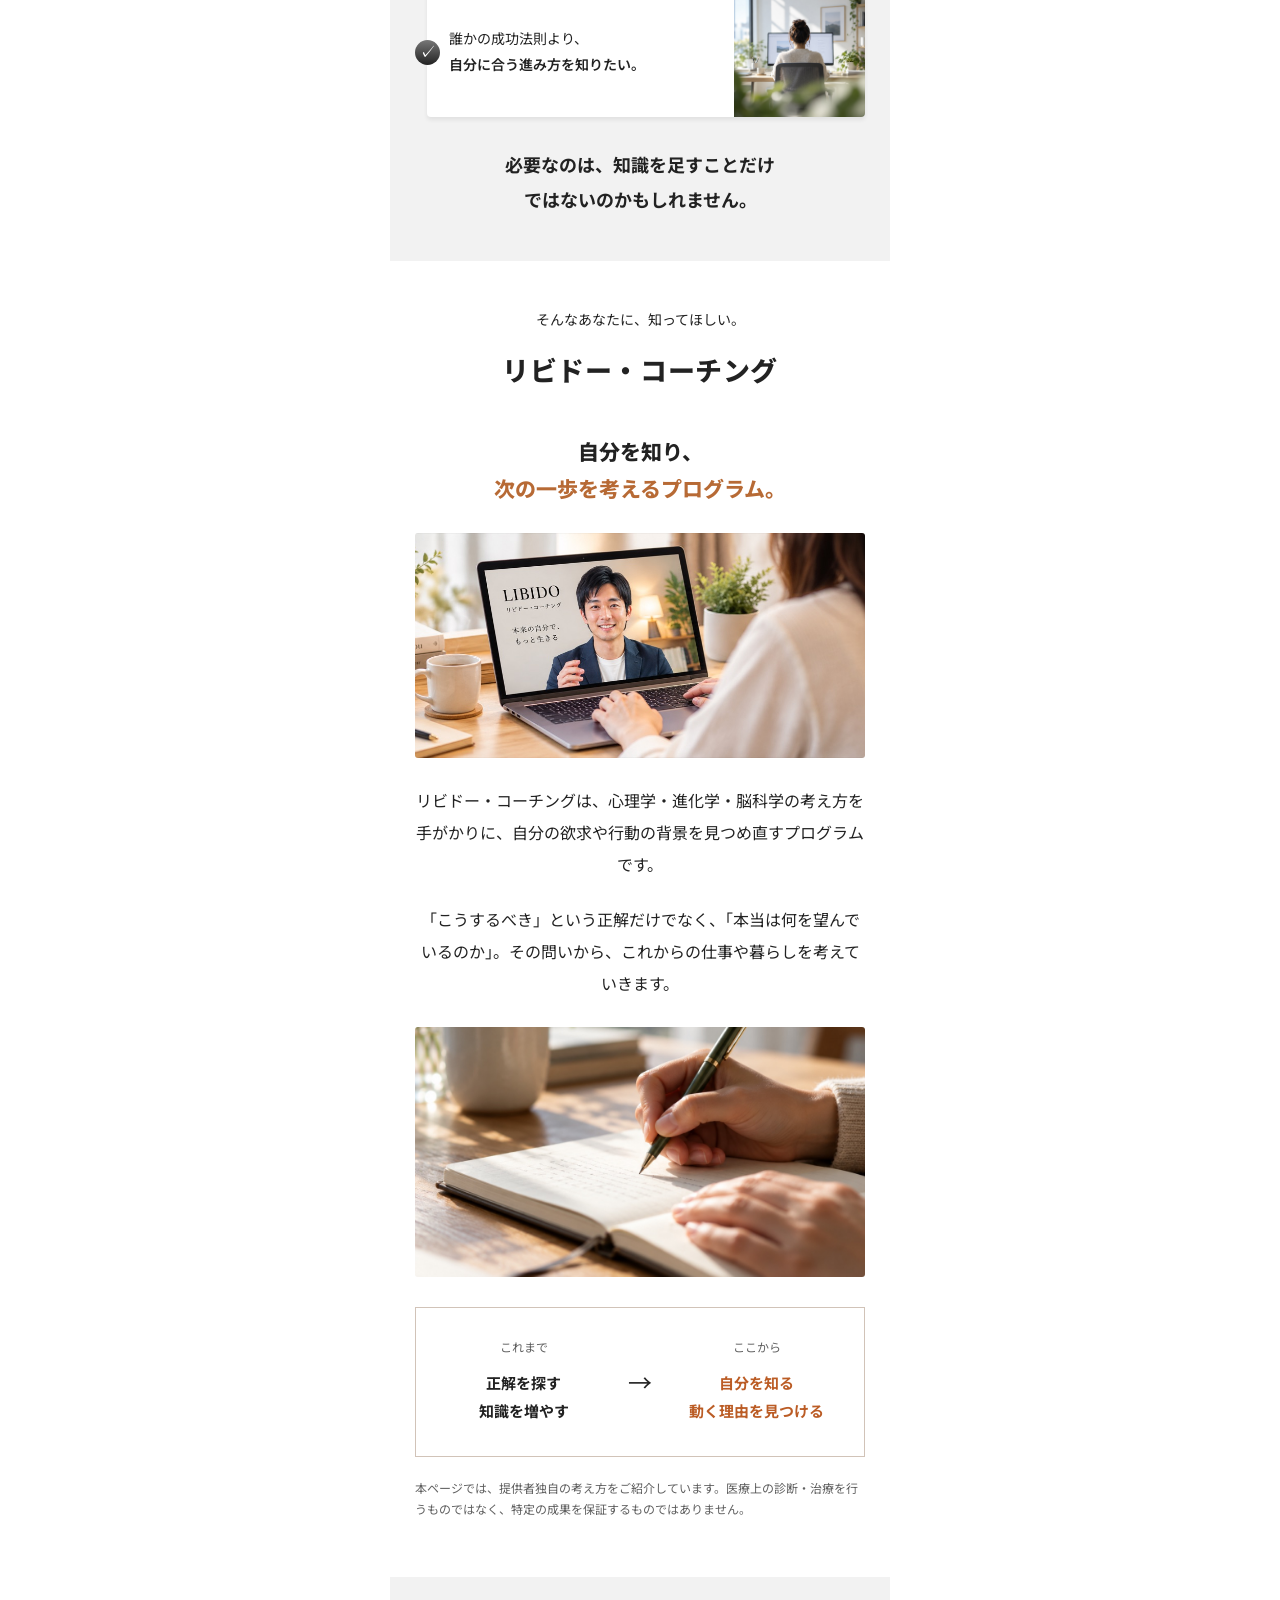
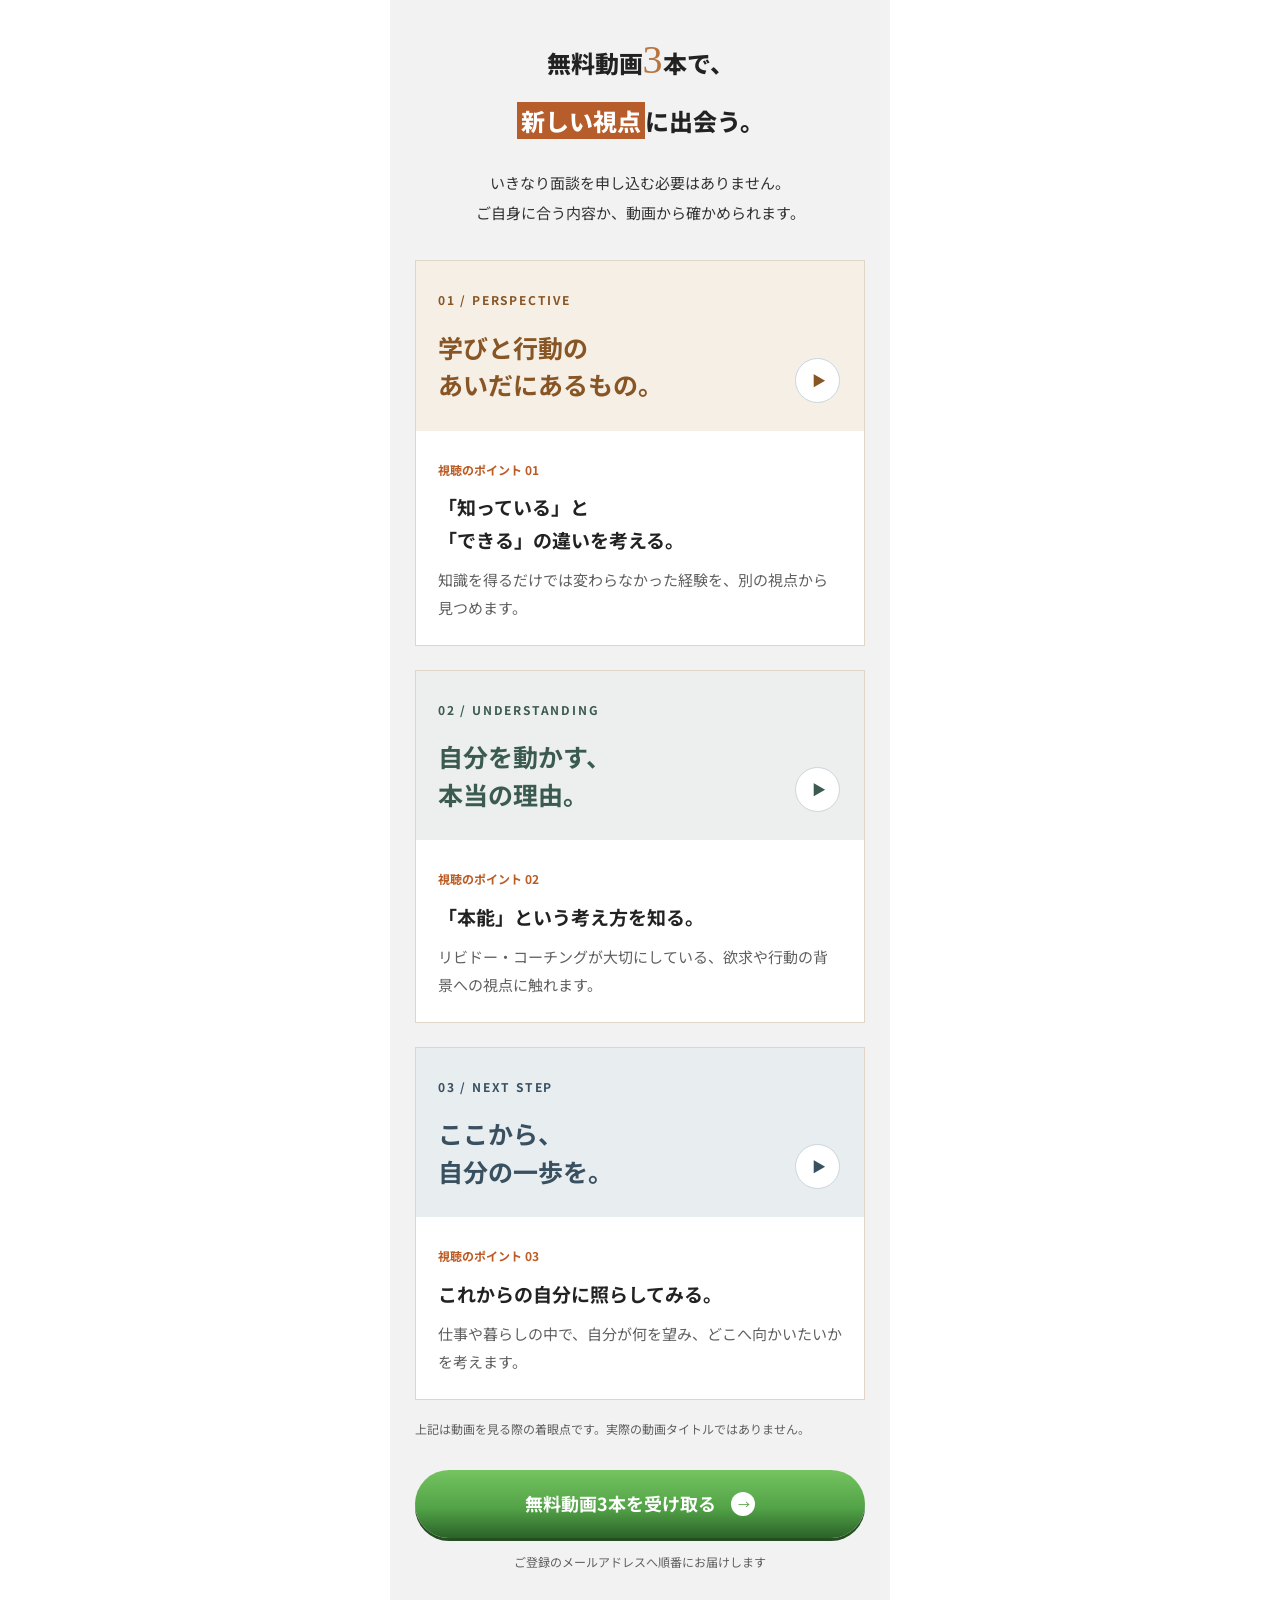
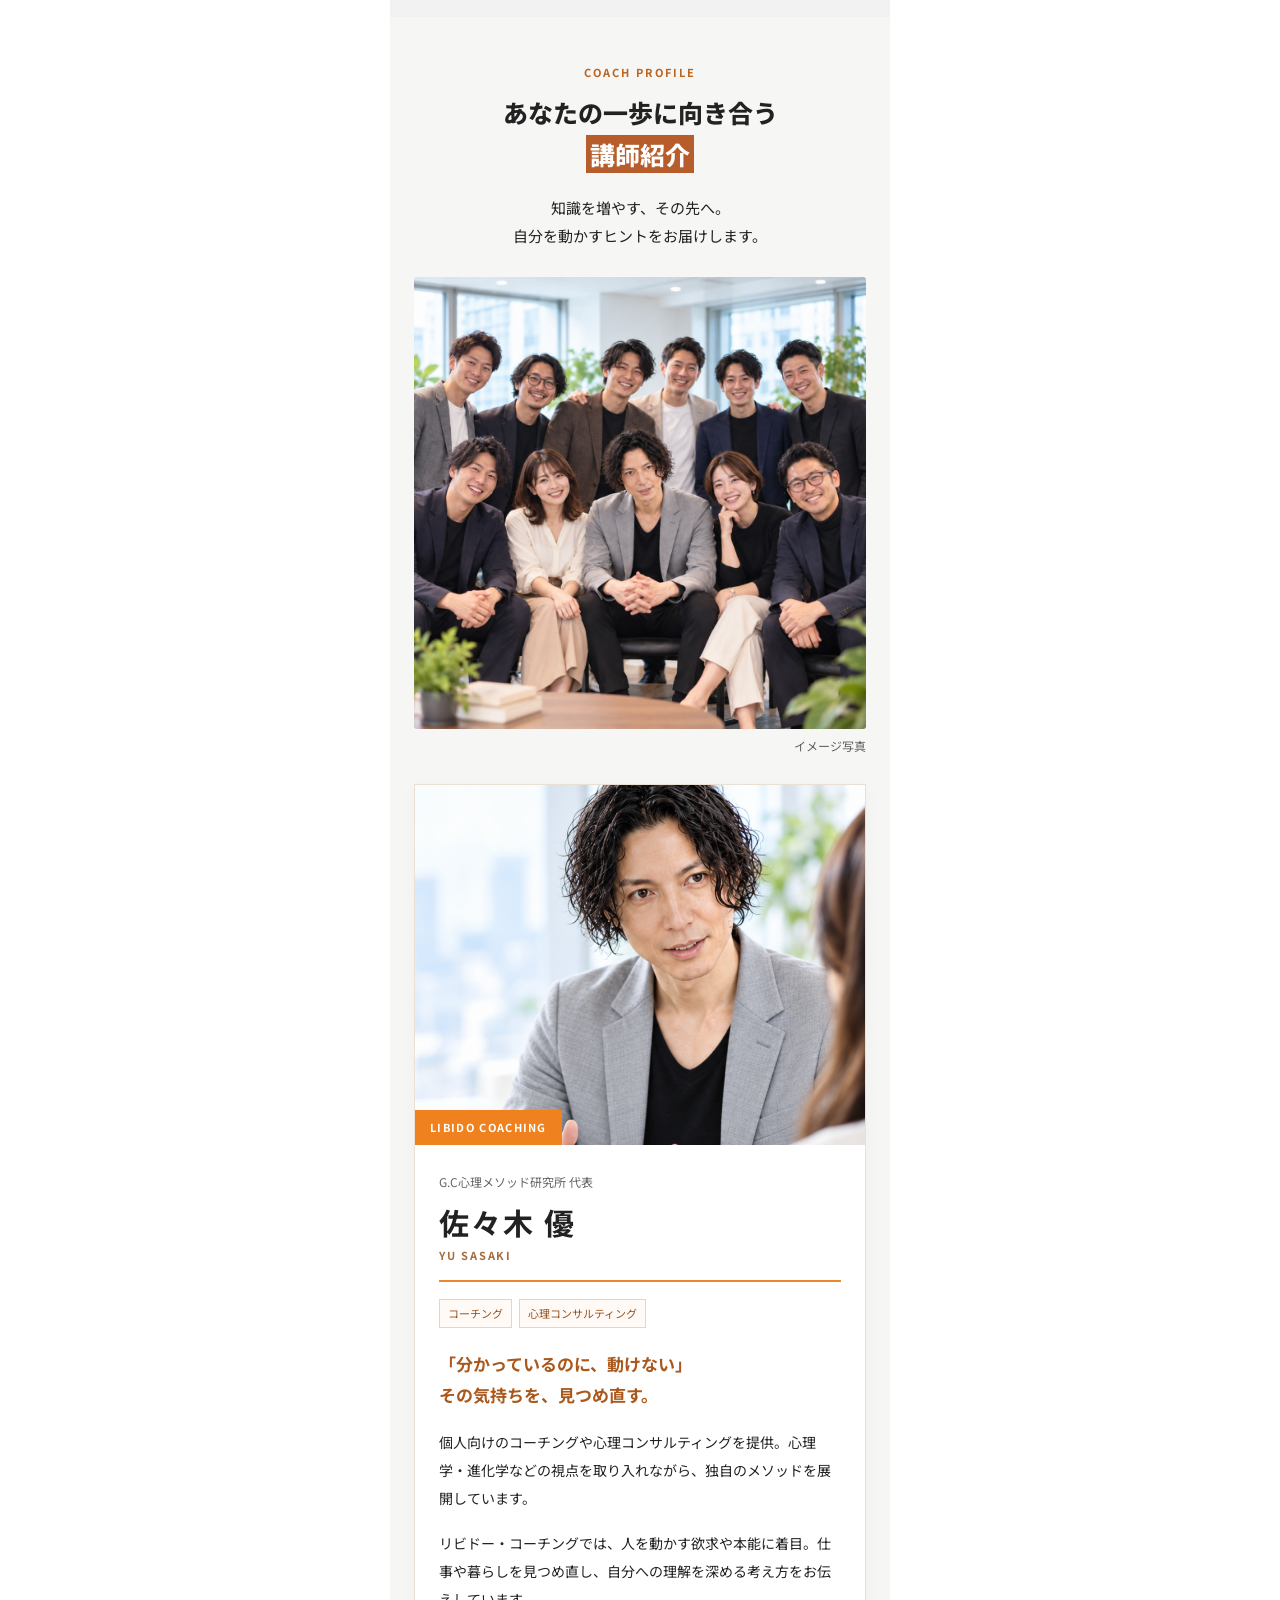
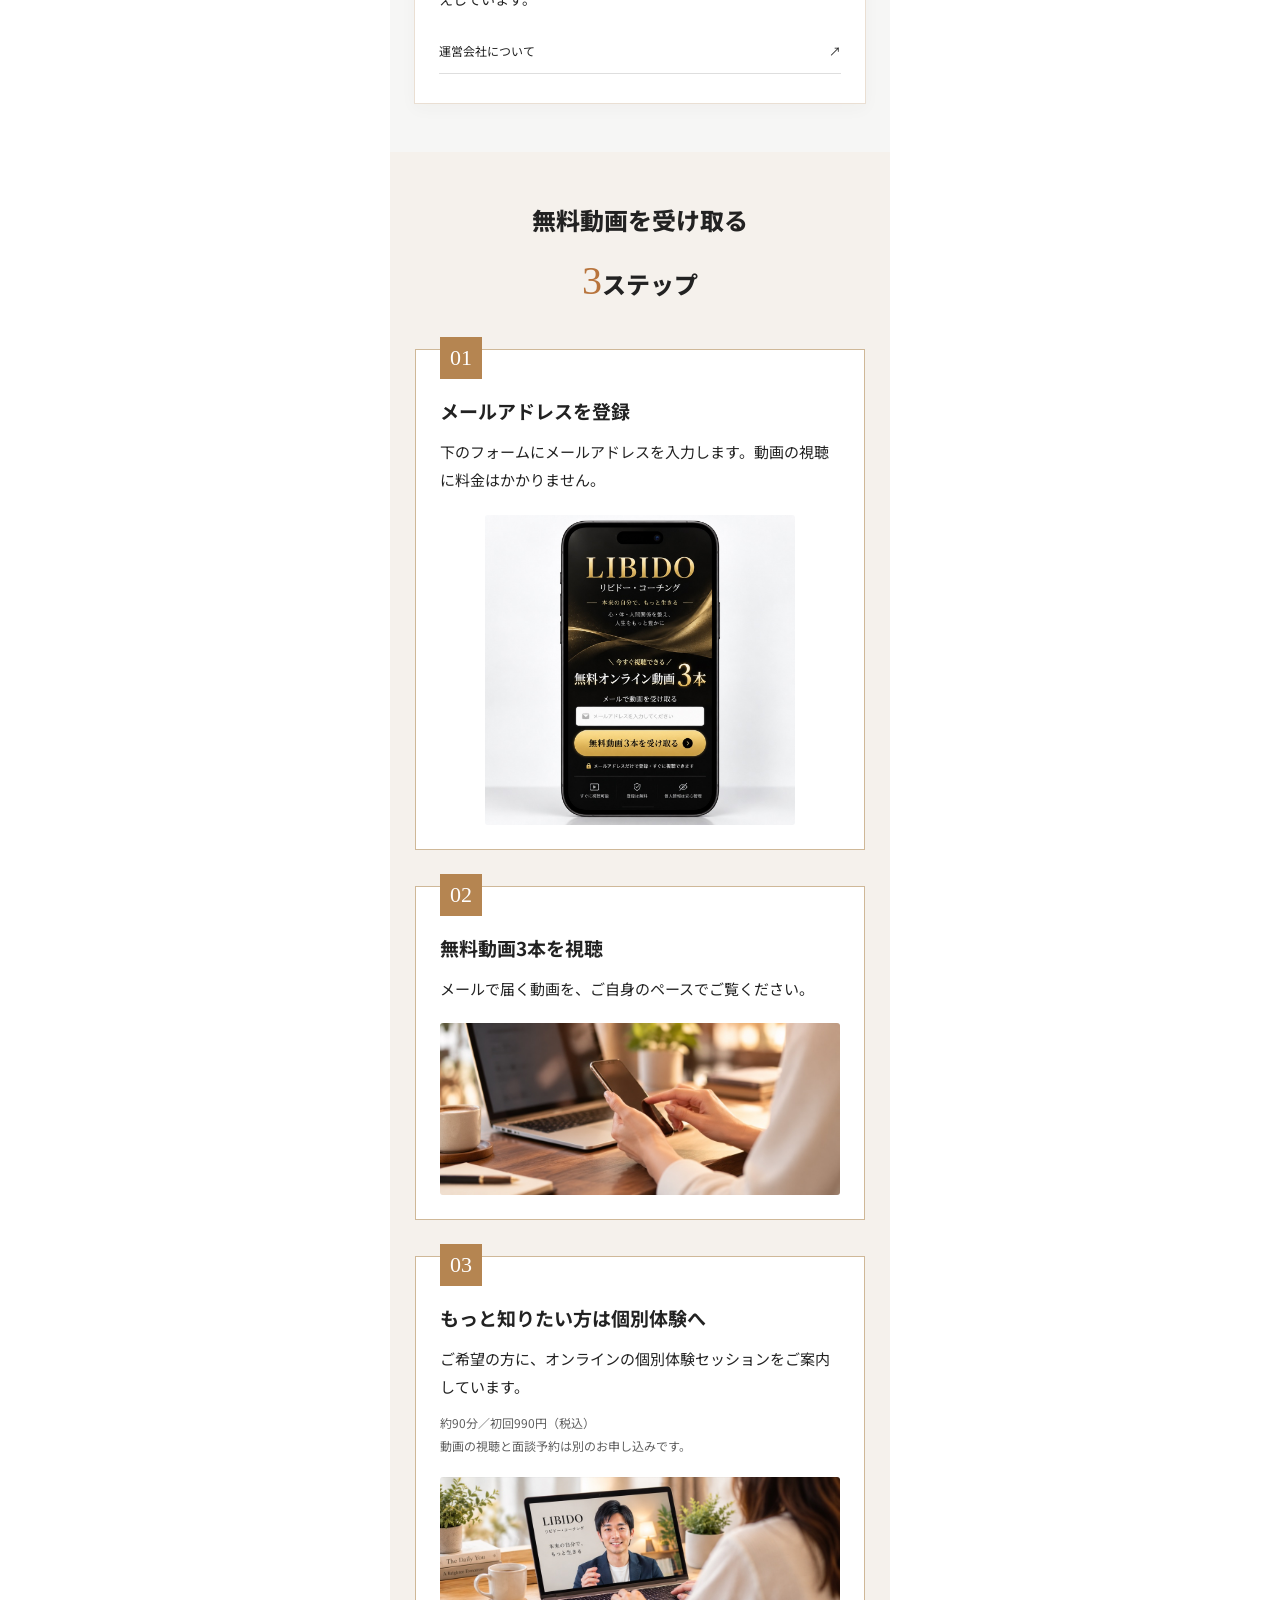
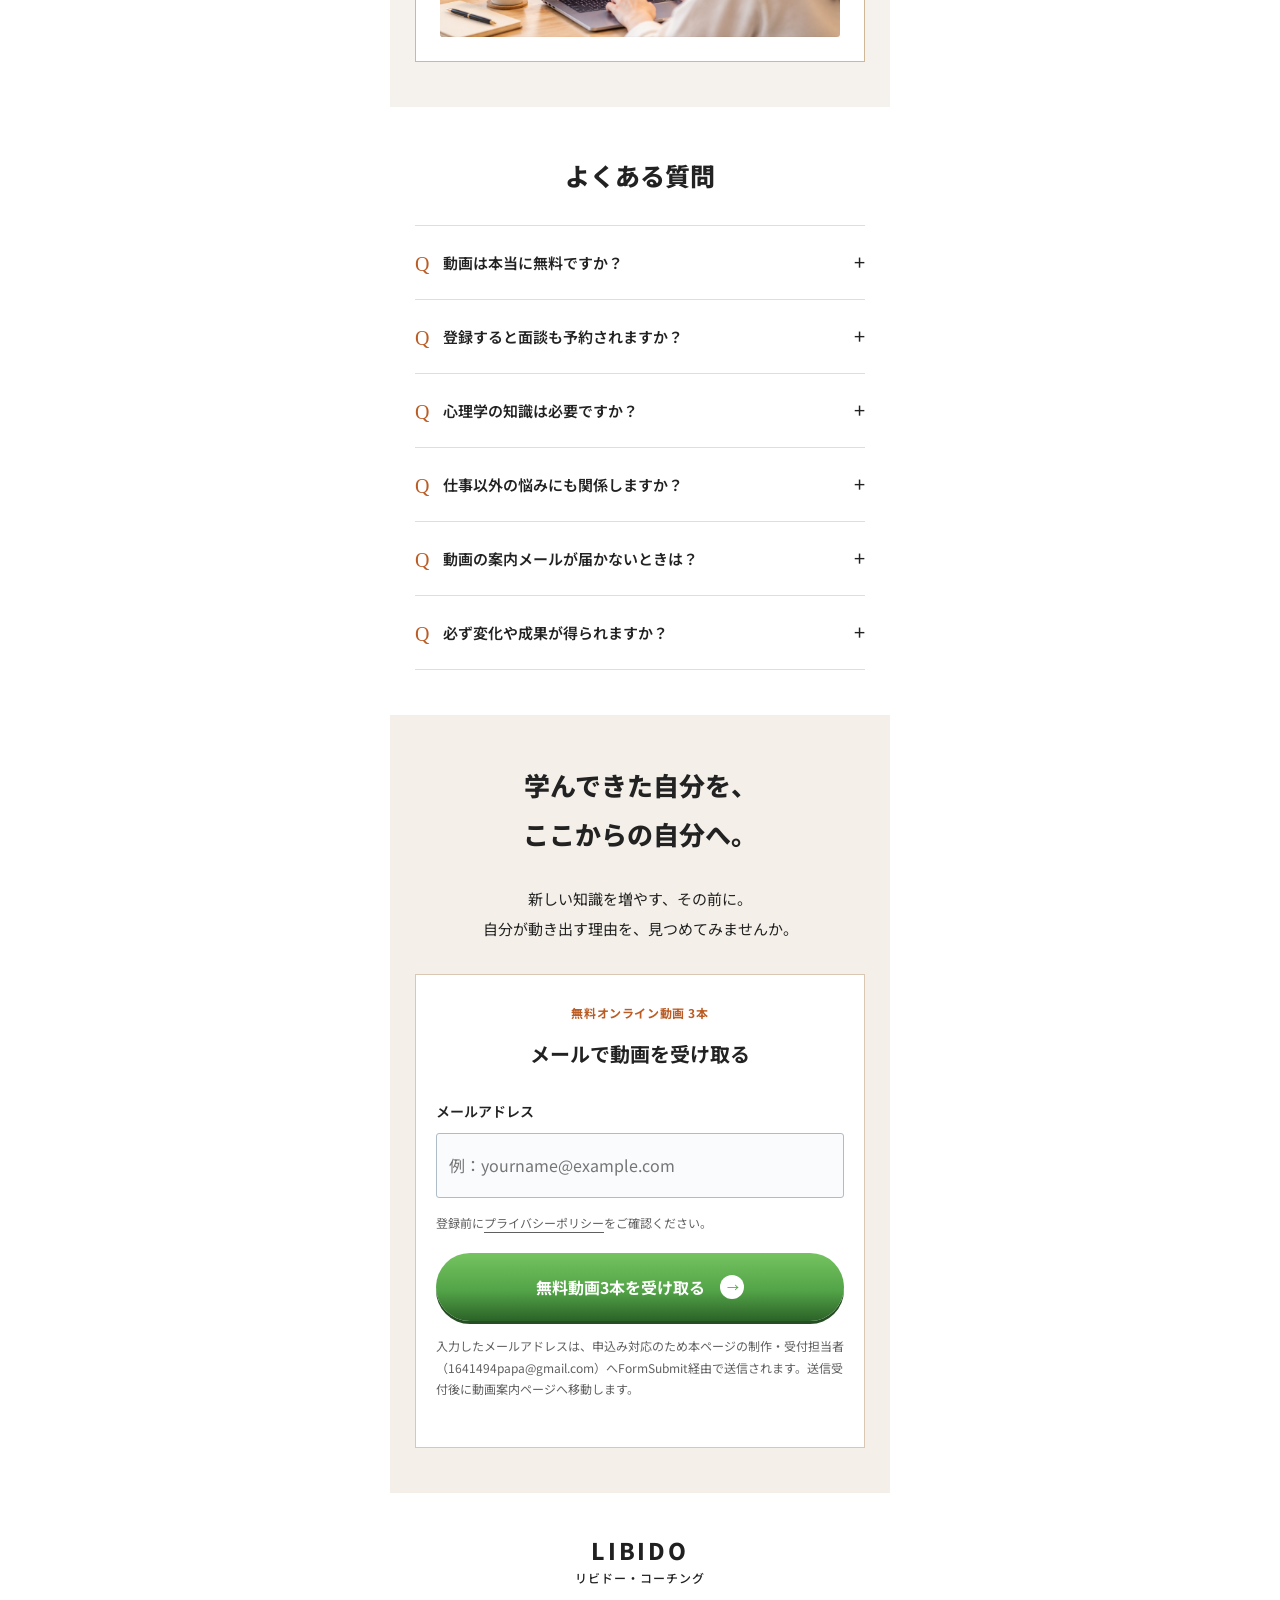
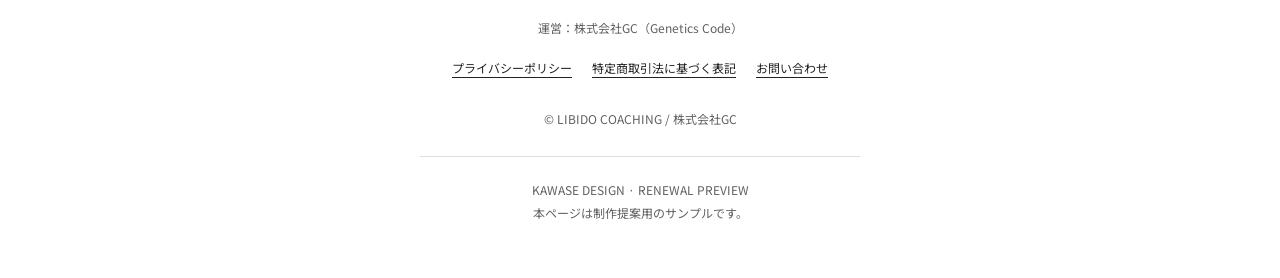
==== commit f70495d0: "Place supplied photos throughout renewal landing page" ====
--- a/docs/renewal/index.html
+++ b/docs/renewal/index.html
@@ -7,7 +7,7 @@
 <meta name="description" content="知識を増やすだけでは、変わらなかったあなたへ。自分を動かす理由を見つめ直す、リビドー・コーチング。まずは無料動画3本から。">
 <link rel="preconnect" href="https://fonts.googleapis.com"><link rel="preconnect" href="https://fonts.gstatic.com" crossorigin>
 <link href="https://fonts.googleapis.com/css2?family=Noto+Sans+JP:wght@400;500;600;700;800;900&family=Noto+Serif+JP:wght@500;600;700&display=swap" rel="stylesheet">
-<link rel="stylesheet" href="styles.css?v=20260909-7"><script src="analytics.js?v=20260910-1" defer></script><script src="app.js?v=20260910-2" defer></script>
+<link rel="stylesheet" href="styles.css?v=20260911-photos"><script src="analytics.js?v=20260910-1" defer></script><script src="app.js?v=20260910-2" defer></script>
 </head>
 <body>
 <a class="skip" href="#main">本文へ移動</a>
@@ -28,8 +28,11 @@
 <div class="hero-badges"><div><span>オンライン動画</span><strong>3<small>本</small></strong><span>メールでお届け</span></div><div><span>動画の視聴料</span><strong>0<small>円</small></strong><span>まずは無料から</span></div><div><span>ご自宅で</span><strong class="badge-word">自分の<br>ペースで</strong><span>オンライン視聴</span></div></div>
 <a class="button" href="#register"><span class="cta-copy"><small>自分を動かすヒントを、無料動画で</small>無料で3本を受け取る</span><span>▶</span></a><p class="micro">メールアドレスだけで登録。面談予約は別のお申し込みです。</p></div>
 </section>
-<section class="intro section" id="concerns"><p class="section-kicker">DOES THIS SOUND FAMILIAR?</p><h2>自分の<span class="highlight">「動けない理由」</span>を、<br>言葉にできていますか？</h2><ul class="concerns"><li><span>✓</span>本や講座で学んでも、<br><strong>日常に戻ると元どおり。</strong></li><li><span>✓</span>仕事も暮らしも悪くない。<br><strong>でも、この先が楽しみにならない。</strong></li><li><span>✓</span>誰かの成功法則より、<br><strong>自分に合う進み方を知りたい。</strong></li></ul><p class="closing-copy">必要なのは、知識を足すことだけ<br>ではないのかもしれません。</p></section>
-<section class="about section" id="about"><p class="section-kicker">WHAT IS LIBIDO COACHING?</p><p class="bridge">そんなあなたに、知ってほしい。</p><h2><span class="service-name">リビドー・コーチング</span><br>自分を知り、<br><em>次の一歩を考えるプログラム。</em></h2><img class="about-photo" src="assets/mood-change.webp" alt="開けた景色を見渡す人の後ろ姿" width="1200" height="800" loading="lazy"><p class="body-copy">リビドー・コーチングは、心理学・進化学・脳科学の考え方を手がかりに、自分の欲求や行動の背景を見つめ直すプログラムです。</p><p class="body-copy">「こうするべき」という正解だけでなく、「本当は何を望んでいるのか」。その問いから、これからの仕事や暮らしを考えていきます。</p><div class="perspective"><div><small>これまで</small><p>正解を探す<br>知識を増やす</p></div><span class="perspective-arrow">→</span><div><small>ここから</small><p>自分を知る<br>動く理由を見つける</p></div></div><p class="note">本ページでは、提供者独自の考え方をご紹介しています。医療上の診断・治療を行うものではなく、特定の成果を保証するものではありません。</p></section>
+<section class="intro section" id="concerns"><p class="section-kicker">DOES THIS SOUND FAMILIAR?</p><h2>自分の<span class="highlight">「動けない理由」</span>を、<br>言葉にできていますか？</h2><ul class="concerns">
+<li><span>✓</span><div>本や講座で学んでも、<br><strong>日常に戻ると元どおり。</strong></div><img class="" src="assets/learning.jpg" alt="パソコンで学ぶ人のイメージ" width="1254" height="1254" loading="lazy" decoding="async"></li>
+<li><span>✓</span><div>仕事も暮らしも悪くない。<br><strong>でも、この先が楽しみにならない。</strong></div><img class="" src="assets/future.jpg" alt="窓辺でこれからを考える人のイメージ" width="1254" height="1254" loading="lazy" decoding="async"></li>
+<li><span>✓</span><div>誰かの成功法則より、<br><strong>自分に合う進み方を知りたい。</strong></div><img class="" src="assets/work-life.jpg" alt="自分のペースで仕事に向き合う人のイメージ" width="1254" height="1254" loading="lazy" decoding="async"></li></ul><p class="closing-copy">必要なのは、知識を足すことだけ<br>ではないのかもしれません。</p></section>
+<section class="about section" id="about"><p class="section-kicker">WHAT IS LIBIDO COACHING?</p><p class="bridge">そんなあなたに、知ってほしい。</p><h2><span class="service-name">リビドー・コーチング</span><br>自分を知り、<br><em>次の一歩を考えるプログラム。</em></h2><img class="about-photo" src="assets/online-session.jpg" alt="オンラインでコーチングを受けるイメージ" width="1983" height="793" loading="lazy" decoding="async"><p class="body-copy">リビドー・コーチングは、心理学・進化学・脳科学の考え方を手がかりに、自分の欲求や行動の背景を見つめ直すプログラムです。</p><p class="body-copy">「こうするべき」という正解だけでなく、「本当は何を望んでいるのか」。その問いから、これからの仕事や暮らしを考えていきます。</p><img class="reflection-photo" src="assets/reflection.jpg" alt="ノートに自分の考えを書き出すイメージ" width="1254" height="1254" loading="lazy" decoding="async"><div class="perspective"><div><small>これまで</small><p>正解を探す<br>知識を増やす</p></div><span class="perspective-arrow">→</span><div><small>ここから</small><p>自分を知る<br>動く理由を見つける</p></div></div><p class="note">本ページでは、提供者独自の考え方をご紹介しています。医療上の診断・治療を行うものではなく、特定の成果を保証するものではありません。</p></section>
 <section class="video-section section" id="videos"><p class="section-kicker">3 FREE ONLINE VIDEOS</p><h2>無料動画<span class="number-em">3</span>本で、<br><span class="highlight">新しい視点</span>に出会う。</h2><p class="body-copy">いきなり面談を申し込む必要はありません。<br>ご自身に合う内容か、動画から確かめられます。</p><div class="video-list">
 <article class="video-card"><div class="video-cover cover-one"><span>01 / PERSPECTIVE</span><p>学びと行動の<br>あいだにあるもの。</p><i aria-hidden="true">▶</i></div><div class="video-text"><span>視聴のポイント 01</span><h3>「知っている」と<br>「できる」の違いを考える。</h3><p>知識を得るだけでは変わらなかった経験を、別の視点から見つめます。</p></div></article>
 <article class="video-card"><div class="video-cover cover-two"><span>02 / UNDERSTANDING</span><p>自分を動かす、<br>本当の理由。</p><i aria-hidden="true">▶</i></div><div class="video-text"><span>視聴のポイント 02</span><h3>「本能」という考え方を知る。</h3><p>リビドー・コーチングが大切にしている、欲求や行動の背景への視点に触れます。</p></div></article>
@@ -37,7 +40,7 @@
 <section class="profile section" id="profile" aria-labelledby="coach-heading">
 <p class="coach-eyebrow">COACH PROFILE</p><h2 id="coach-heading">あなたの一歩に向き合う<br><span class="highlight">講師紹介</span></h2>
 <p class="coach-intro">知識を増やす、その先へ。<br>自分を動かすヒントをお届けします。</p>
-<article class="coach-card">
+<figure class="community-photo"><img class="" src="assets/community.jpg" alt="人々が集まる集合写真のイメージ" width="1254" height="1254" loading="lazy" decoding="async"><figcaption>イメージ写真</figcaption></figure><article class="coach-card">
 <div class="coach-visual"><img src="assets/coach-introduction.png" alt="相談者と向き合う佐々木優のイメージ" loading="lazy" width="1578" height="1774"><span class="coach-label">LIBIDO COACHING</span></div>
 <div class="coach-detail"><p class="coach-role">G.C心理メソッド研究所 代表</p><h3>佐々木 優 <span>YU SASAKI</span></h3>
 <div class="coach-fields"><span>コーチング</span><span>心理コンサルティング</span></div>
@@ -46,7 +49,7 @@
 <p>リビドー・コーチングでは、人を動かす欲求や本能に着目。仕事や暮らしを見つめ直し、自分への理解を深める考え方をお伝えしています。</p>
 <a class="text-link" href="https://genetics-code.net/%E4%BC%9A%E7%A4%BE%E6%A6%82%E8%A6%81/" target="_blank" rel="noopener">運営会社について <span>↗</span></a>
 </div></article></section>
-<section class="steps section" id="steps"><p class="section-kicker">HOW TO START</p><h2>無料動画を受け取る<br><span class="number-em">3</span>ステップ</h2><ol class="step-list"><li><span>01</span><div><h3>メールアドレスを登録</h3><p>下のフォームにメールアドレスを入力します。動画の視聴に料金はかかりません。</p></div></li><li><span>02</span><div><h3>無料動画3本を視聴</h3><p>メールで届く動画を、ご自身のペースでご覧ください。</p></div></li><li><span>03</span><div><h3>もっと知りたい方は個別体験へ</h3><p>ご希望の方に、オンラインの個別体験セッションをご案内しています。</p><small>約90分／初回990円（税込）<br>動画の視聴と面談予約は別のお申し込みです。</small></div></li></ol></section>
+<section class="steps section" id="steps"><p class="section-kicker">HOW TO START</p><h2>無料動画を受け取る<br><span class="number-em">3</span>ステップ</h2><ol class="step-list"><li><span>01</span><div><h3>メールアドレスを登録</h3><p>下のフォームにメールアドレスを入力します。動画の視聴に料金はかかりません。</p><img class="step-photo phone-photo" src="assets/registration-phone.jpg" alt="LIBIDO無料動画の登録画面イメージ" width="1254" height="1254" loading="lazy" decoding="async"></div></li><li><span>02</span><div><h3>無料動画3本を視聴</h3><p>メールで届く動画を、ご自身のペースでご覧ください。</p><img class="step-photo" src="assets/watch-anywhere.jpg" alt="スマートフォンで動画を確認するイメージ" width="1916" height="821" loading="lazy" decoding="async"></div></li><li><span>03</span><div><h3>もっと知りたい方は個別体験へ</h3><p>ご希望の方に、オンラインの個別体験セッションをご案内しています。</p><small>約90分／初回990円（税込）<br>動画の視聴と面談予約は別のお申し込みです。</small><img class="step-photo" src="assets/online-session.jpg" alt="オンラインで個別体験セッションを受けるイメージ" width="1983" height="793" loading="lazy" decoding="async"></div></li></ol></section>
 <section class="faq section" id="faq"><p class="section-kicker">QUESTIONS & ANSWERS</p><h2>よくある質問</h2><details><summary>動画は本当に無料ですか？</summary><p>はい。オンライン動画3本は無料です。個別体験セッションは別途お申し込みとなり、初回990円（税込）です。</p></details><details><summary>登録すると面談も予約されますか？</summary><p>いいえ。メール登録と面談予約は別です。まず動画で内容をご確認いただき、個別体験をご希望の場合に予約へお進みください。</p></details><details><summary>心理学の知識は必要ですか？</summary><p>事前に専門知識を身につける必要はありません。まずは動画を通して、リビドー・コーチングの考え方をご確認ください。</p></details><details><summary>仕事以外の悩みにも関係しますか？</summary><p>仕事だけでなく、暮らしや人間関係など、自分の望みと行動を考える視点をご紹介しています。個別のご相談に対応できるかは、提供者へご確認ください。</p></details><details><summary>動画の案内メールが届かないときは？</summary><p>迷惑メールフォルダと、入力したメールアドレスをご確認ください。送信元「info@g-c-method.com」からのメールを受け取れる設定かもご確認ください。</p></details><details><summary>必ず変化や成果が得られますか？</summary><p>変化や成果には個人差があり、特定の結果を保証するものではありません。ご自身に合う考え方かを、まず動画でご判断ください。</p></details></section>
 <section class="registration section" id="register"><p class="section-kicker">YOUR NEXT STEP STARTS HERE</p><h2>学んできた自分を、<br>ここからの自分へ。</h2><p>新しい知識を増やす、その前に。<br>自分が動き出す理由を、見つめてみませんか。</p><div class="registration-box"><span class="free-label">無料オンライン動画 3本</span><h3>メールで動画を受け取る</h3><form id="registration-form"><input type="text" name="website" autocomplete="off" tabindex="-1" aria-hidden="true" style="position:absolute;left:-10000px;width:1px;height:1px"><label for="email">メールアドレス</label><input id="email" name="email" type="email" inputmode="email" autocomplete="email" placeholder="例：yourname@example.com" required maxlength="254" aria-describedby="form-note"><p id="form-note" class="note">登録前に<a href="https://genetics-code.net/lp/privacy.html" target="_blank" rel="noopener">プライバシーポリシー</a>をご確認ください。</p><button class="button" type="submit">無料動画3本を受け取る<span>→</span></button><p class="note">入力したメールアドレスは、申込み対応のため本ページの制作・受付担当者（1641494papa@gmail.com）へFormSubmit経由で送信されます。送信受付後に動画案内ページへ移動します。</p><p id="form-error" class="note" role="alert" tabindex="-1" hidden>送信を確認できませんでした。通信状況をご確認のうえ、もう一度お試しください。受付済みの場合、再送で通知が重複することがあります。</p></form></div></section>
 </main>
--- a/docs/renewal/styles.css
+++ b/docs/renewal/styles.css
@@ -15,3 +15,19 @@
 
 /* White interpretation of the original portrait-led FV */
 .hero-stage{height:600px;background:#f5f9fa}.header{padding:22px 24px}.hero-photo img{object-fit:cover;object-position:62% top;height:470px;top:36px;width:100%}.hero-photo:after{background:linear-gradient(0deg,#fff 0%,#ffffffed 14%,#ffffff00 48%),linear-gradient(90deg,#ffffffaa,transparent 50%)}.hero-copy{position:absolute;left:0;right:0;bottom:25px;padding:0 25px;text-align:left;z-index:3}.hero .eyebrow{font-size:13px;font-weight:600;line-height:1.9;margin:0 0 14px;letter-spacing:.015em}.hero h1{font-size:25px;line-height:1.55;letter-spacing:.015em;margin:0;font-weight:700;text-shadow:0 1px 12px #fff}.hero h1 span{display:block}.hero h1 strong{display:block;font-size:39px;line-height:1.5;color:#da751a;font-weight:800;letter-spacing:0}.hero .hero-subtitle{display:block;margin:16px 0 0;padding:0;background:none;font-size:14px;line-height:1.9;color:#444}.hero-motto{position:absolute;top:108px;left:24px;font-size:16px;font-weight:600;line-height:2;letter-spacing:.12em;color:#4d5a60;z-index:2;border-top:1px solid #d6ad77;border-bottom:1px solid #d6ad77;padding:12px 0;margin:0}.hero-person{display:none}.hero-stage:after{display:none}.hero-bottom{padding-top:20px;border-top:1px solid #eee4d6}.method-tags{margin-top:0}@media(max-width:500px){.hero-stage{height:clamp(540px,120vw,600px);min-height:0;max-height:none}.hero-photo img{height:90vw;max-height:450px;top:40px}.hero-copy{padding:0 22px;bottom:24px}.hero .eyebrow{font-size:12px;margin-bottom:12px}.hero h1{font-size:clamp(21px,5vw,25px)}.hero h1 strong{font-size:clamp(32px,7.8vw,39px)}.hero .hero-subtitle{font-size:13px;margin-top:12px}.hero-motto{font-size:14px;left:22px;top:100px}.hero-photo:after{background:linear-gradient(0deg,#fff 0%,#fffffff5 20%,#ffffff00 53%),linear-gradient(90deg,#ffffffaa,transparent 50%)}}
+
+/* Supplied photography, following the reference section placement. */
+.concerns{margin-left:12px;margin-right:0;gap:18px}
+.concerns li{display:grid;grid-template-columns:minmax(0,1fr) 30%;align-items:stretch;padding:0!important;overflow:visible;min-height:126px}
+.concerns li>div{align-self:center;padding:17px 10px 17px 22px;font-size:14px;line-height:1.85}
+.concerns li>img{width:100%;height:100%;min-height:126px;object-fit:cover;border-radius:0 4px 4px 0}
+.concerns li>span{z-index:1}
+.about-photo{max-height:none;aspect-ratio:2/1;object-fit:cover;border-radius:3px}
+.reflection-photo{width:100%;aspect-ratio:1.8;object-fit:cover;object-position:center 58%;margin:28px 0;border-radius:3px}
+.profile .community-photo{margin:0 0 26px}
+.profile .community-photo img{width:100%;height:auto;border-radius:3px}
+.profile .community-photo figcaption{text-align:right;padding:6px 0 0;font-size:12px;color:var(--muted)}
+.step-list li>div{min-width:0}
+.step-photo{width:100%;height:auto;margin-top:20px;border-radius:3px}
+.phone-photo{max-width:310px;margin-left:auto;margin-right:auto}
+@media(max-width:370px){.concerns li{grid-template-columns:minmax(0,1fr) 27%}.concerns li>div{font-size:13px;padding-left:19px;padding-right:7px}.concerns li>img{min-height:140px}}
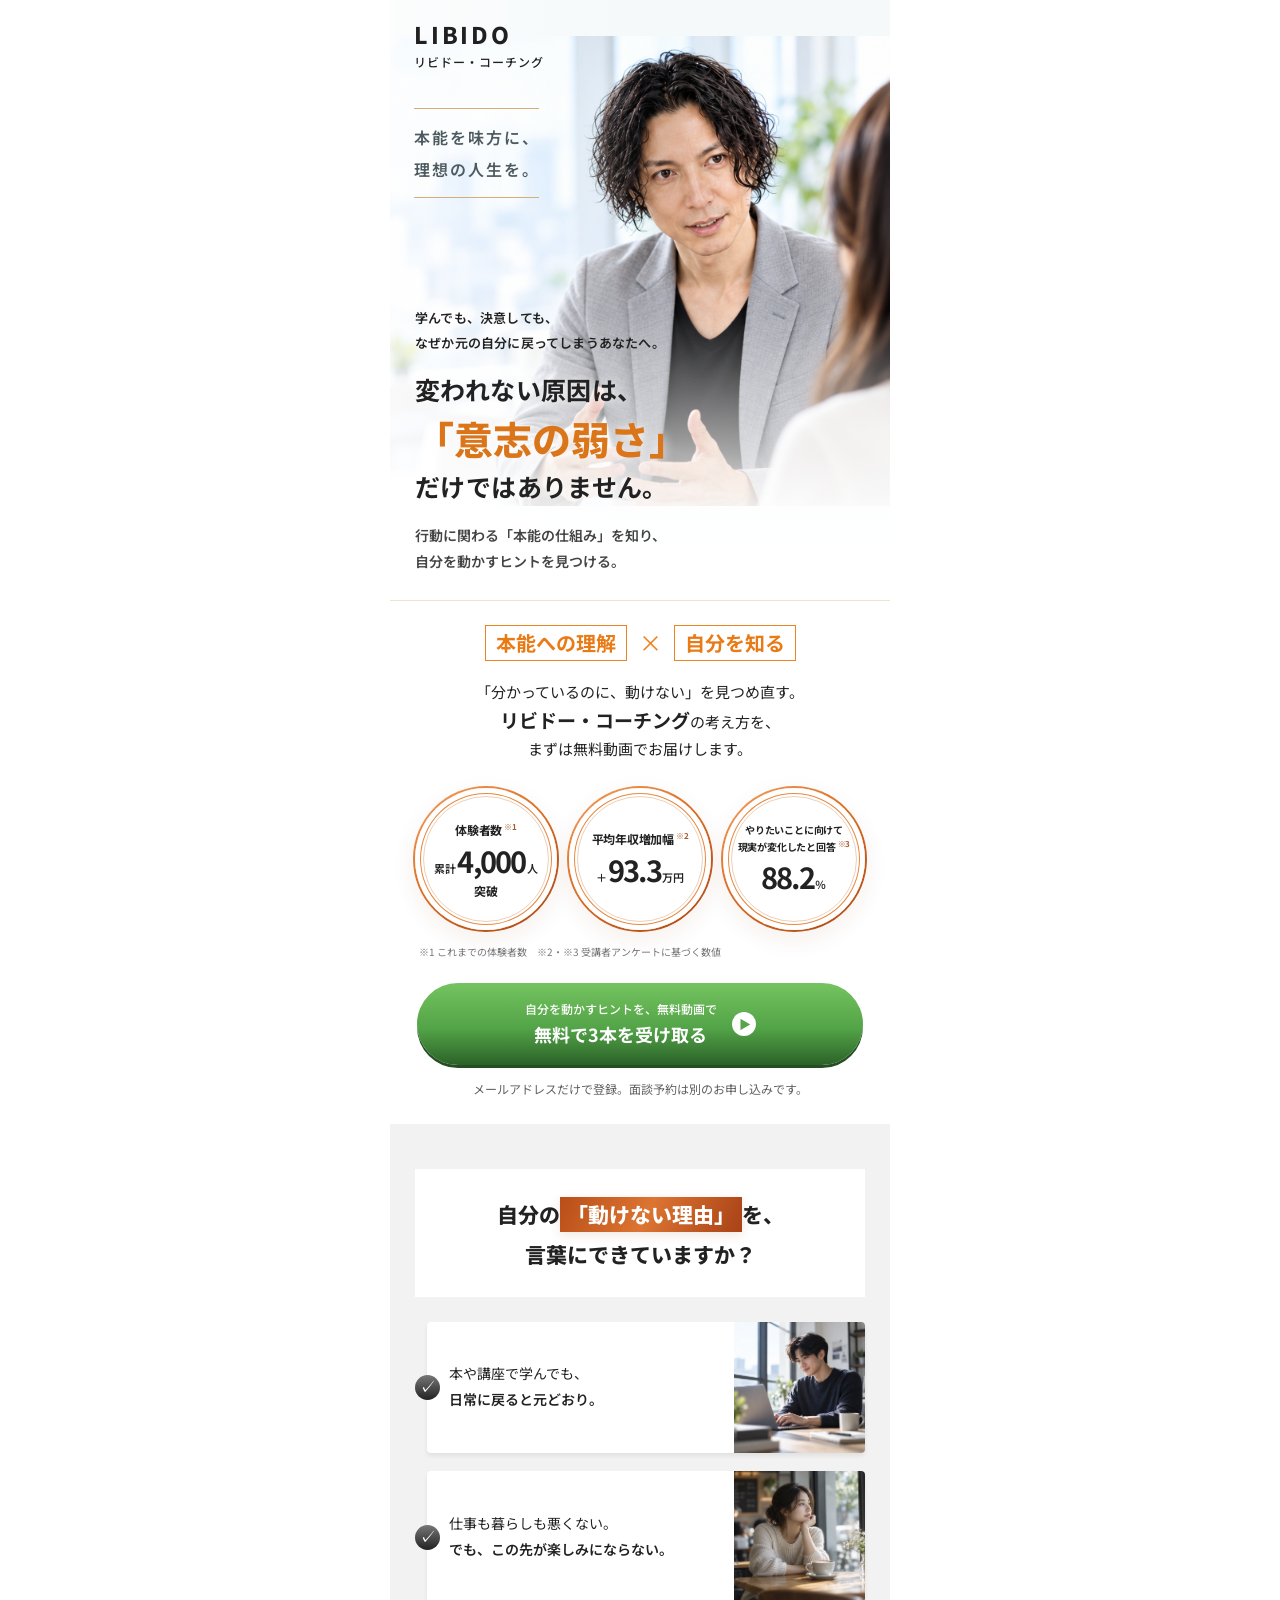
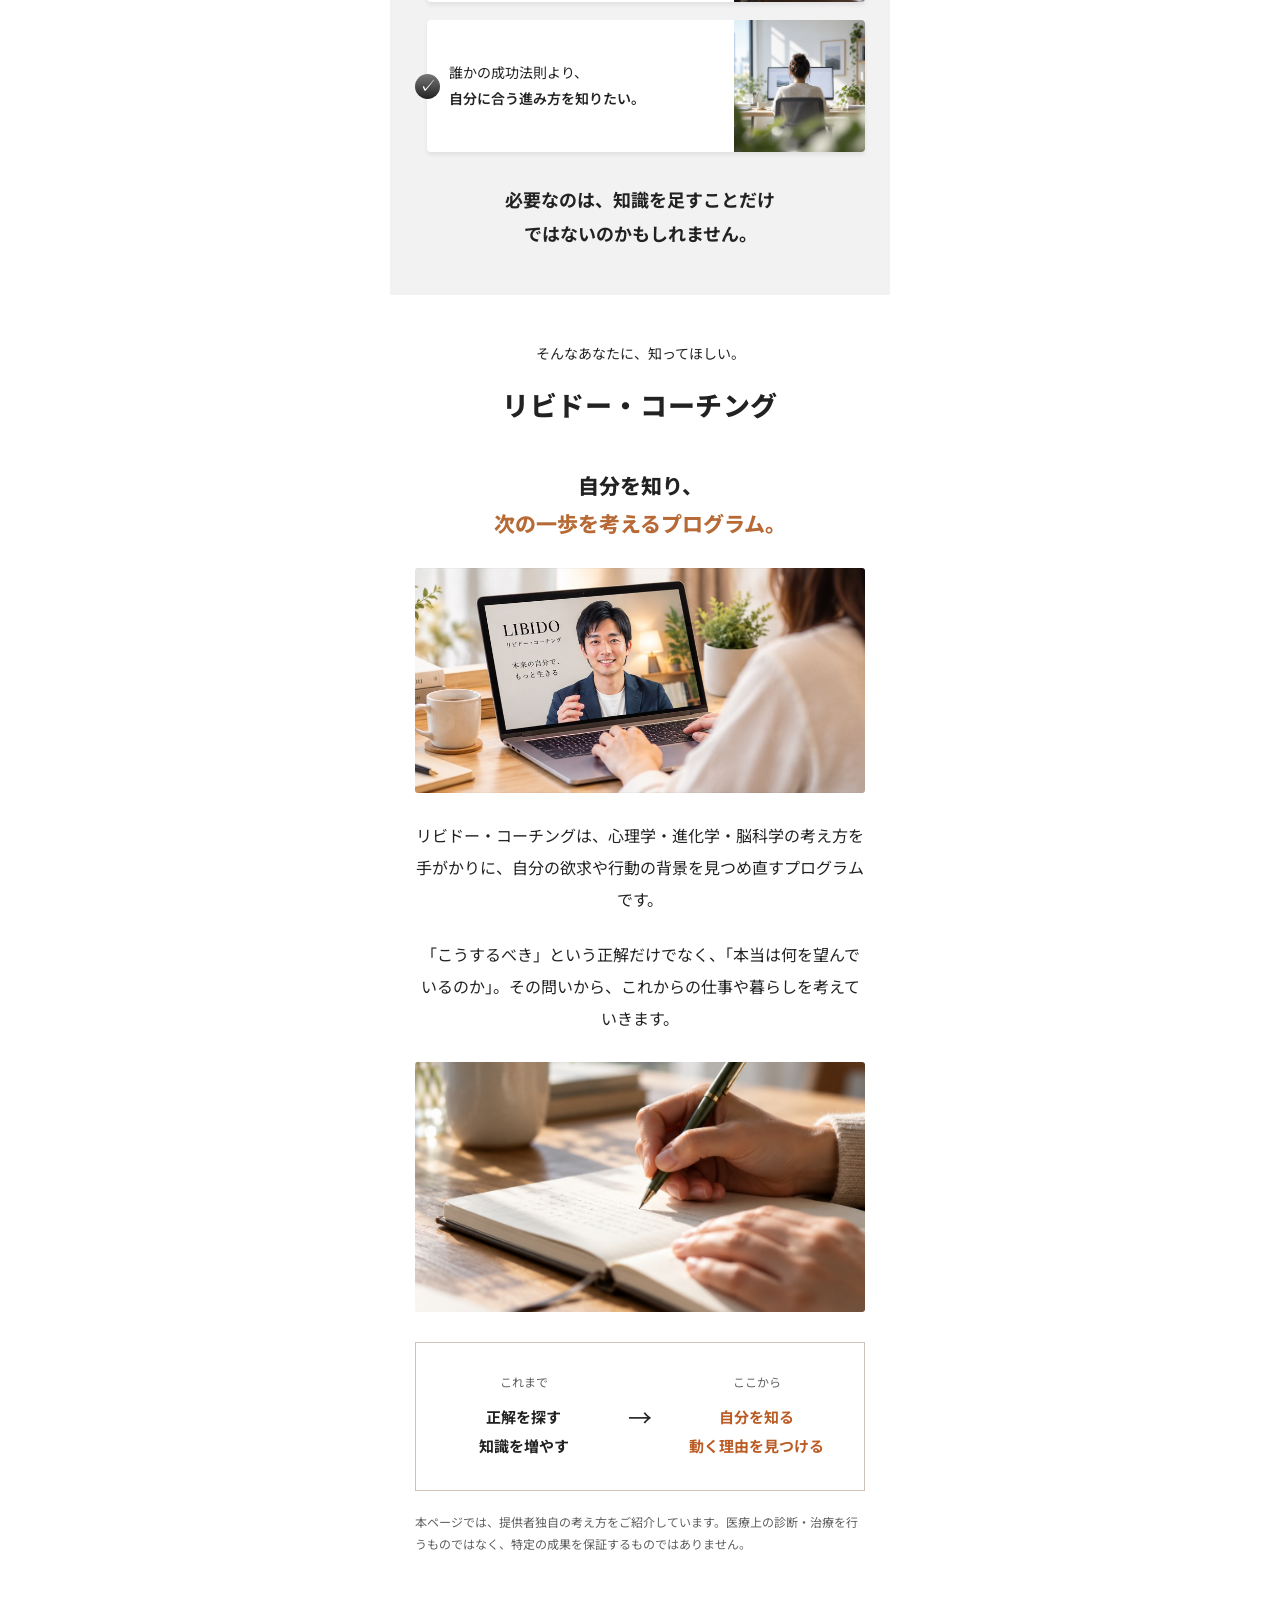
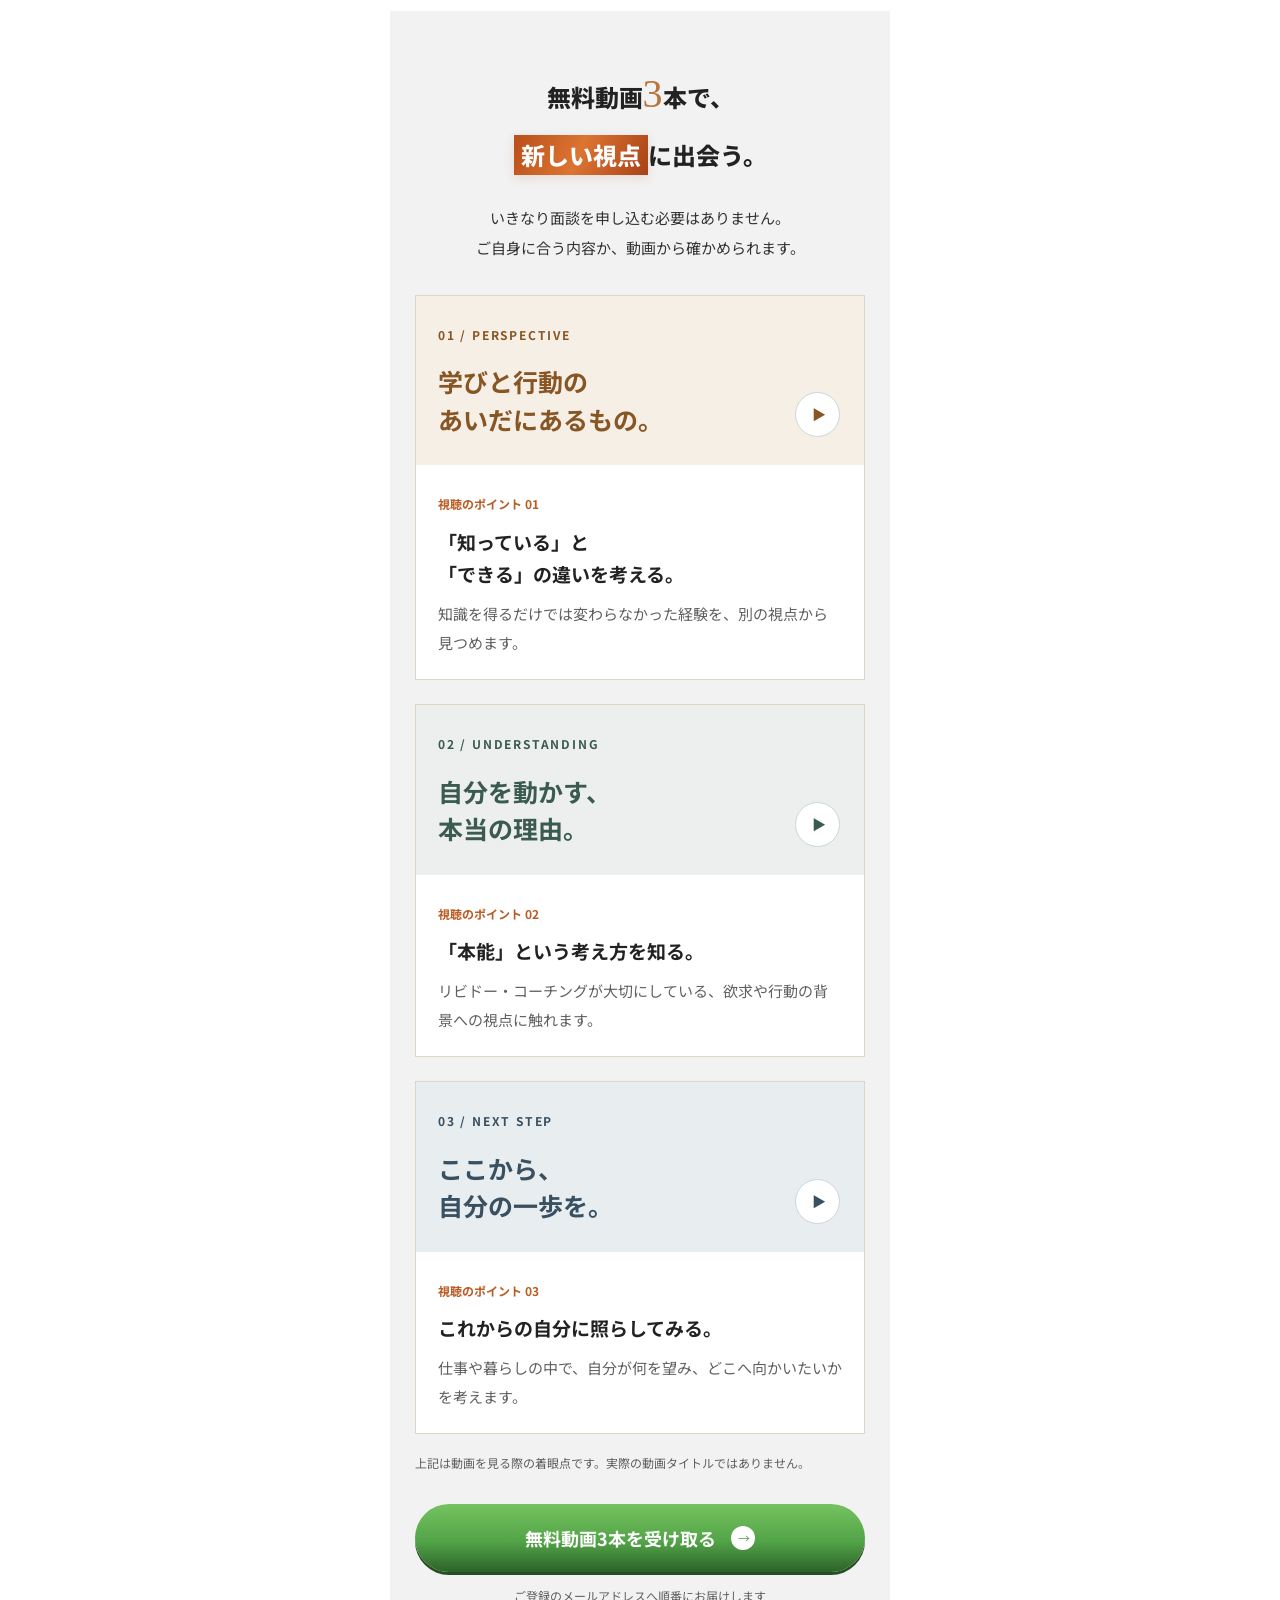
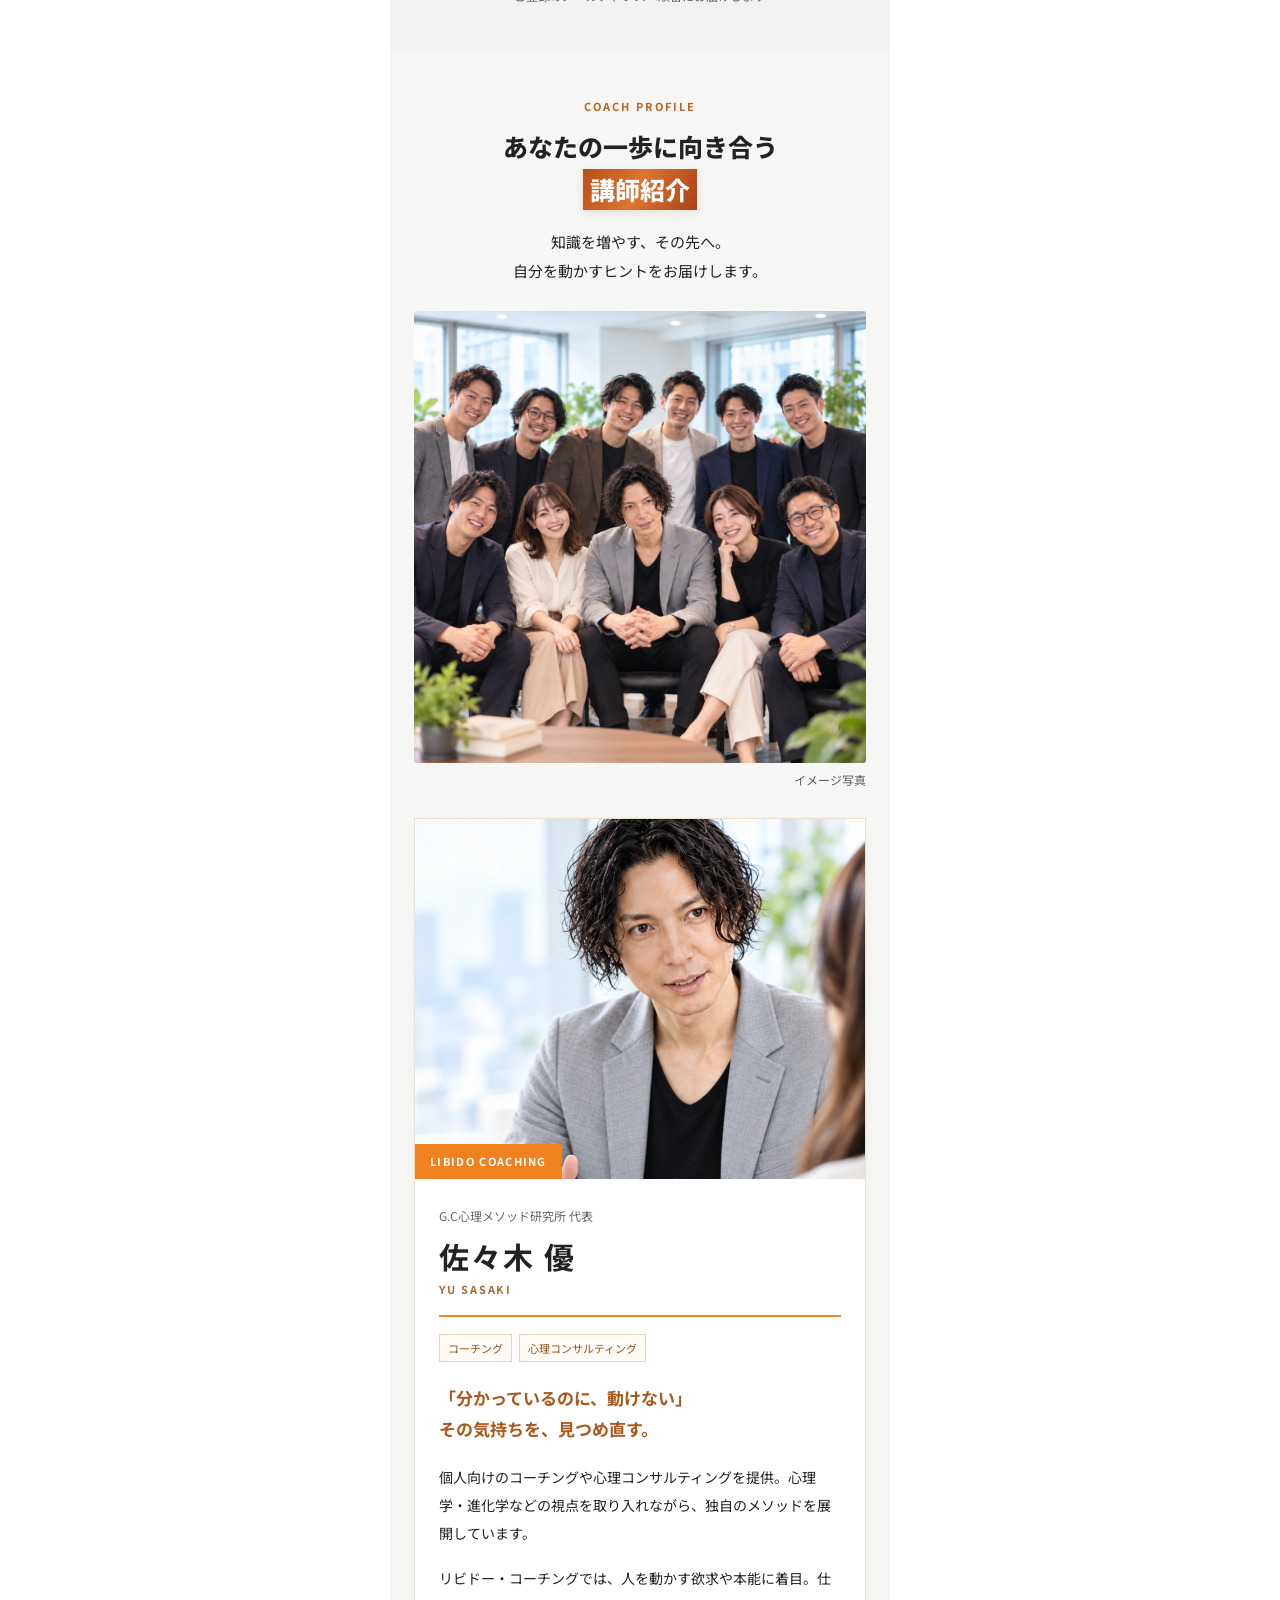
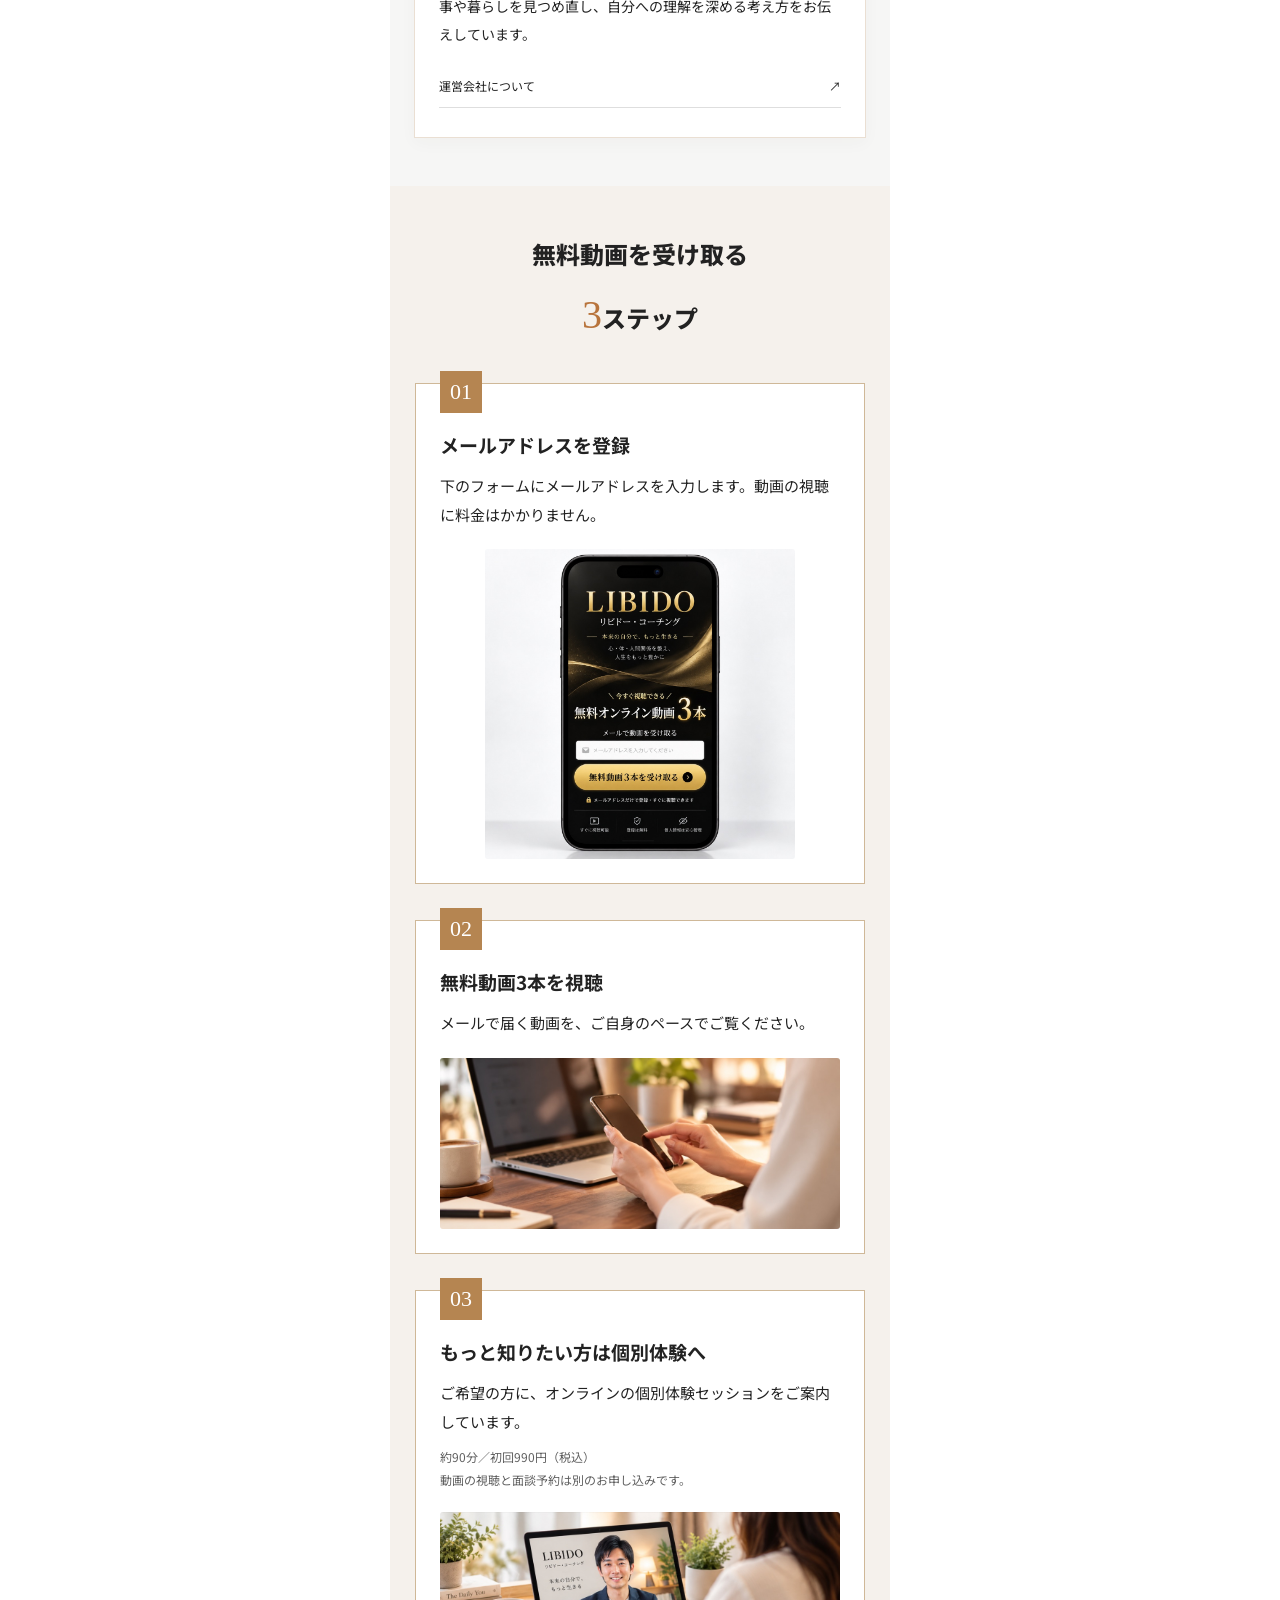
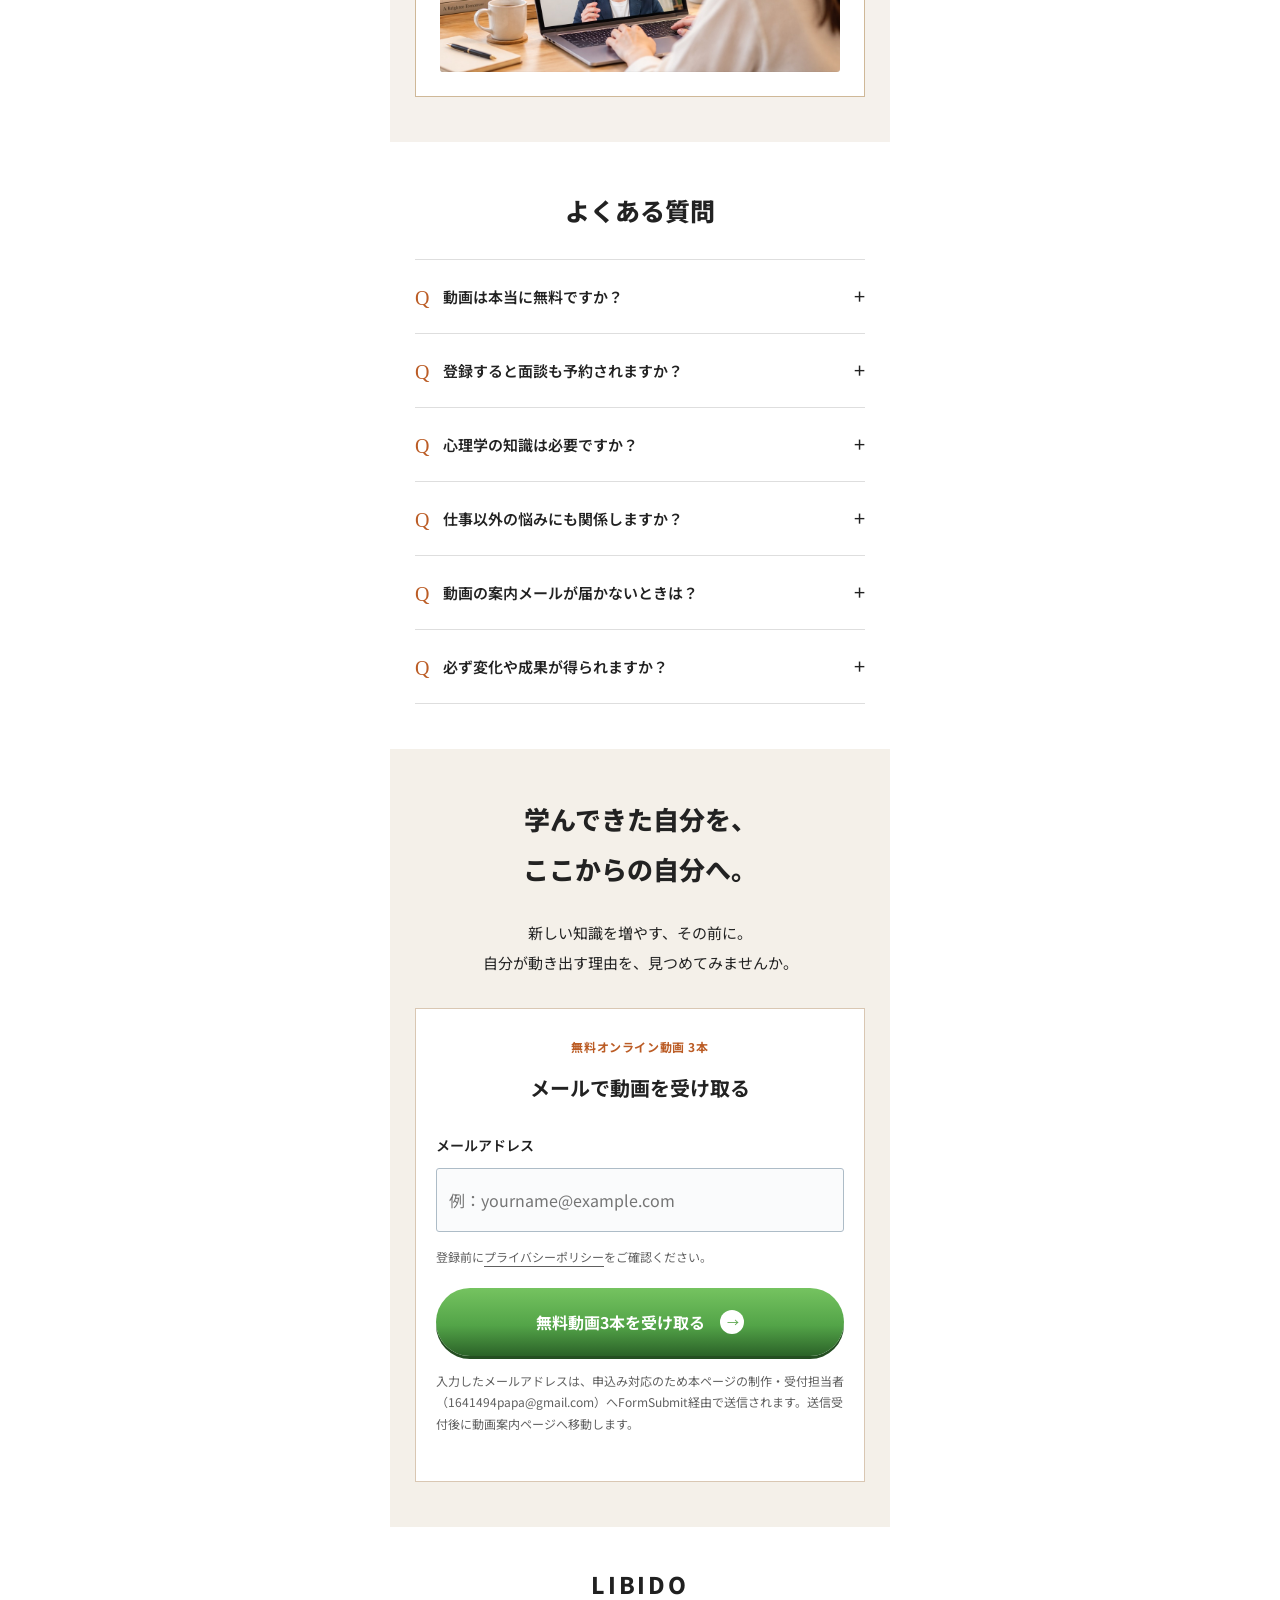
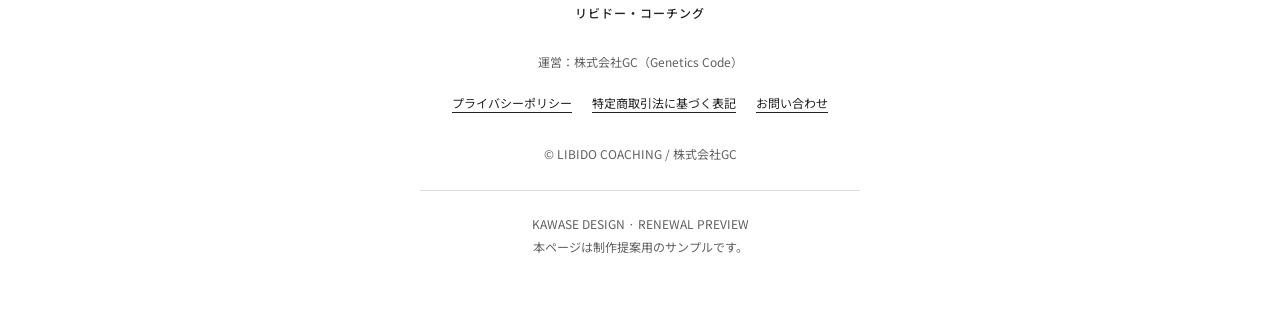
==== commit 1f72bfd3: "Refine proof badges and orange highlights" ====
--- a/docs/renewal/index.html
+++ b/docs/renewal/index.html
@@ -7,7 +7,7 @@
 <meta name="description" content="知識を増やすだけでは、変わらなかったあなたへ。自分を動かす理由を見つめ直す、リビドー・コーチング。まずは無料動画3本から。">
 <link rel="preconnect" href="https://fonts.googleapis.com"><link rel="preconnect" href="https://fonts.gstatic.com" crossorigin>
 <link href="https://fonts.googleapis.com/css2?family=Noto+Sans+JP:wght@400;500;600;700;800;900&family=Noto+Serif+JP:wght@500;600;700&display=swap" rel="stylesheet">
-<link rel="stylesheet" href="styles.css?v=20260911-photos"><script src="analytics.js?v=20260910-1" defer></script><script src="app.js?v=20260910-2" defer></script>
+<link rel="stylesheet" href="styles.css?v=20260911-badges"><script src="analytics.js?v=20260910-1" defer></script><script src="app.js?v=20260910-2" defer></script>
 </head>
 <body>
 <a class="skip" href="#main">本文へ移動</a>
@@ -25,7 +25,8 @@
 <span class="hero-person">講師　佐々木 優</span>
 </div>
 <div class="hero-bottom"><div class="method-tags"><span>本能への理解</span><b>×</b><span>自分を知る</span></div><p class="hero-description">「分かっているのに、動けない」を見つめ直す。<br><strong>リビドー・コーチング</strong>の考え方を、<br>まずは無料動画でお届けします。</p>
-<div class="hero-badges"><div><span>オンライン動画</span><strong>3<small>本</small></strong><span>メールでお届け</span></div><div><span>動画の視聴料</span><strong>0<small>円</small></strong><span>まずは無料から</span></div><div><span>ご自宅で</span><strong class="badge-word">自分の<br>ペースで</strong><span>オンライン視聴</span></div></div>
+<div class="hero-badges" aria-label="リビドー・コーチングの実績"><div><span class="badge-title">体験者数<sup>※1</sup></span><strong><small>累計</small>4,000<small>人</small></strong><span class="badge-bottom">突破</span></div><div><span class="badge-title">平均年収増加幅<sup>※2</sup></span><strong><small>＋</small>93.3<small>万円</small></strong></div><div><span class="badge-title badge-title-long">やりたいことに向けて<br>現実が変化したと回答<sup>※3</sup></span><strong>88.2<small>％</small></strong></div></div>
+<p class="badge-notes">※1 これまでの体験者数　※2・※3 受講者アンケートに基づく数値</p>
 <a class="button" href="#register"><span class="cta-copy"><small>自分を動かすヒントを、無料動画で</small>無料で3本を受け取る</span><span>▶</span></a><p class="micro">メールアドレスだけで登録。面談予約は別のお申し込みです。</p></div>
 </section>
 <section class="intro section" id="concerns"><p class="section-kicker">DOES THIS SOUND FAMILIAR?</p><h2>自分の<span class="highlight">「動けない理由」</span>を、<br>言葉にできていますか？</h2><ul class="concerns">
--- a/docs/renewal/styles.css
+++ b/docs/renewal/styles.css
@@ -31,3 +31,17 @@
 .step-photo{width:100%;height:auto;margin-top:20px;border-radius:3px}
 .phone-photo{max-width:310px;margin-left:auto;margin-right:auto}
 @media(max-width:370px){.concerns li{grid-template-columns:minmax(0,1fr) 27%}.concerns li>div{font-size:13px;padding-left:19px;padding-right:7px}.concerns li>img{min-height:140px}}
+
+/* Refined proof badges and elegant orange emphasis. */
+.hero-badges{gap:8px;margin:24px -4px 12px}
+.hero-badges>div{position:relative;border:0;outline:0;aspect-ratio:1;background:linear-gradient(#fff,#fff) padding-box,linear-gradient(145deg,#f4a15e 0%,#d86d25 46%,#a94616 100%) border-box;border:2px solid transparent;box-shadow:0 8px 22px #8e3d1214,inset 0 0 0 5px #fff,inset 0 0 0 6px #e58a45;padding:15px 6px 12px}
+.hero-badges>div:after{content:'';position:absolute;inset:8px;border-radius:50%;border:1px solid #efd0b6;pointer-events:none}
+.hero-badges .badge-title{position:relative;z-index:1;font-size:12px;line-height:1.45;font-weight:700;letter-spacing:-.02em}
+.hero-badges .badge-title-long{font-size:10px;line-height:1.45}
+.hero-badges sup{font-size:8px;color:#a45b2c;margin-left:2px}
+.hero-badges strong{position:relative;z-index:1;font-family:var(--sans);font-size:29px;font-weight:700;line-height:1.2;letter-spacing:-.06em;margin:4px 0}
+.hero-badges strong small{font-family:var(--sans);font-size:11px;font-weight:600;letter-spacing:0;margin:0 1px}
+.hero-badges .badge-bottom{position:relative;z-index:1;font-size:12px;font-weight:700}
+.badge-notes{font-size:10px!important;line-height:1.65!important;color:#777;text-align:left;margin:0 2px 23px}
+.highlight{background:linear-gradient(115deg,#b94f19 0%,#dc7432 48%,#a94216 100%);color:#fff;padding:2px 7px 3px;box-shadow:0 3px 10px #9d461522;box-decoration-break:clone;-webkit-box-decoration-break:clone}
+@media(max-width:370px){.hero-badges{gap:5px;margin-left:-7px;margin-right:-7px}.hero-badges>div{padding-left:3px;padding-right:3px}.hero-badges .badge-title{font-size:10px}.hero-badges .badge-title-long{font-size:9px}.hero-badges strong{font-size:25px}.hero-badges strong small{font-size:9px}.hero-badges .badge-bottom{font-size:10px}}
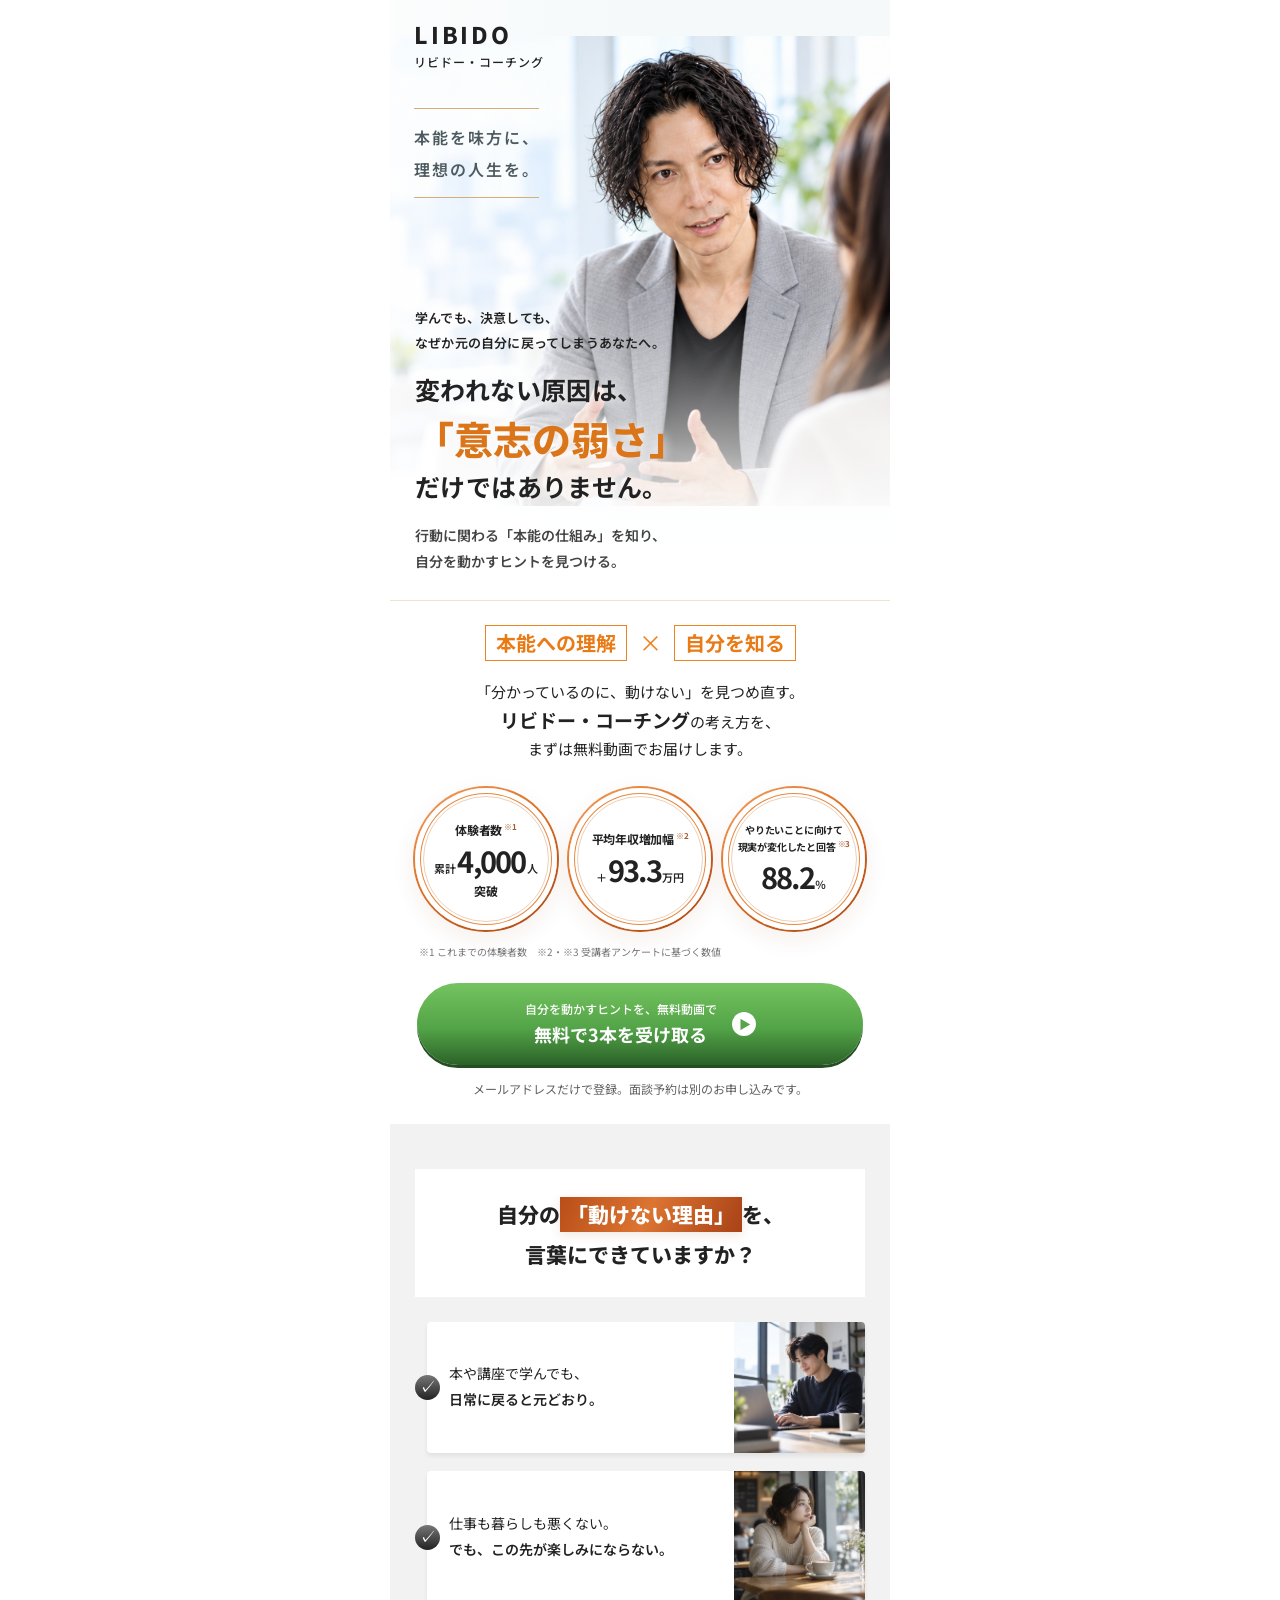
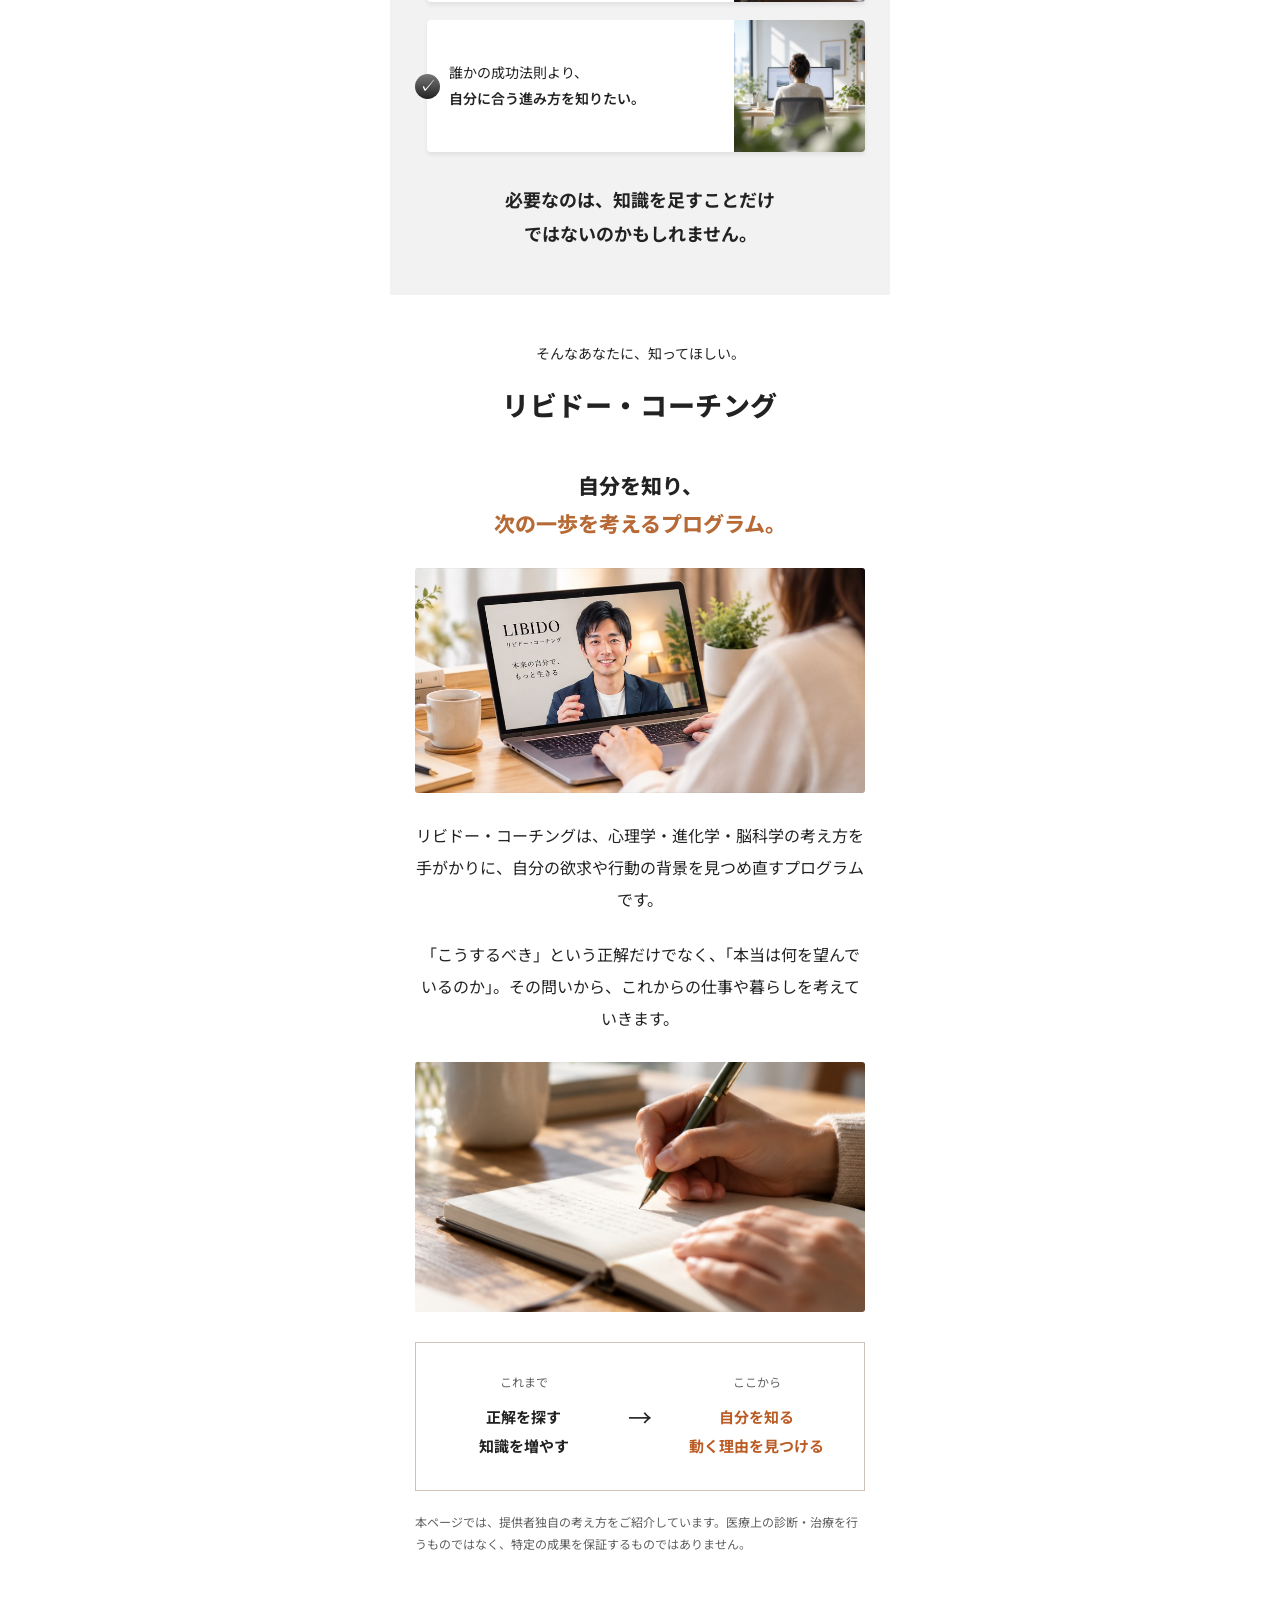
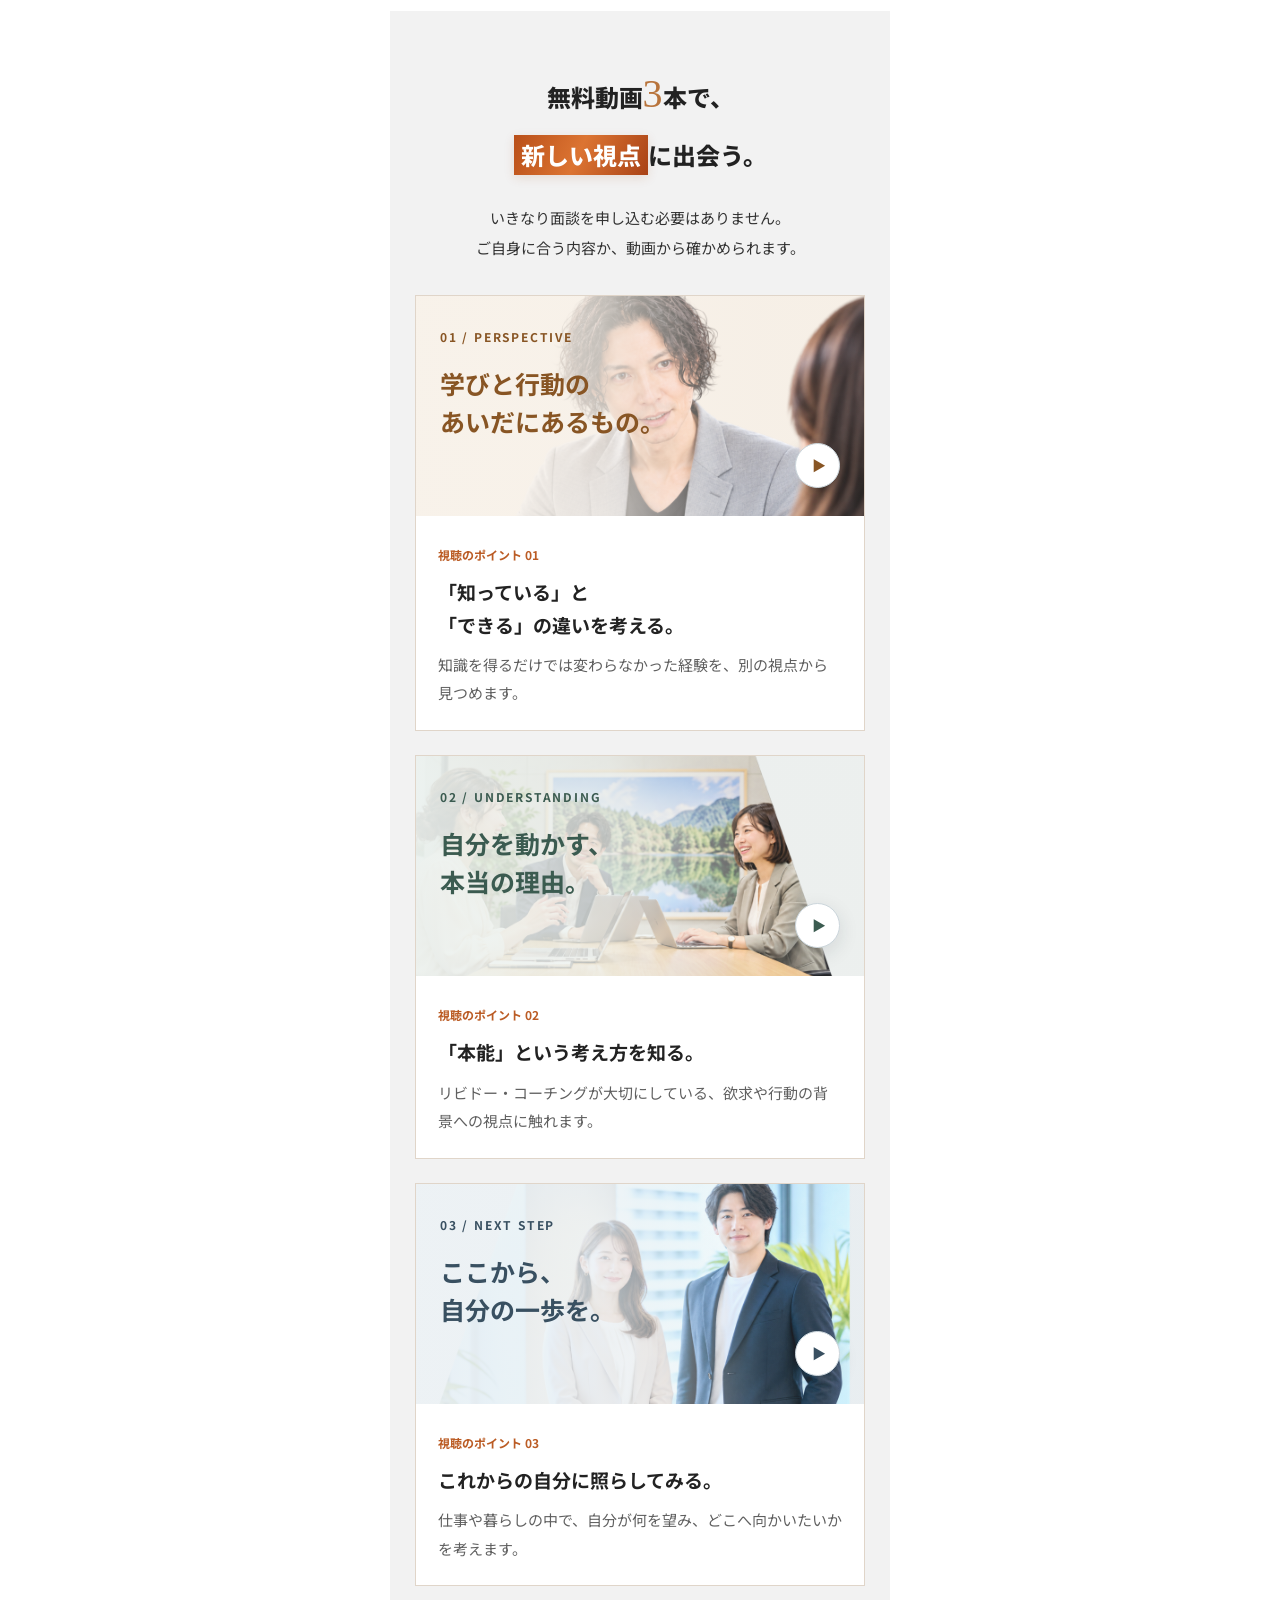
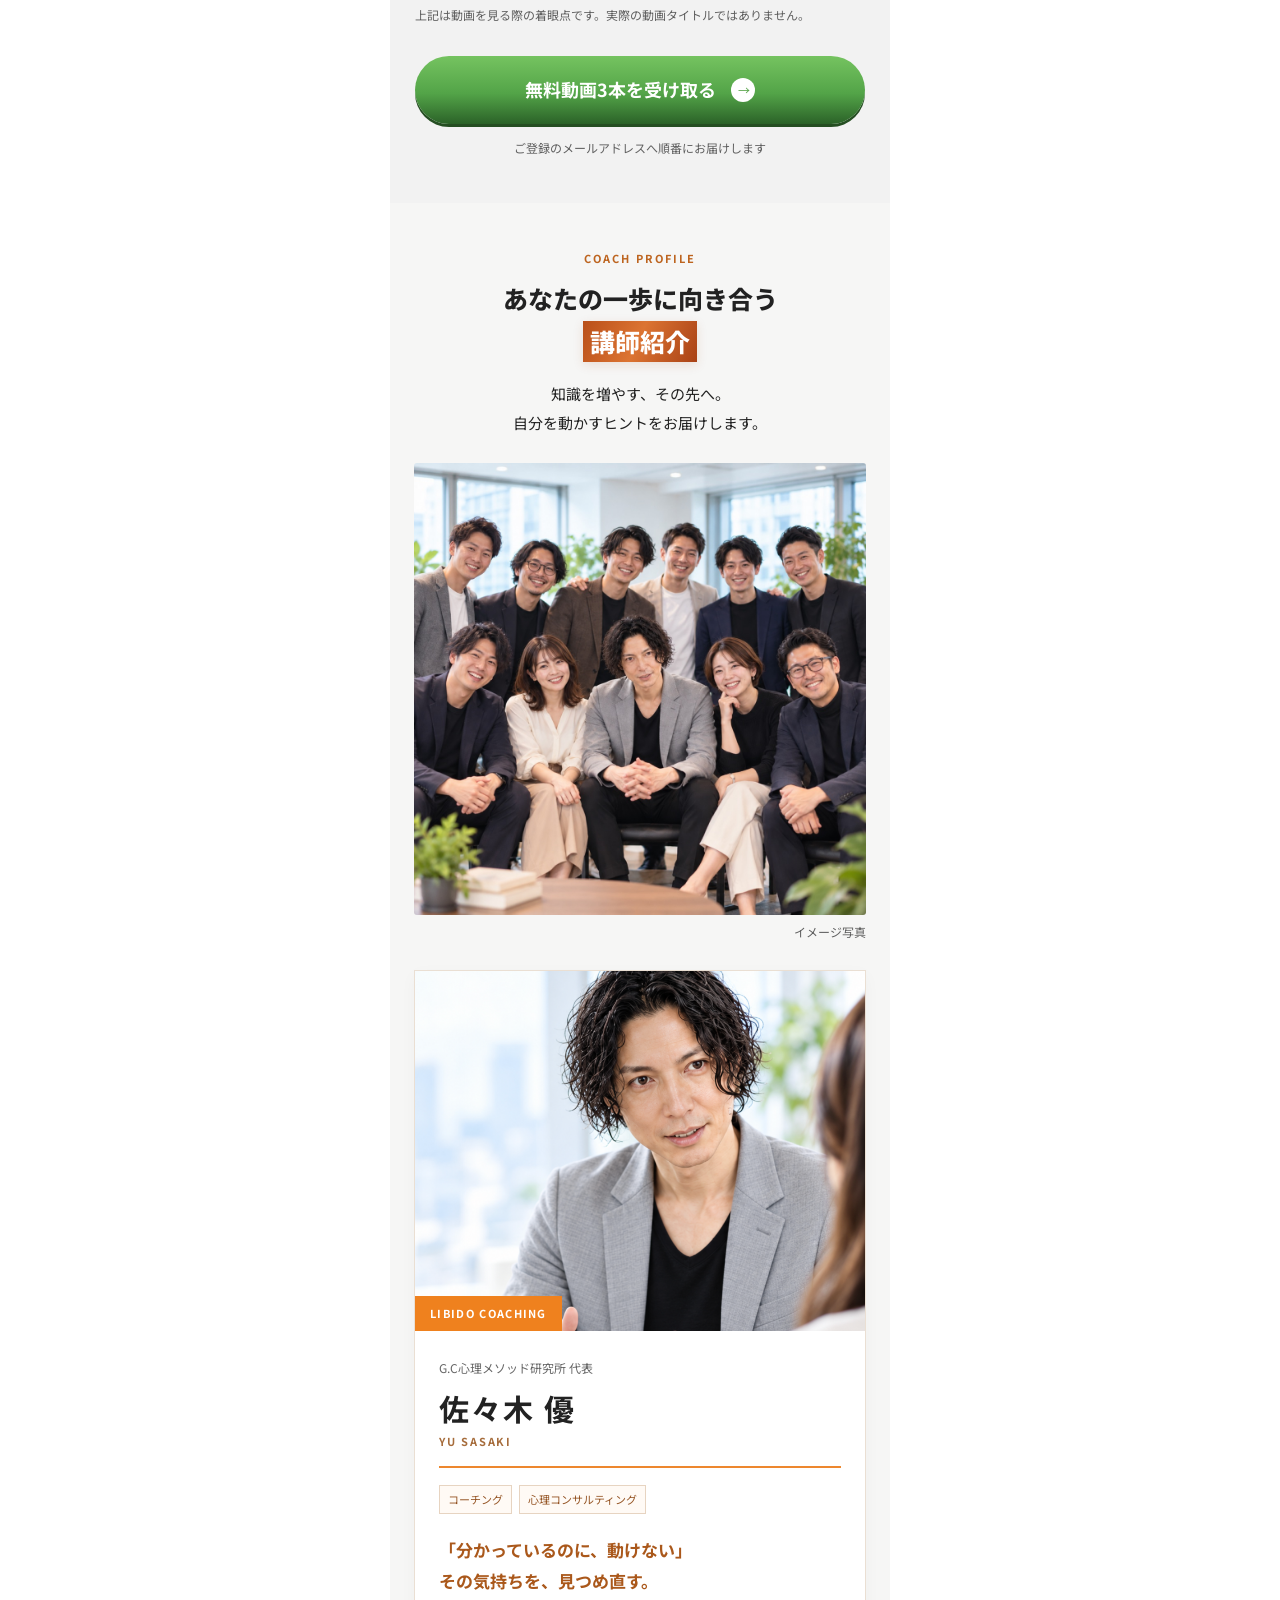
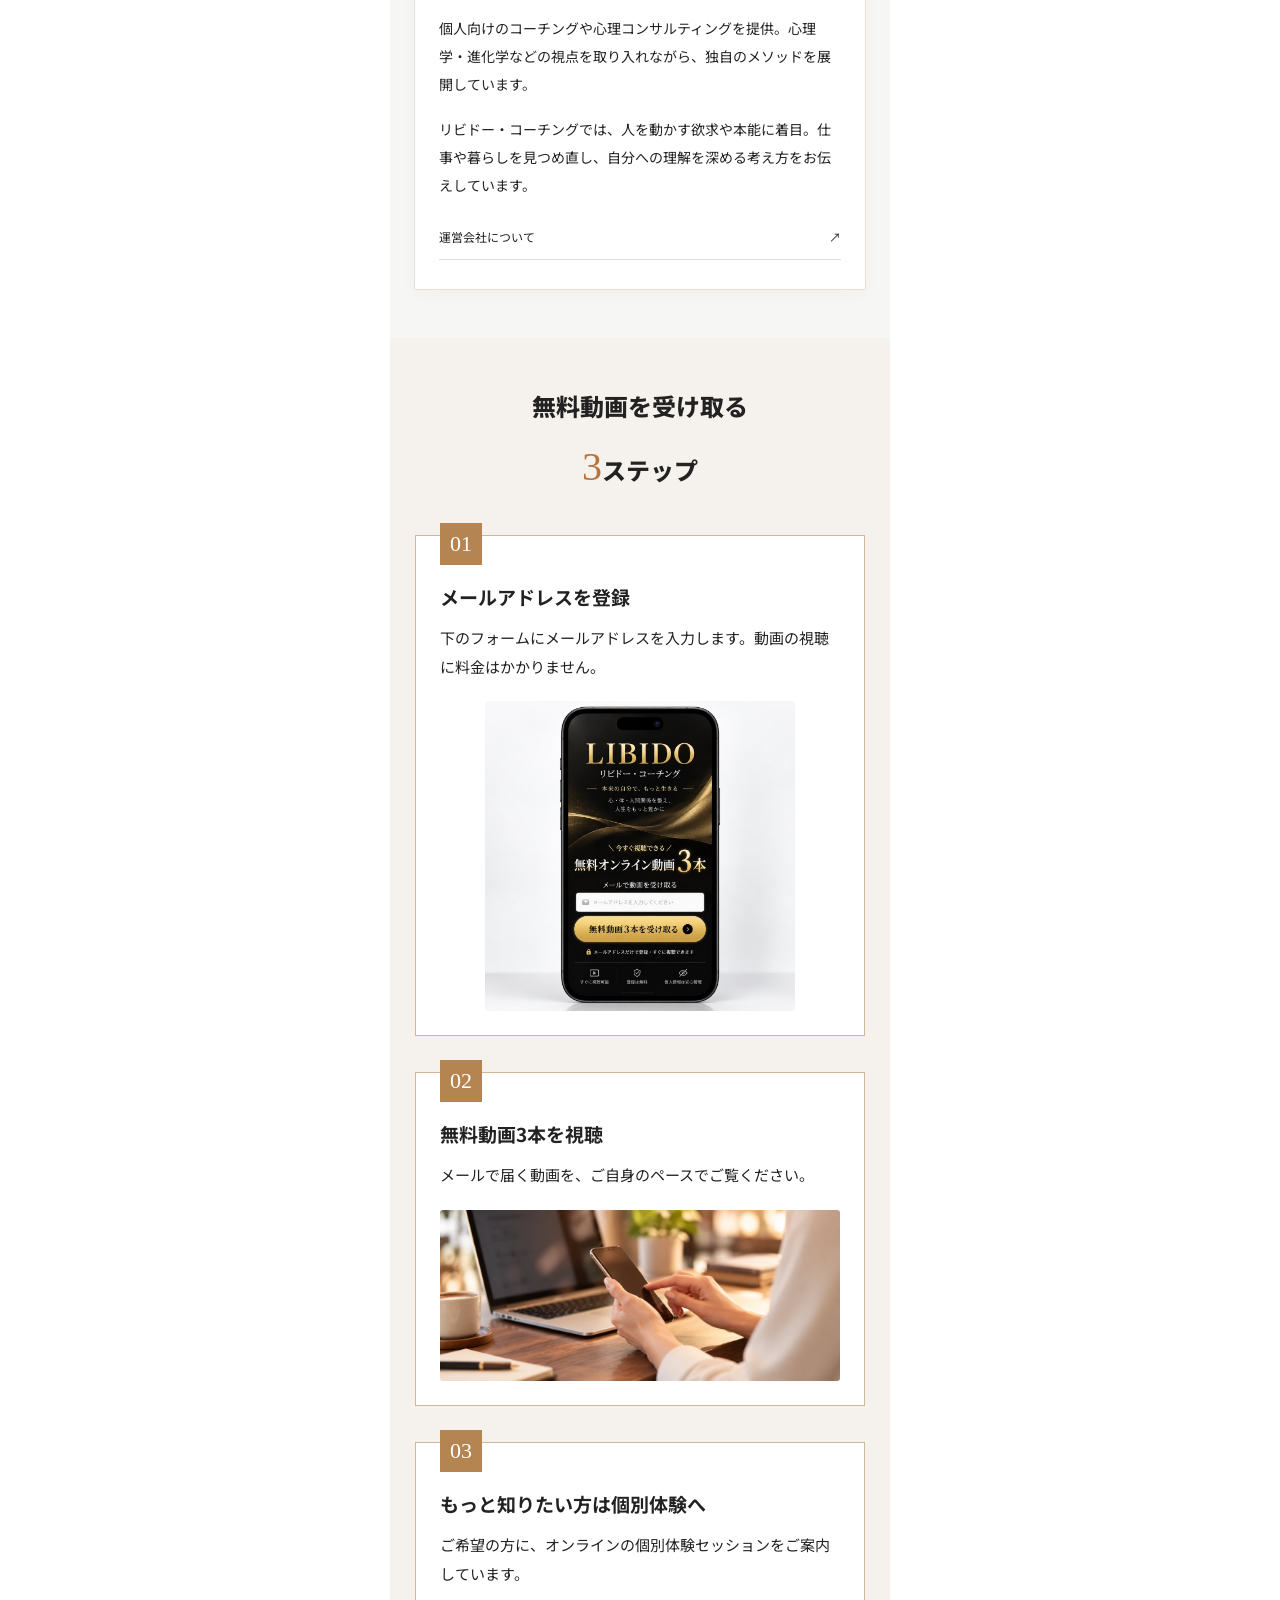
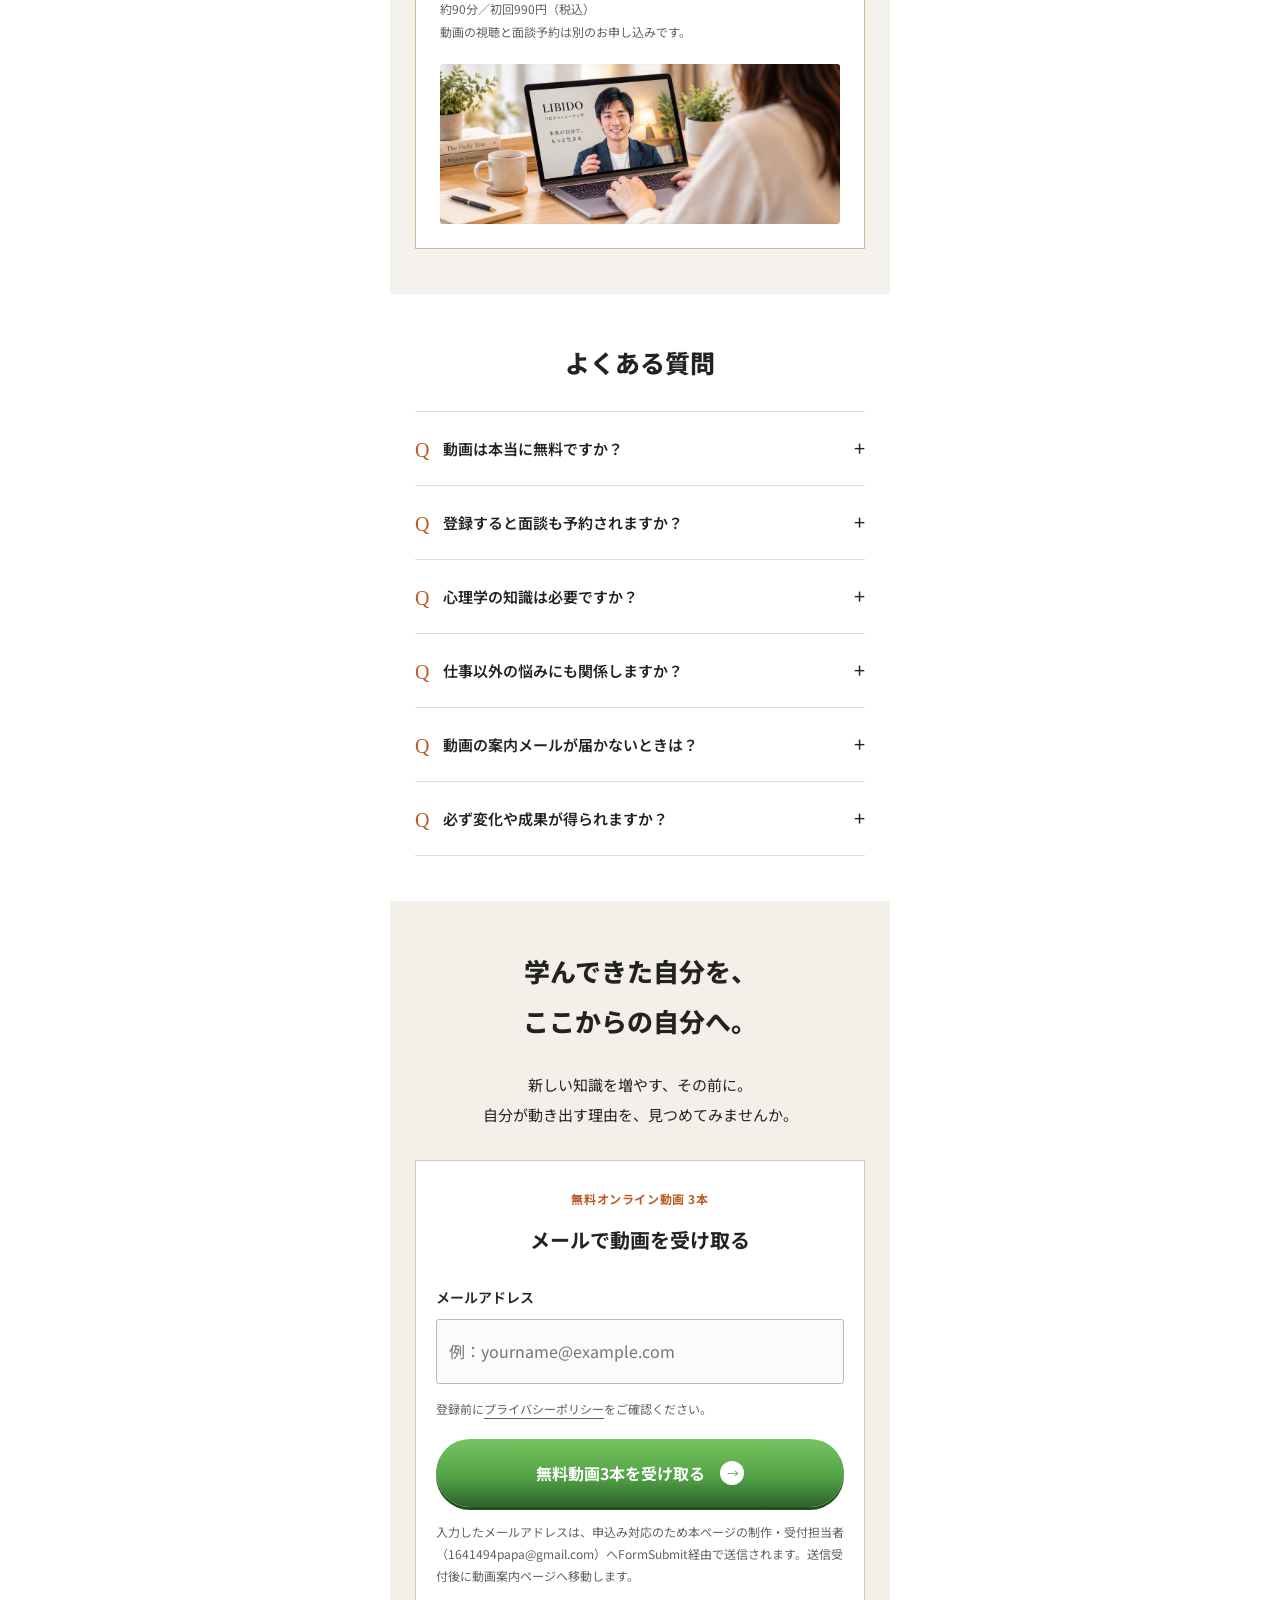
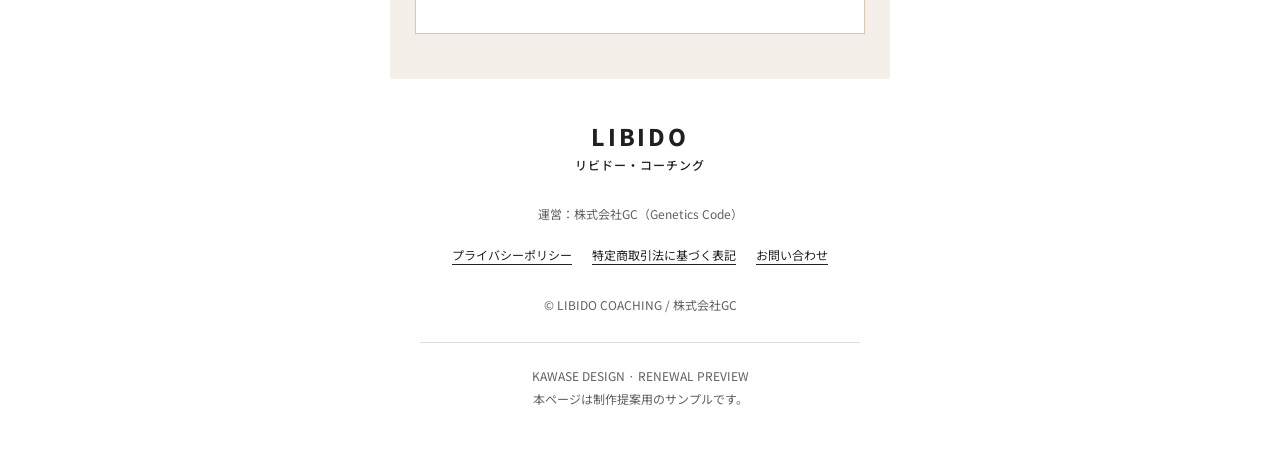
==== commit 1651631e: "Add supplied photos to video step cards" ====
--- a/docs/renewal/index.html
+++ b/docs/renewal/index.html
@@ -7,7 +7,7 @@
 <meta name="description" content="知識を増やすだけでは、変わらなかったあなたへ。自分を動かす理由を見つめ直す、リビドー・コーチング。まずは無料動画3本から。">
 <link rel="preconnect" href="https://fonts.googleapis.com"><link rel="preconnect" href="https://fonts.gstatic.com" crossorigin>
 <link href="https://fonts.googleapis.com/css2?family=Noto+Sans+JP:wght@400;500;600;700;800;900&family=Noto+Serif+JP:wght@500;600;700&display=swap" rel="stylesheet">
-<link rel="stylesheet" href="styles.css?v=20260911-badges"><script src="analytics.js?v=20260910-1" defer></script><script src="app.js?v=20260910-2" defer></script>
+<link rel="stylesheet" href="styles.css?v=20260911-video-photos"><script src="analytics.js?v=20260910-1" defer></script><script src="app.js?v=20260910-2" defer></script>
 </head>
 <body>
 <a class="skip" href="#main">本文へ移動</a>
@@ -35,9 +35,9 @@
 <li><span>✓</span><div>誰かの成功法則より、<br><strong>自分に合う進み方を知りたい。</strong></div><img class="" src="assets/work-life.jpg" alt="自分のペースで仕事に向き合う人のイメージ" width="1254" height="1254" loading="lazy" decoding="async"></li></ul><p class="closing-copy">必要なのは、知識を足すことだけ<br>ではないのかもしれません。</p></section>
 <section class="about section" id="about"><p class="section-kicker">WHAT IS LIBIDO COACHING?</p><p class="bridge">そんなあなたに、知ってほしい。</p><h2><span class="service-name">リビドー・コーチング</span><br>自分を知り、<br><em>次の一歩を考えるプログラム。</em></h2><img class="about-photo" src="assets/online-session.jpg" alt="オンラインでコーチングを受けるイメージ" width="1983" height="793" loading="lazy" decoding="async"><p class="body-copy">リビドー・コーチングは、心理学・進化学・脳科学の考え方を手がかりに、自分の欲求や行動の背景を見つめ直すプログラムです。</p><p class="body-copy">「こうするべき」という正解だけでなく、「本当は何を望んでいるのか」。その問いから、これからの仕事や暮らしを考えていきます。</p><img class="reflection-photo" src="assets/reflection.jpg" alt="ノートに自分の考えを書き出すイメージ" width="1254" height="1254" loading="lazy" decoding="async"><div class="perspective"><div><small>これまで</small><p>正解を探す<br>知識を増やす</p></div><span class="perspective-arrow">→</span><div><small>ここから</small><p>自分を知る<br>動く理由を見つける</p></div></div><p class="note">本ページでは、提供者独自の考え方をご紹介しています。医療上の診断・治療を行うものではなく、特定の成果を保証するものではありません。</p></section>
 <section class="video-section section" id="videos"><p class="section-kicker">3 FREE ONLINE VIDEOS</p><h2>無料動画<span class="number-em">3</span>本で、<br><span class="highlight">新しい視点</span>に出会う。</h2><p class="body-copy">いきなり面談を申し込む必要はありません。<br>ご自身に合う内容か、動画から確かめられます。</p><div class="video-list">
-<article class="video-card"><div class="video-cover cover-one"><span>01 / PERSPECTIVE</span><p>学びと行動の<br>あいだにあるもの。</p><i aria-hidden="true">▶</i></div><div class="video-text"><span>視聴のポイント 01</span><h3>「知っている」と<br>「できる」の違いを考える。</h3><p>知識を得るだけでは変わらなかった経験を、別の視点から見つめます。</p></div></article>
-<article class="video-card"><div class="video-cover cover-two"><span>02 / UNDERSTANDING</span><p>自分を動かす、<br>本当の理由。</p><i aria-hidden="true">▶</i></div><div class="video-text"><span>視聴のポイント 02</span><h3>「本能」という考え方を知る。</h3><p>リビドー・コーチングが大切にしている、欲求や行動の背景への視点に触れます。</p></div></article>
-<article class="video-card"><div class="video-cover cover-three"><span>03 / NEXT STEP</span><p>ここから、<br>自分の一歩を。</p><i aria-hidden="true">▶</i></div><div class="video-text"><span>視聴のポイント 03</span><h3>これからの自分に照らしてみる。</h3><p>仕事や暮らしの中で、自分が何を望み、どこへ向かいたいかを考えます。</p></div></article></div><p class="note">上記は動画を見る際の着眼点です。実際の動画タイトルではありません。</p><a class="button" href="#register">無料動画3本を受け取る<span>→</span></a><p class="micro">ご登録のメールアドレスへ順番にお届けします</p></section>
+<article class="video-card"><div class="video-cover cover-one"><img class="video-cover-photo" src="assets/video-perspective.png" alt="コーチと対話するイメージ" width="1000" height="790" loading="lazy" decoding="async"><span>01 / PERSPECTIVE</span><p>学びと行動の<br>あいだにあるもの。</p><i aria-hidden="true">▶</i></div><div class="video-text"><span>視聴のポイント 01</span><h3>「知っている」と<br>「できる」の違いを考える。</h3><p>知識を得るだけでは変わらなかった経験を、別の視点から見つめます。</p></div></article>
+<article class="video-card"><div class="video-cover cover-two"><img class="video-cover-photo" src="assets/video-understanding.png" alt="対話を通して理解を深めるイメージ" width="1000" height="750" loading="lazy" decoding="async"><span>02 / UNDERSTANDING</span><p>自分を動かす、<br>本当の理由。</p><i aria-hidden="true">▶</i></div><div class="video-text"><span>視聴のポイント 02</span><h3>「本能」という考え方を知る。</h3><p>リビドー・コーチングが大切にしている、欲求や行動の背景への視点に触れます。</p></div></article>
+<article class="video-card"><div class="video-cover cover-three"><img class="video-cover-photo" src="assets/video-next-step.png" alt="これからの一歩を考える人のイメージ" width="1000" height="750" loading="lazy" decoding="async"><span>03 / NEXT STEP</span><p>ここから、<br>自分の一歩を。</p><i aria-hidden="true">▶</i></div><div class="video-text"><span>視聴のポイント 03</span><h3>これからの自分に照らしてみる。</h3><p>仕事や暮らしの中で、自分が何を望み、どこへ向かいたいかを考えます。</p></div></article></div><p class="note">上記は動画を見る際の着眼点です。実際の動画タイトルではありません。</p><a class="button" href="#register">無料動画3本を受け取る<span>→</span></a><p class="micro">ご登録のメールアドレスへ順番にお届けします</p></section>
 <section class="profile section" id="profile" aria-labelledby="coach-heading">
 <p class="coach-eyebrow">COACH PROFILE</p><h2 id="coach-heading">あなたの一歩に向き合う<br><span class="highlight">講師紹介</span></h2>
 <p class="coach-intro">知識を増やす、その先へ。<br>自分を動かすヒントをお届けします。</p>
--- a/docs/renewal/styles.css
+++ b/docs/renewal/styles.css
@@ -45,3 +45,16 @@
 .badge-notes{font-size:10px!important;line-height:1.65!important;color:#777;text-align:left;margin:0 2px 23px}
 .highlight{background:linear-gradient(115deg,#b94f19 0%,#dc7432 48%,#a94216 100%);color:#fff;padding:2px 7px 3px;box-shadow:0 3px 10px #9d461522;box-decoration-break:clone;-webkit-box-decoration-break:clone}
 @media(max-width:370px){.hero-badges{gap:5px;margin-left:-7px;margin-right:-7px}.hero-badges>div{padding-left:3px;padding-right:3px}.hero-badges .badge-title{font-size:10px}.hero-badges .badge-title-long{font-size:9px}.hero-badges strong{font-size:25px}.hero-badges strong small{font-size:9px}.hero-badges .badge-bottom{font-size:10px}}
+
+/* Supplied photography for the three video steps. */
+.video-cover{min-height:220px;isolation:isolate;overflow:hidden;padding:24px}
+.video-cover-photo{position:absolute;inset:0;width:100%;height:100%;object-fit:cover;object-position:center;z-index:-2}
+.video-cover:after{content:'';position:absolute;inset:0;background:linear-gradient(90deg,#f8f2eaeF 0%,#f8f2eac8 42%,#f8f2ea22 76%);z-index:-1}
+.cover-two:after{background:linear-gradient(90deg,#edf2efeF 0%,#edf2efc4 43%,#edf2ef18 78%)}
+.cover-three:after{background:linear-gradient(90deg,#edf2f5ef 0%,#edf2f5c4 43%,#edf2f51c 78%)}
+.video-cover>span,.video-cover>p{position:relative;z-index:1;max-width:70%}
+.video-cover i{z-index:2;box-shadow:0 6px 20px #1a26351f}
+.cover-one .video-cover-photo{object-position:58% 22%}
+.cover-two .video-cover-photo{object-position:54% 48%}
+.cover-three .video-cover-photo{object-position:53% 42%}
+@media(max-width:370px){.video-cover{min-height:205px;padding:20px}.video-cover p{font-size:22px}.video-cover i{right:18px;bottom:20px}}
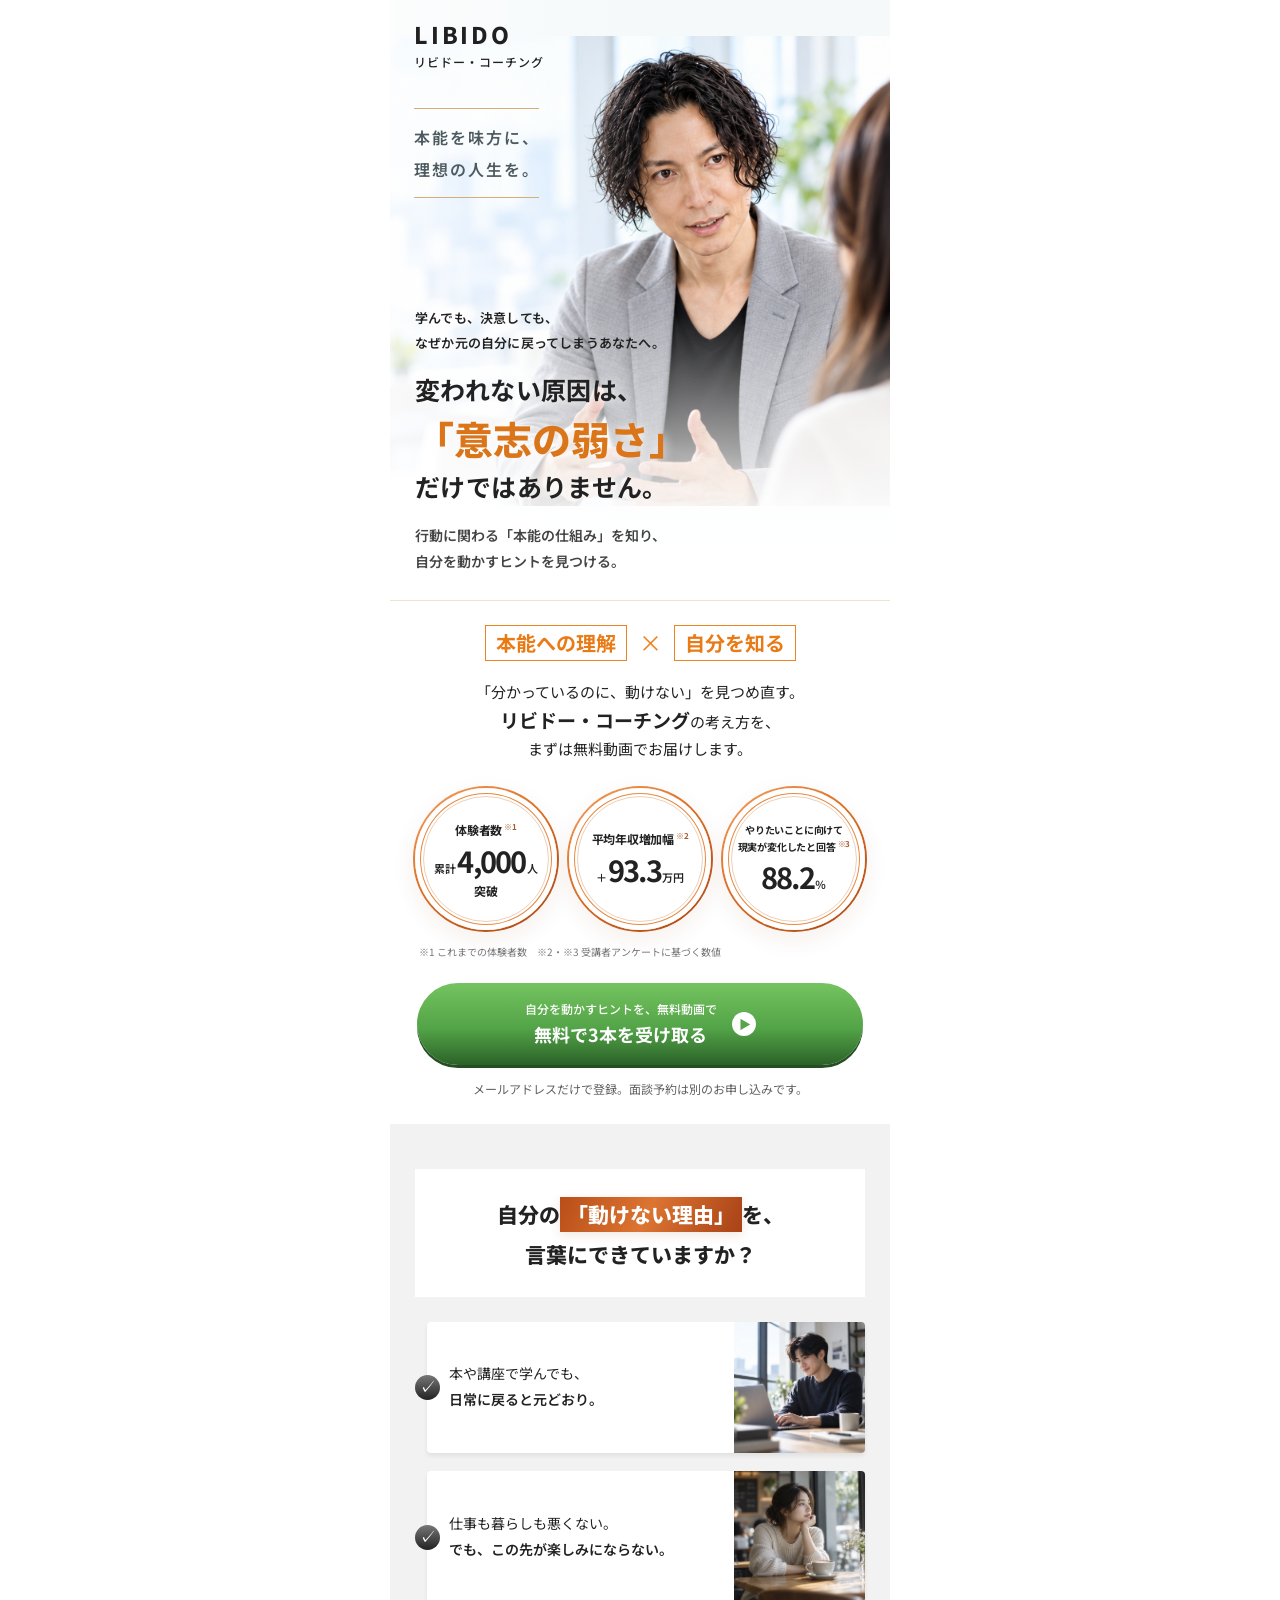
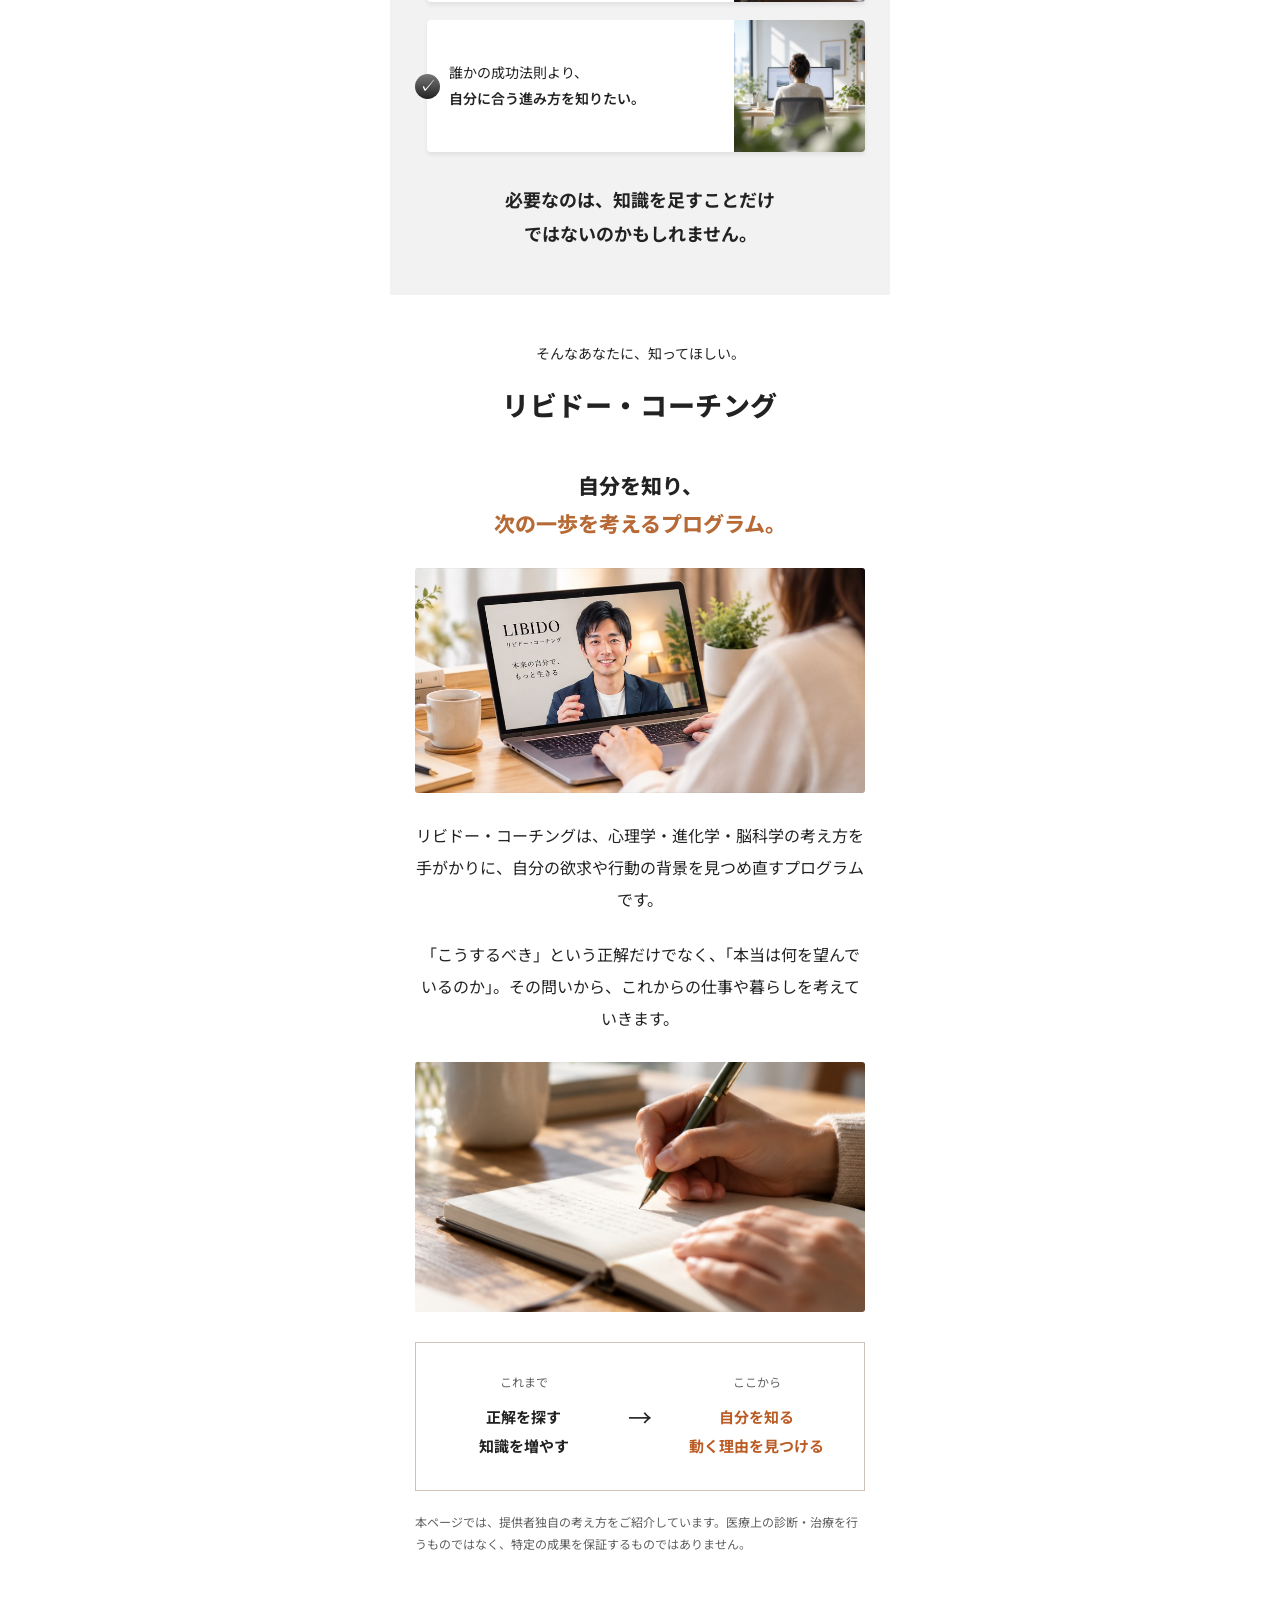
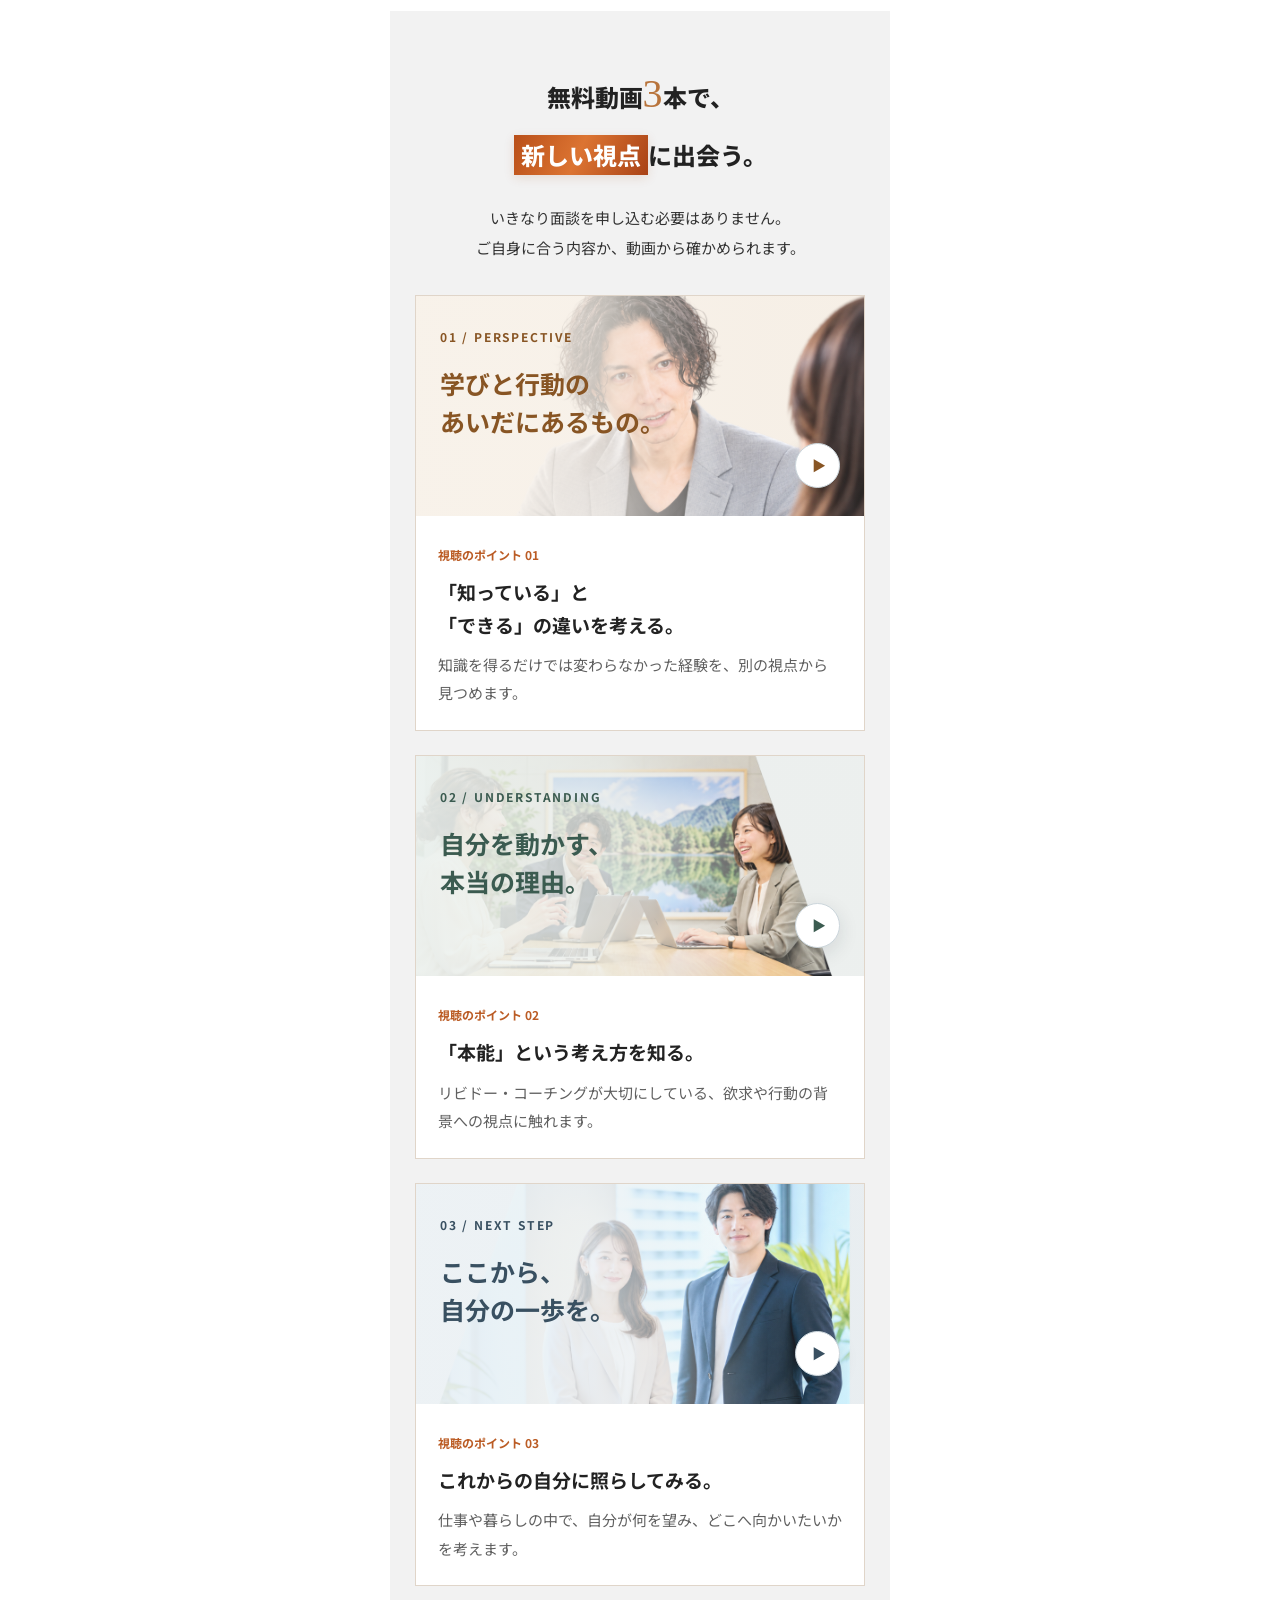
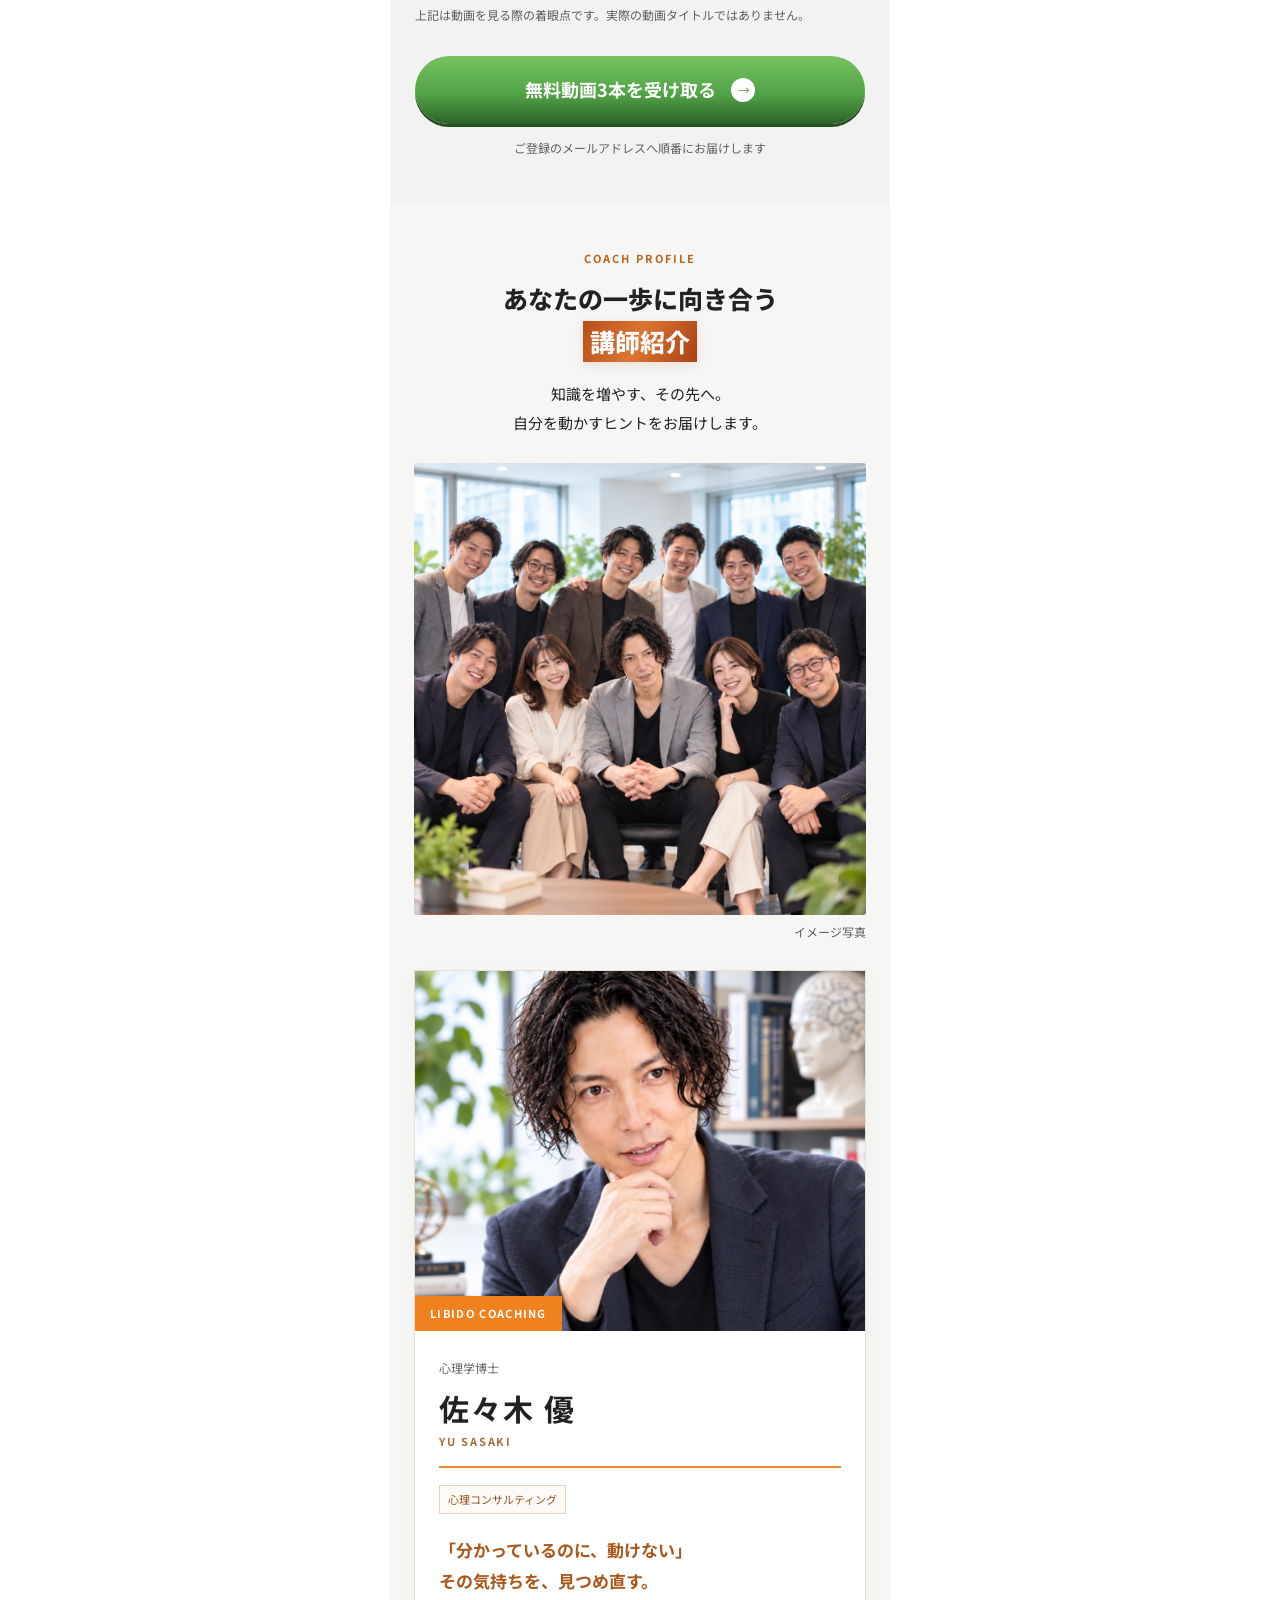
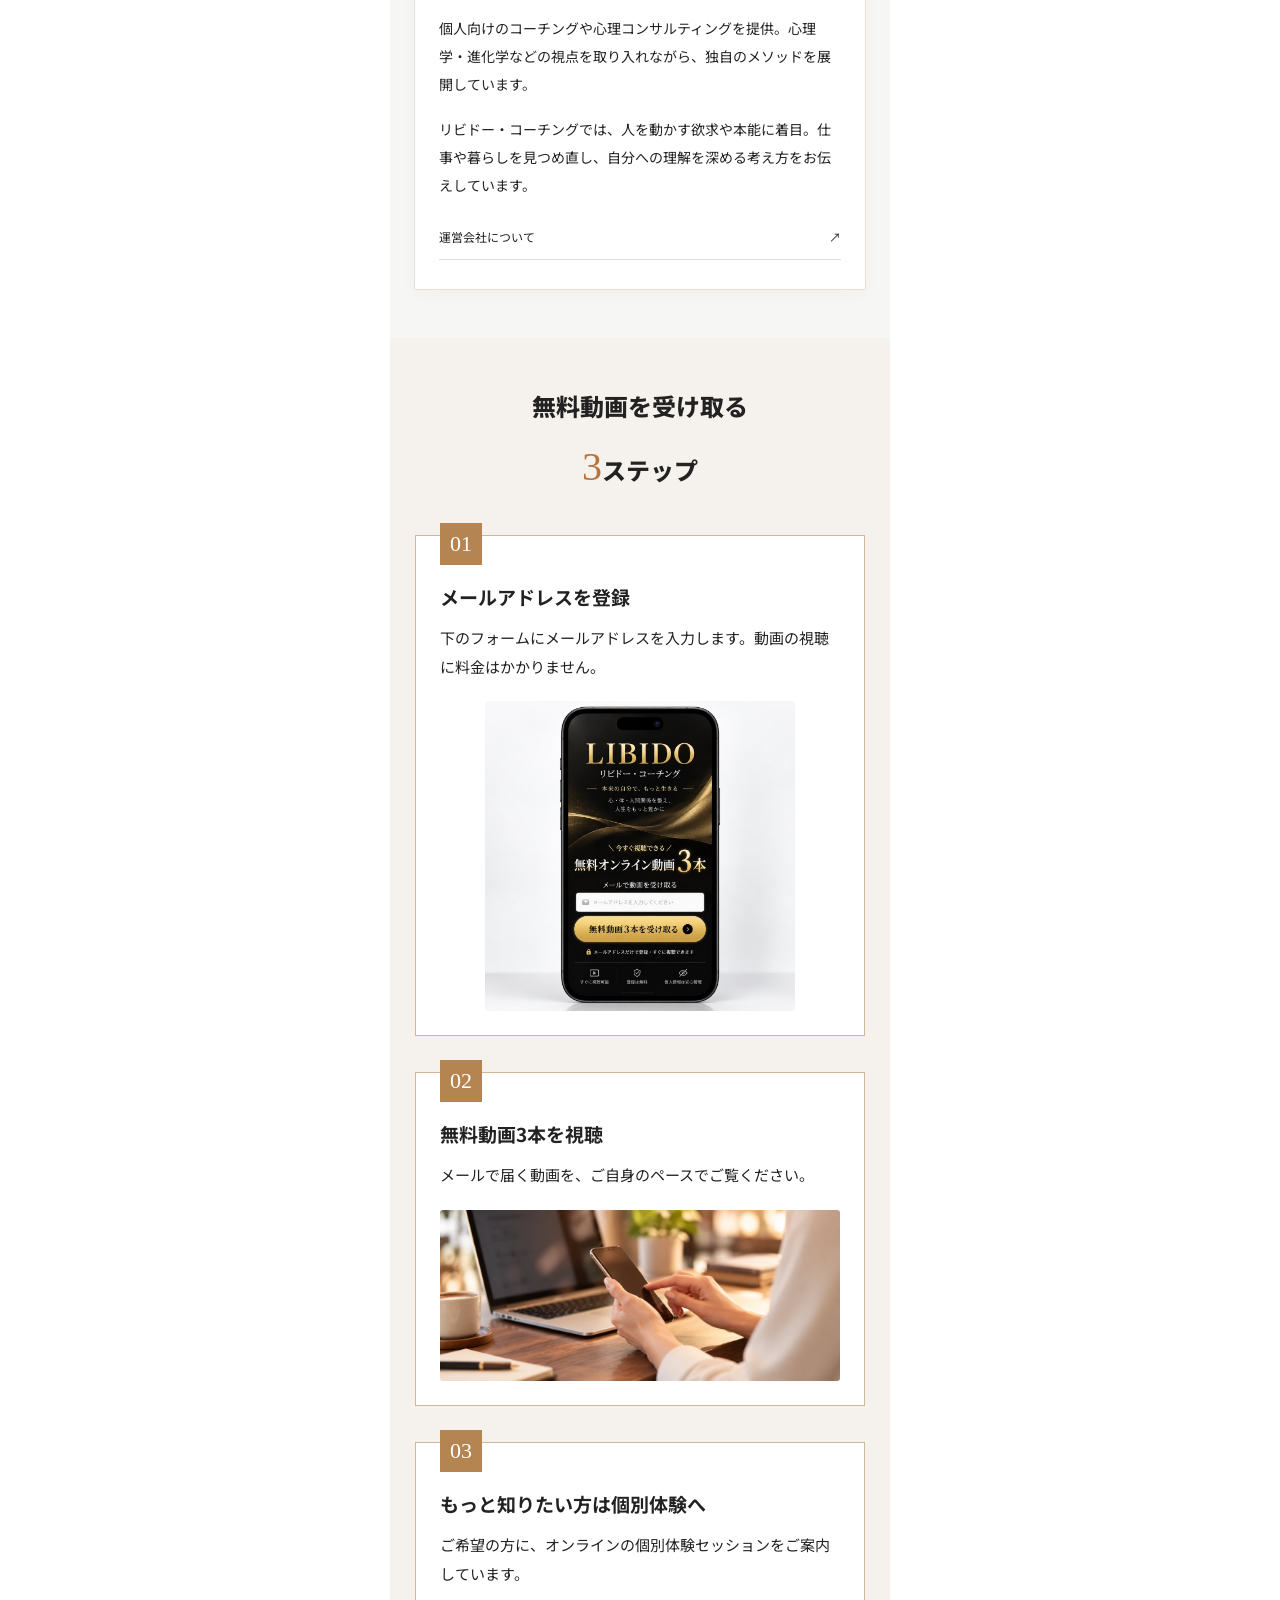
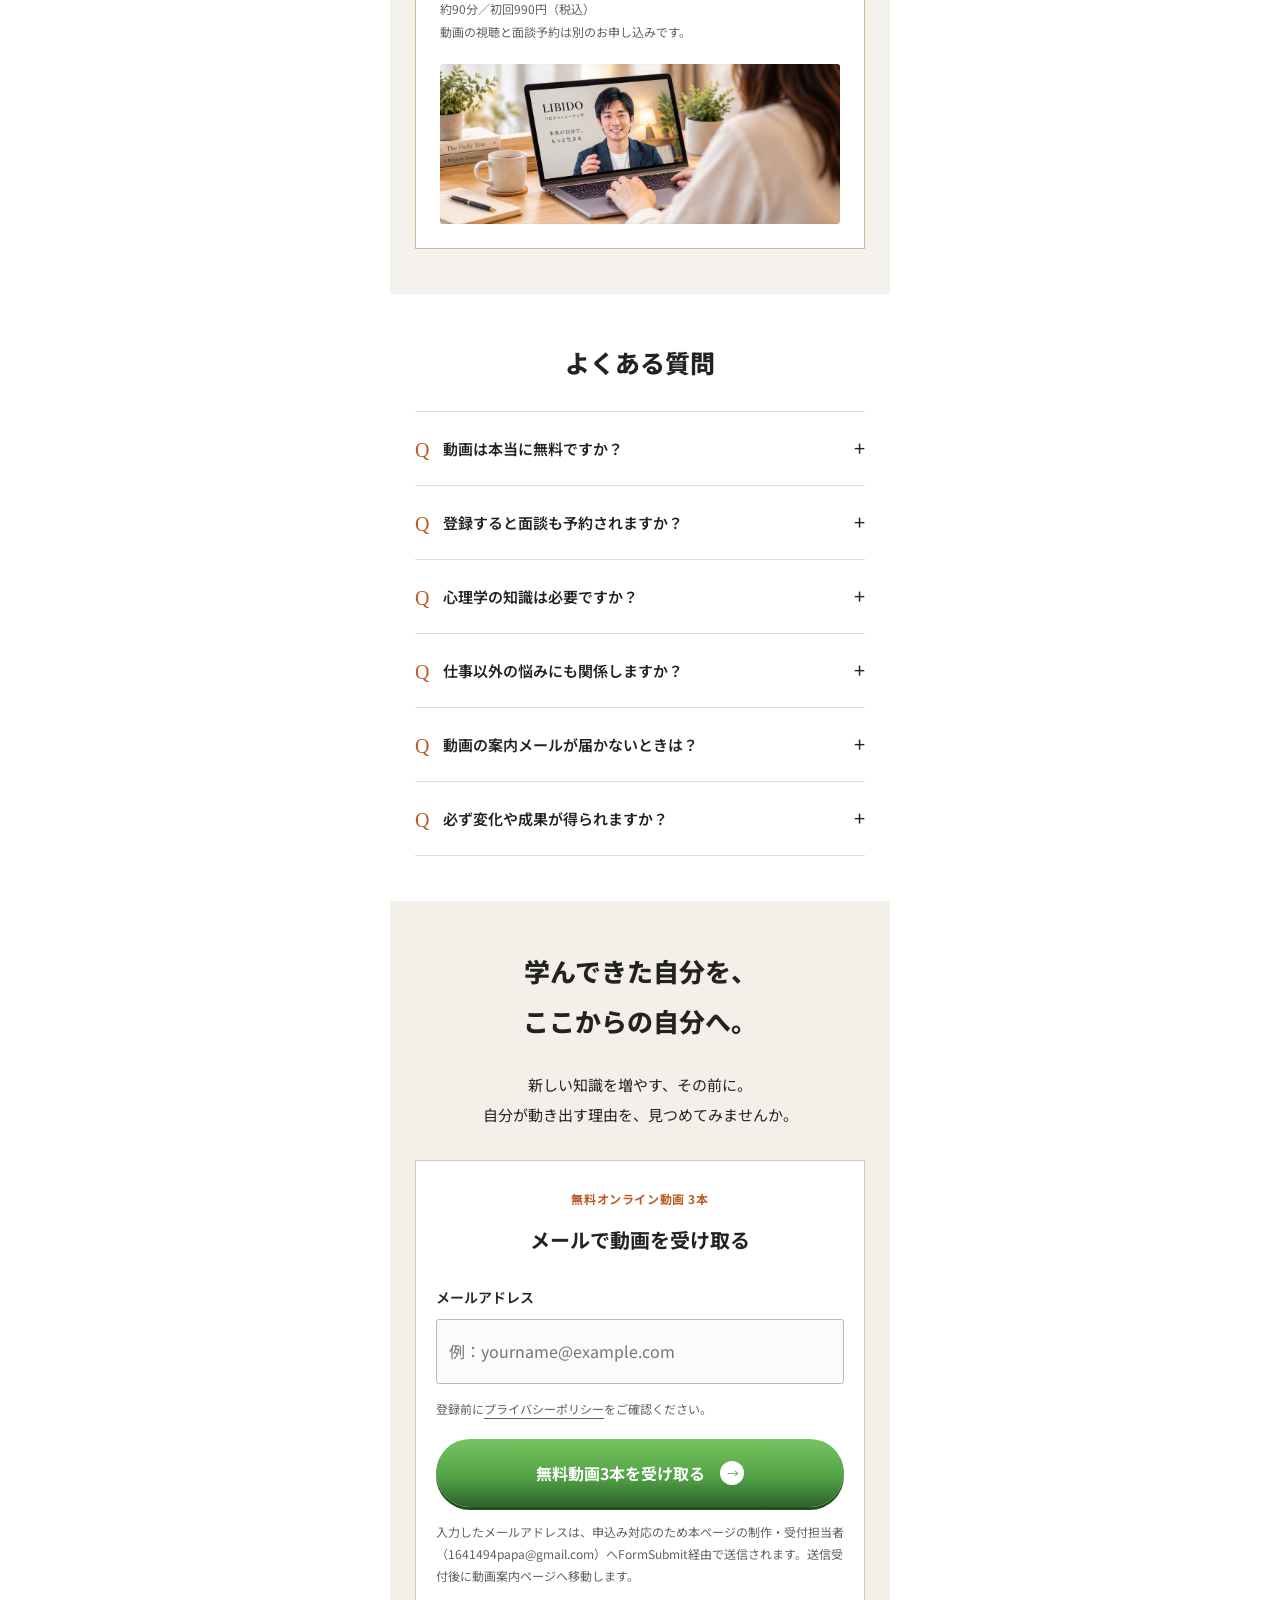
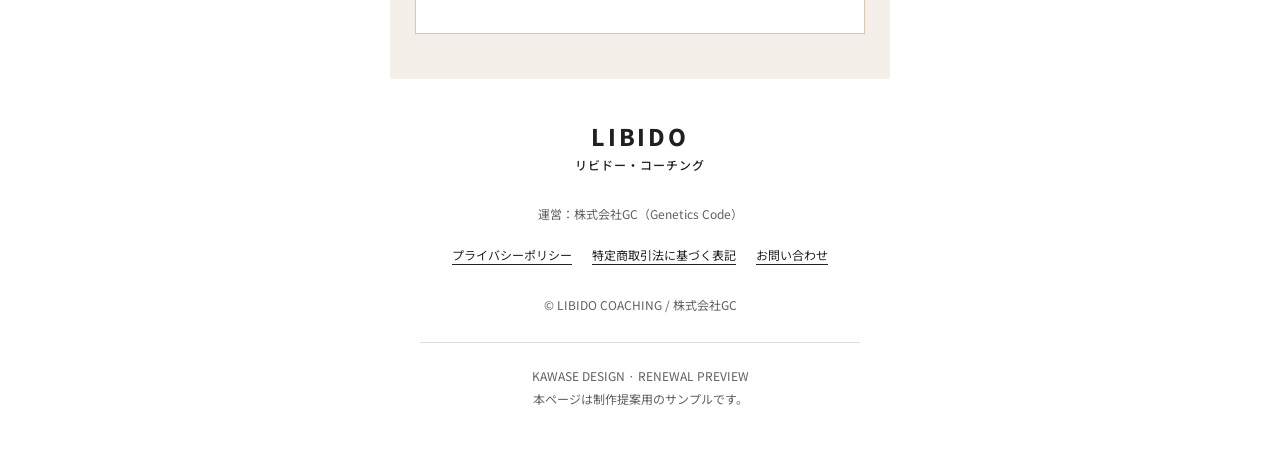
==== commit 913aa45b: "Update coach profile photo and credentials" ====
--- a/docs/renewal/index.html
+++ b/docs/renewal/index.html
@@ -7,7 +7,7 @@
 <meta name="description" content="知識を増やすだけでは、変わらなかったあなたへ。自分を動かす理由を見つめ直す、リビドー・コーチング。まずは無料動画3本から。">
 <link rel="preconnect" href="https://fonts.googleapis.com"><link rel="preconnect" href="https://fonts.gstatic.com" crossorigin>
 <link href="https://fonts.googleapis.com/css2?family=Noto+Sans+JP:wght@400;500;600;700;800;900&family=Noto+Serif+JP:wght@500;600;700&display=swap" rel="stylesheet">
-<link rel="stylesheet" href="styles.css?v=20260911-video-photos"><script src="analytics.js?v=20260910-1" defer></script><script src="app.js?v=20260910-2" defer></script>
+<link rel="stylesheet" href="styles.css?v=20260911-profile"><script src="analytics.js?v=20260910-1" defer></script><script src="app.js?v=20260910-2" defer></script>
 </head>
 <body>
 <a class="skip" href="#main">本文へ移動</a>
@@ -42,9 +42,9 @@
 <p class="coach-eyebrow">COACH PROFILE</p><h2 id="coach-heading">あなたの一歩に向き合う<br><span class="highlight">講師紹介</span></h2>
 <p class="coach-intro">知識を増やす、その先へ。<br>自分を動かすヒントをお届けします。</p>
 <figure class="community-photo"><img class="" src="assets/community.jpg" alt="人々が集まる集合写真のイメージ" width="1254" height="1254" loading="lazy" decoding="async"><figcaption>イメージ写真</figcaption></figure><article class="coach-card">
-<div class="coach-visual"><img src="assets/coach-introduction.png" alt="相談者と向き合う佐々木優のイメージ" loading="lazy" width="1578" height="1774"><span class="coach-label">LIBIDO COACHING</span></div>
-<div class="coach-detail"><p class="coach-role">G.C心理メソッド研究所 代表</p><h3>佐々木 優 <span>YU SASAKI</span></h3>
-<div class="coach-fields"><span>コーチング</span><span>心理コンサルティング</span></div>
+<div class="coach-visual"><img src="assets/coach-profile-new.jpg" alt="心理学博士・佐々木優のプロフィールイメージ" loading="lazy" width="1040" height="1200" decoding="async"><span class="coach-label">LIBIDO COACHING</span></div>
+<div class="coach-detail"><p class="coach-role">心理学博士</p><h3>佐々木 優 <span>YU SASAKI</span></h3>
+<div class="coach-fields"><span>心理コンサルティング</span></div>
 <p class="coach-message">「分かっているのに、動けない」<br>その気持ちを、見つめ直す。</p>
 <p>個人向けのコーチングや心理コンサルティングを提供。心理学・進化学などの視点を取り入れながら、独自のメソッドを展開しています。</p>
 <p>リビドー・コーチングでは、人を動かす欲求や本能に着目。仕事や暮らしを見つめ直し、自分への理解を深める考え方をお伝えしています。</p>
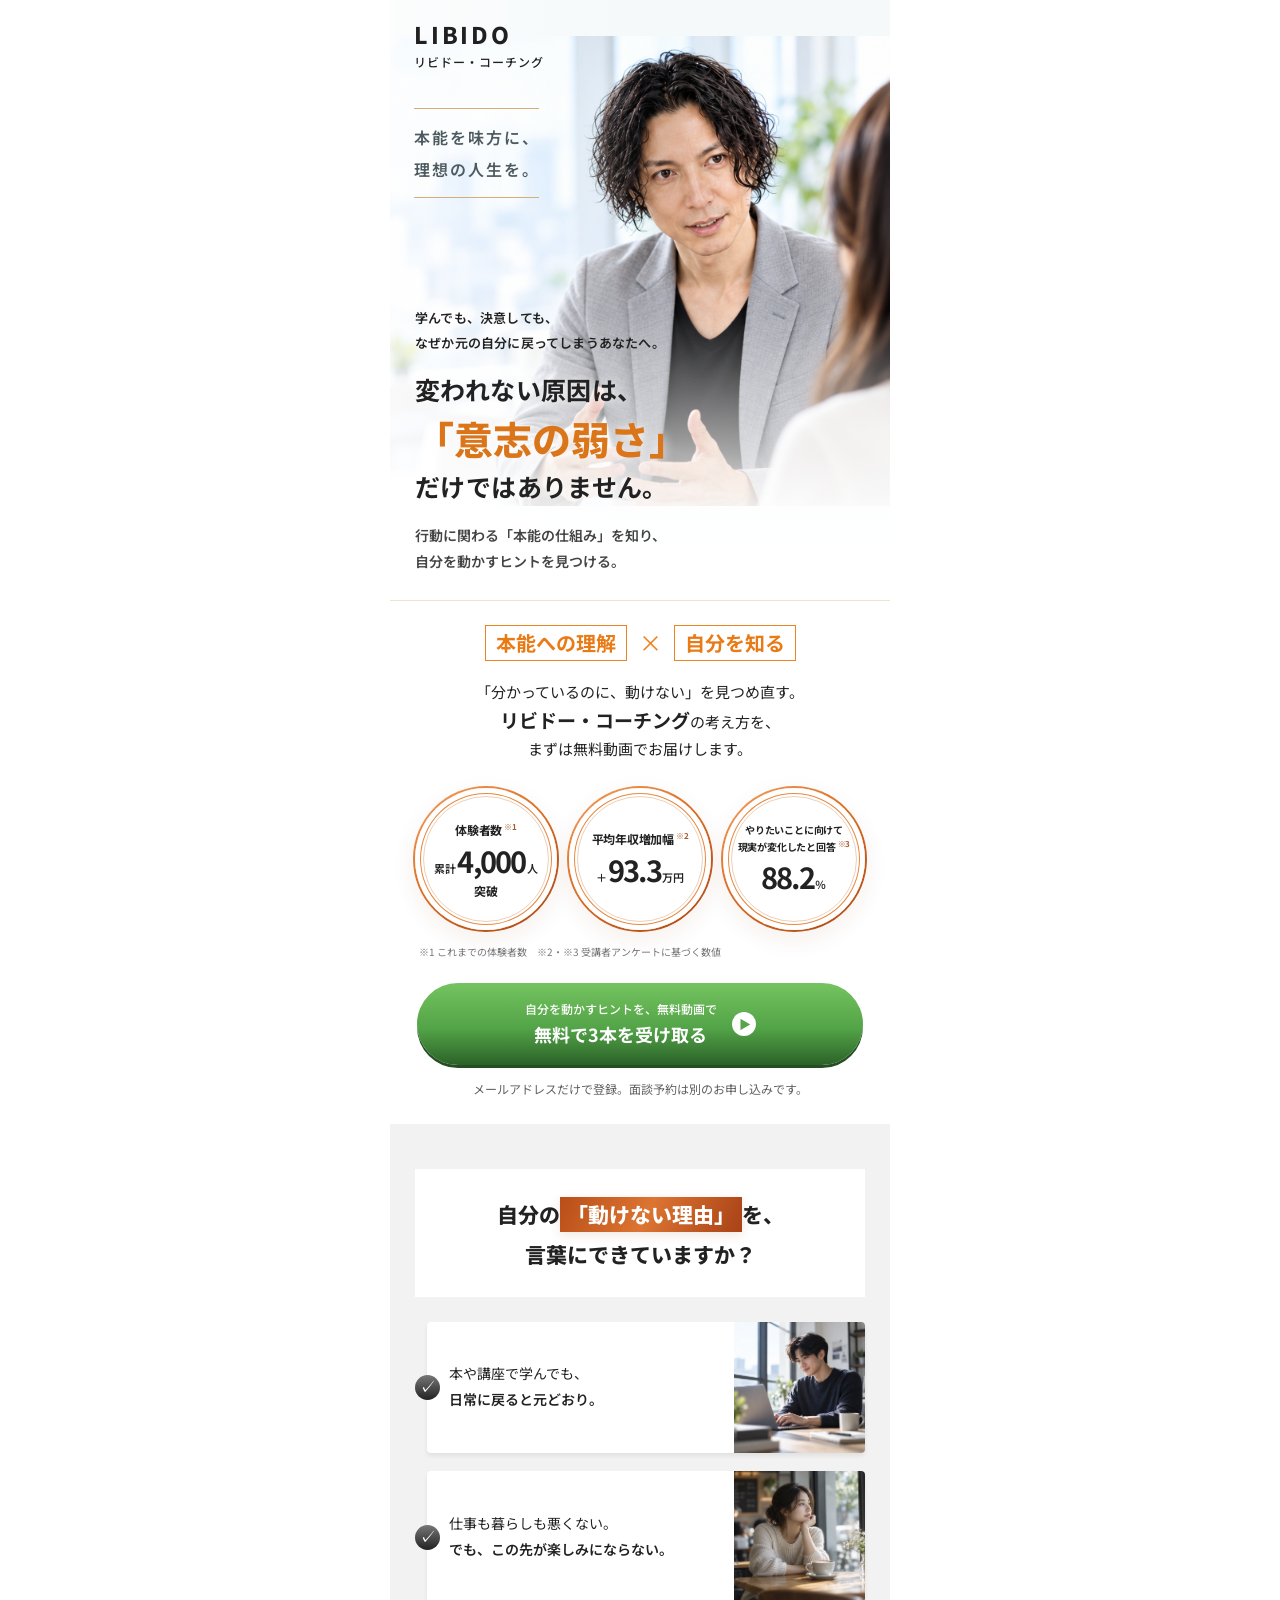
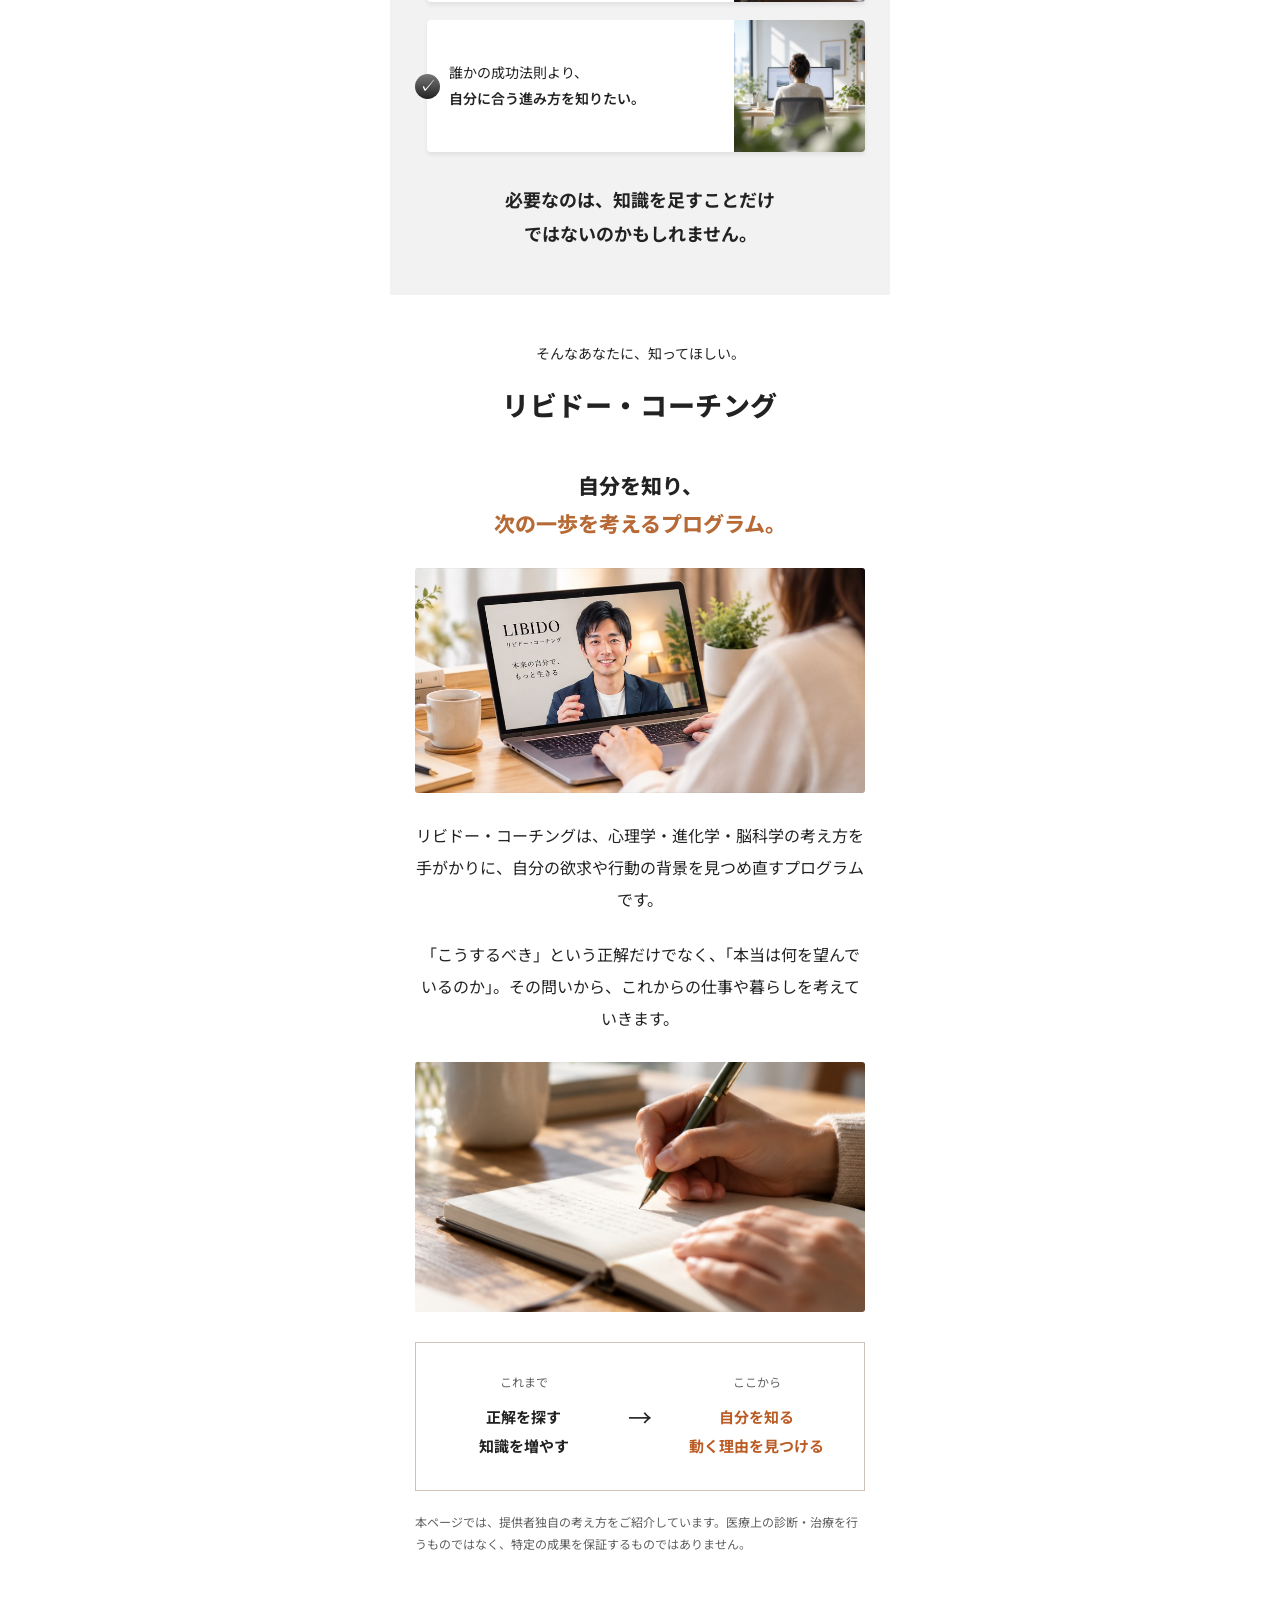
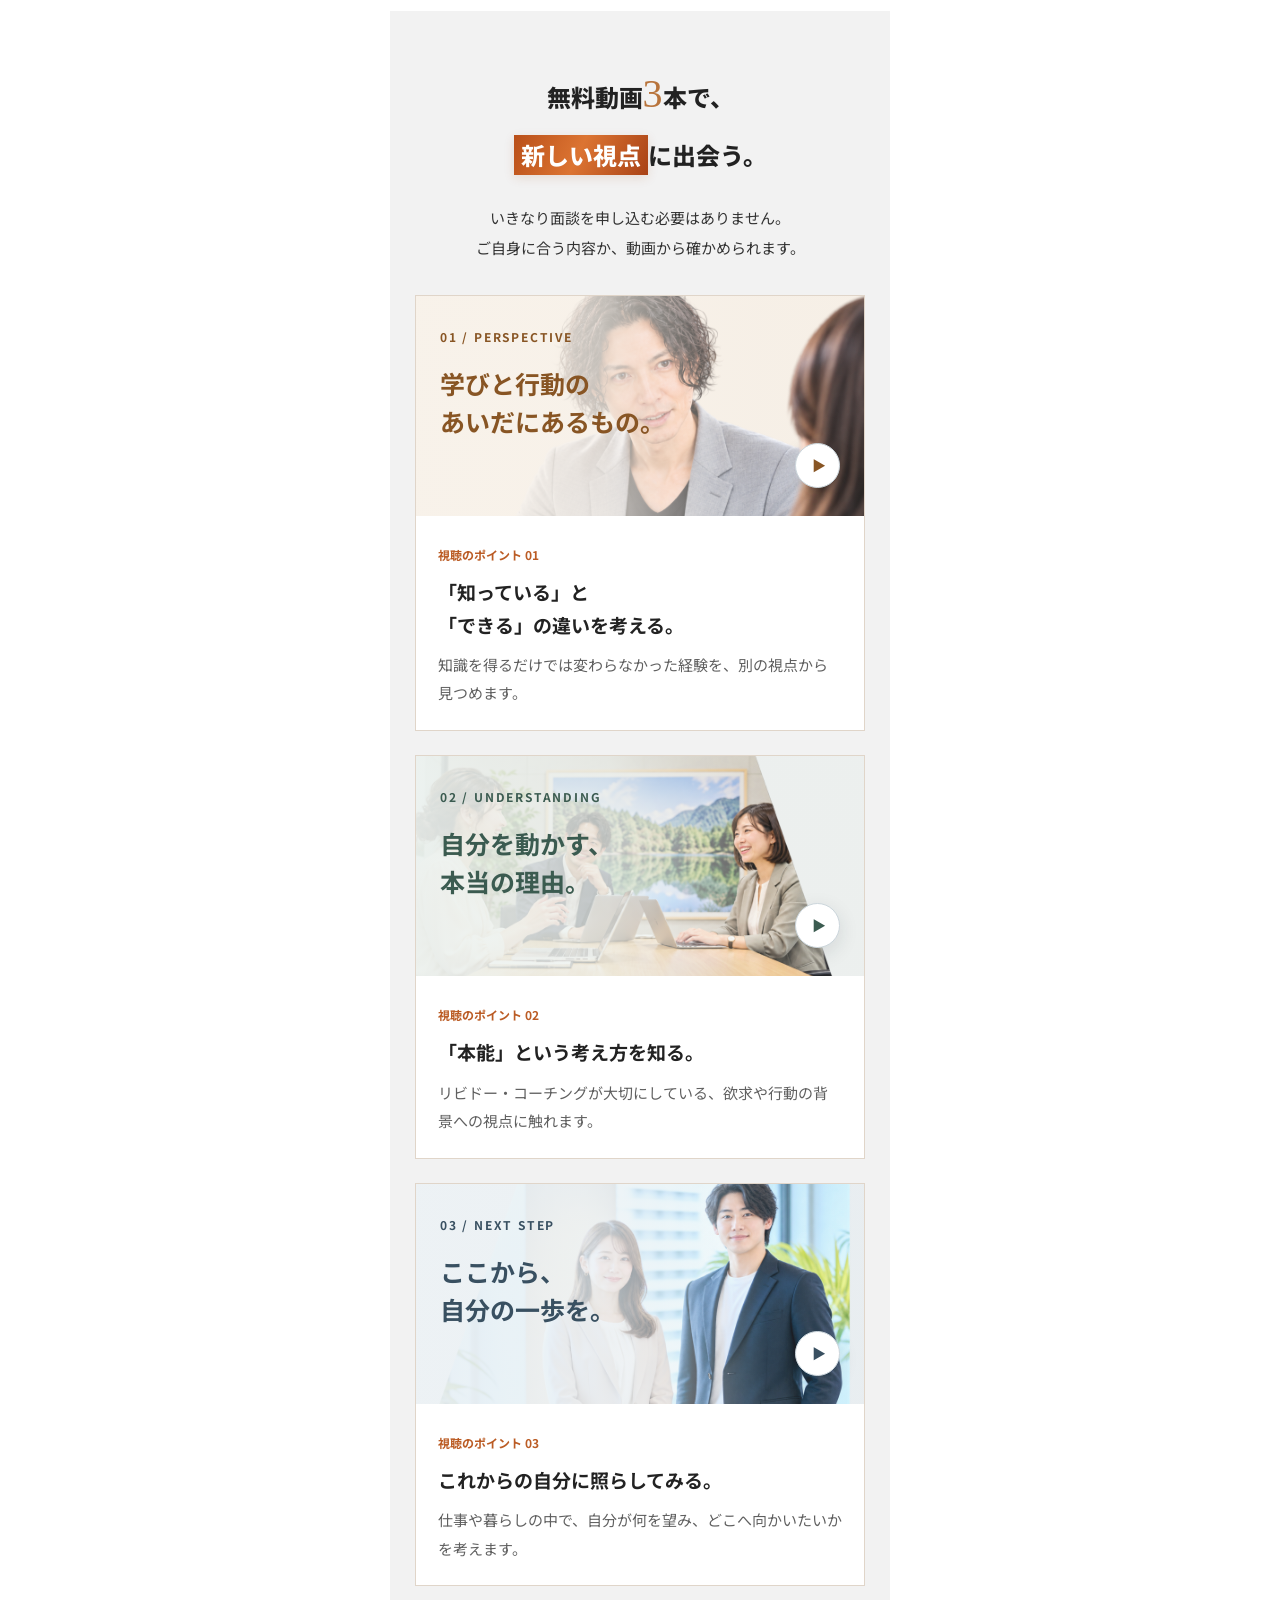
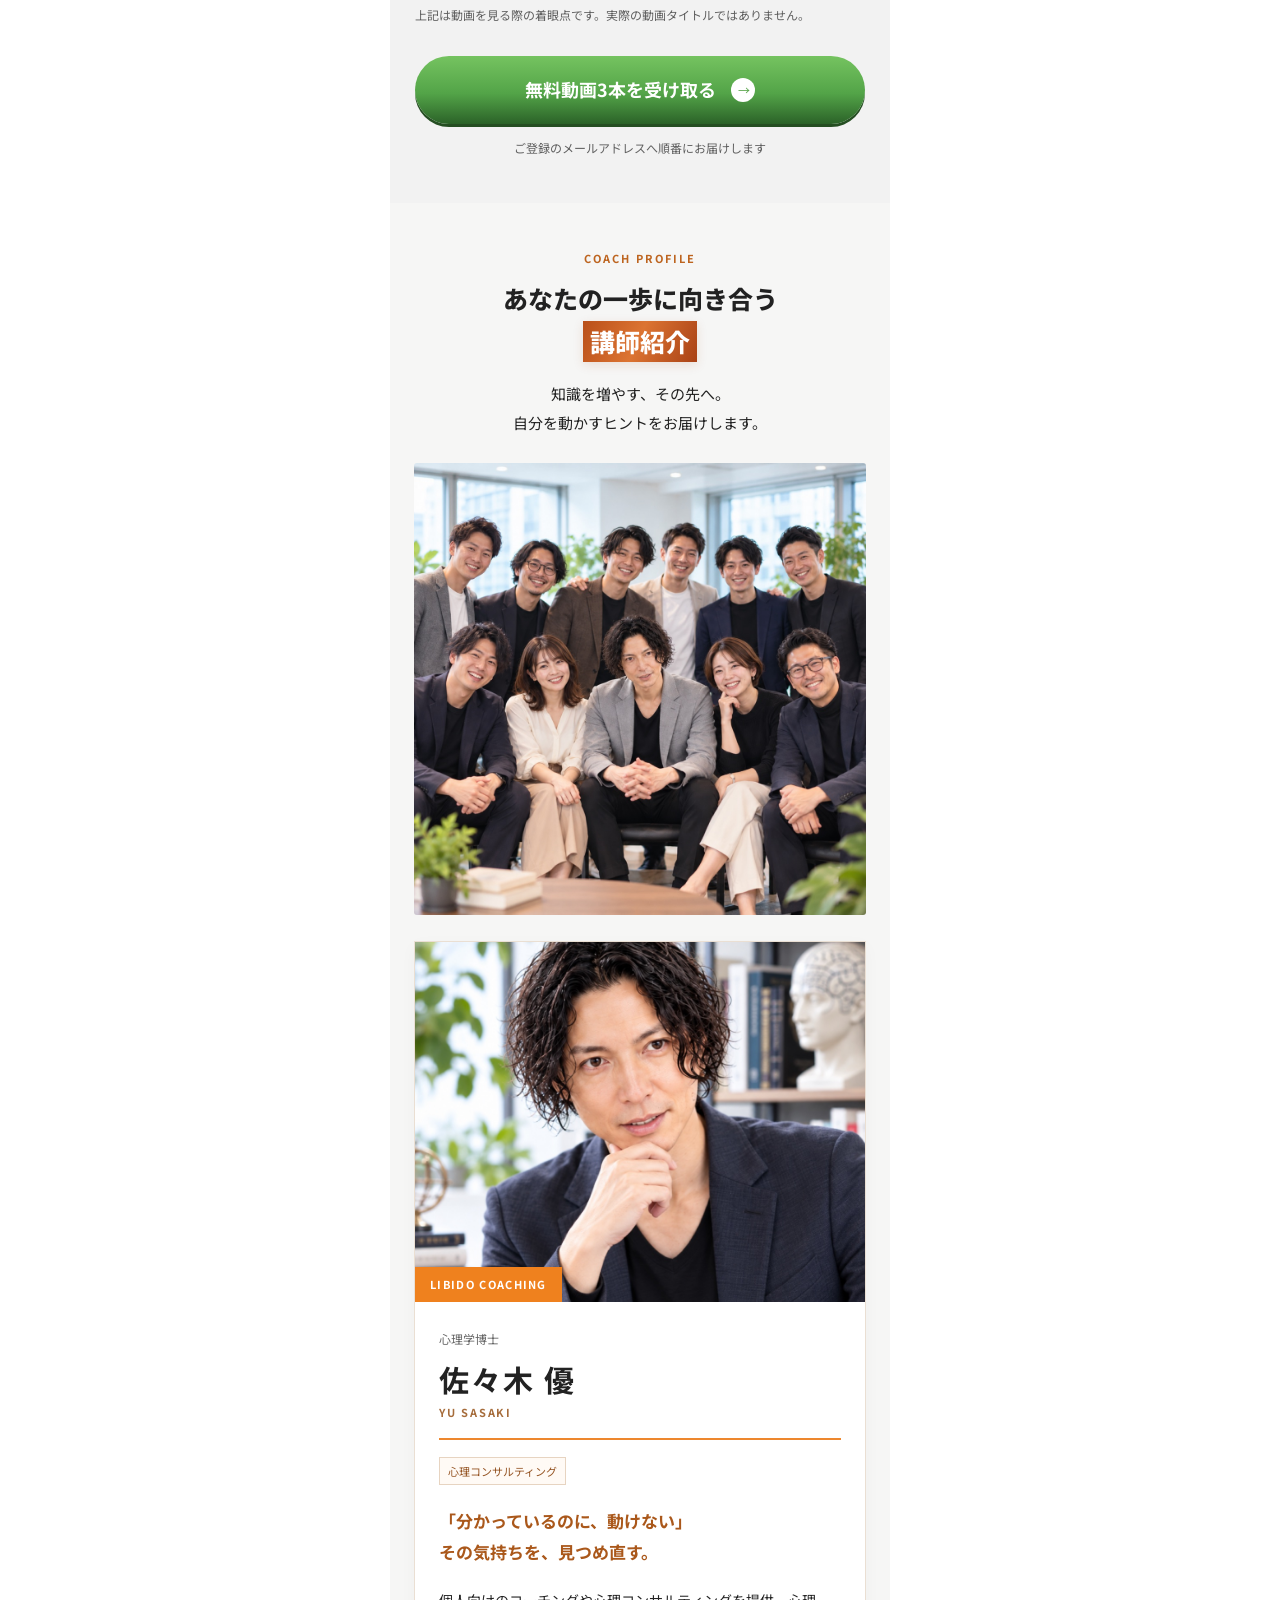
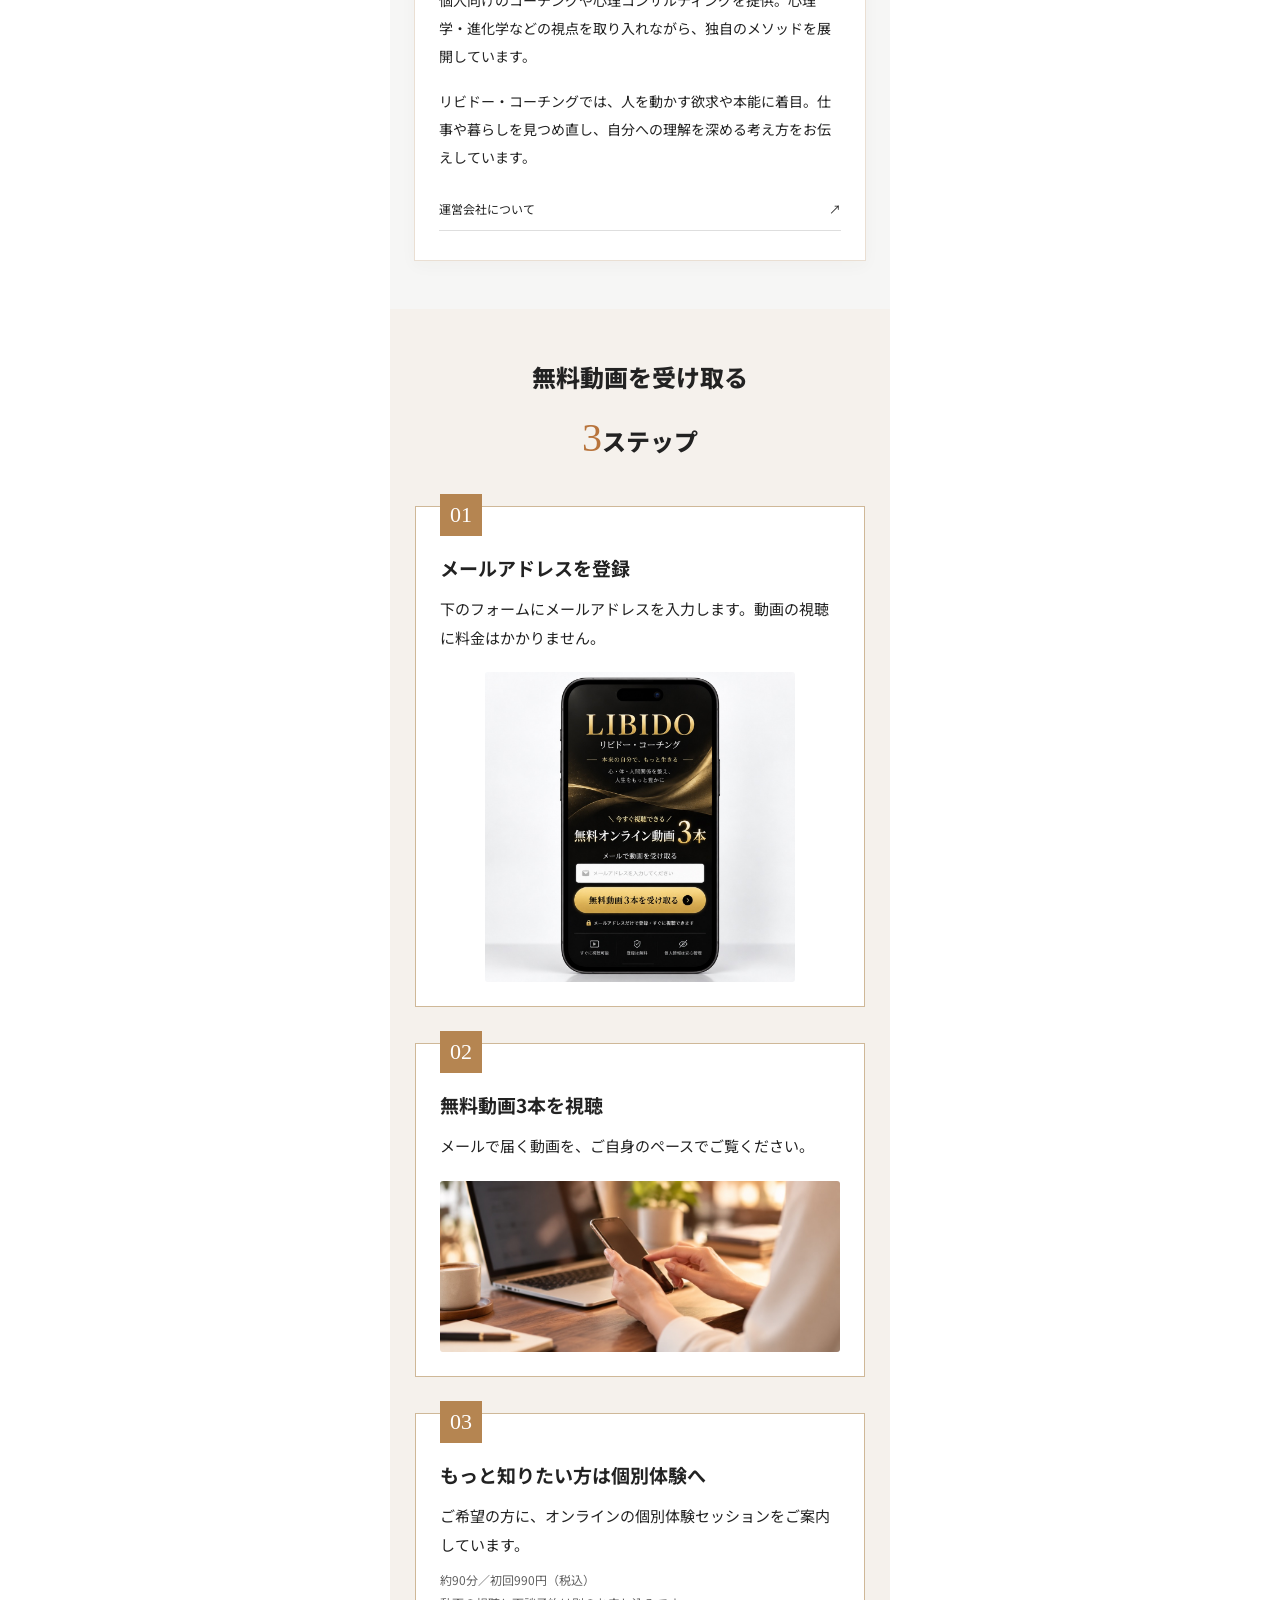
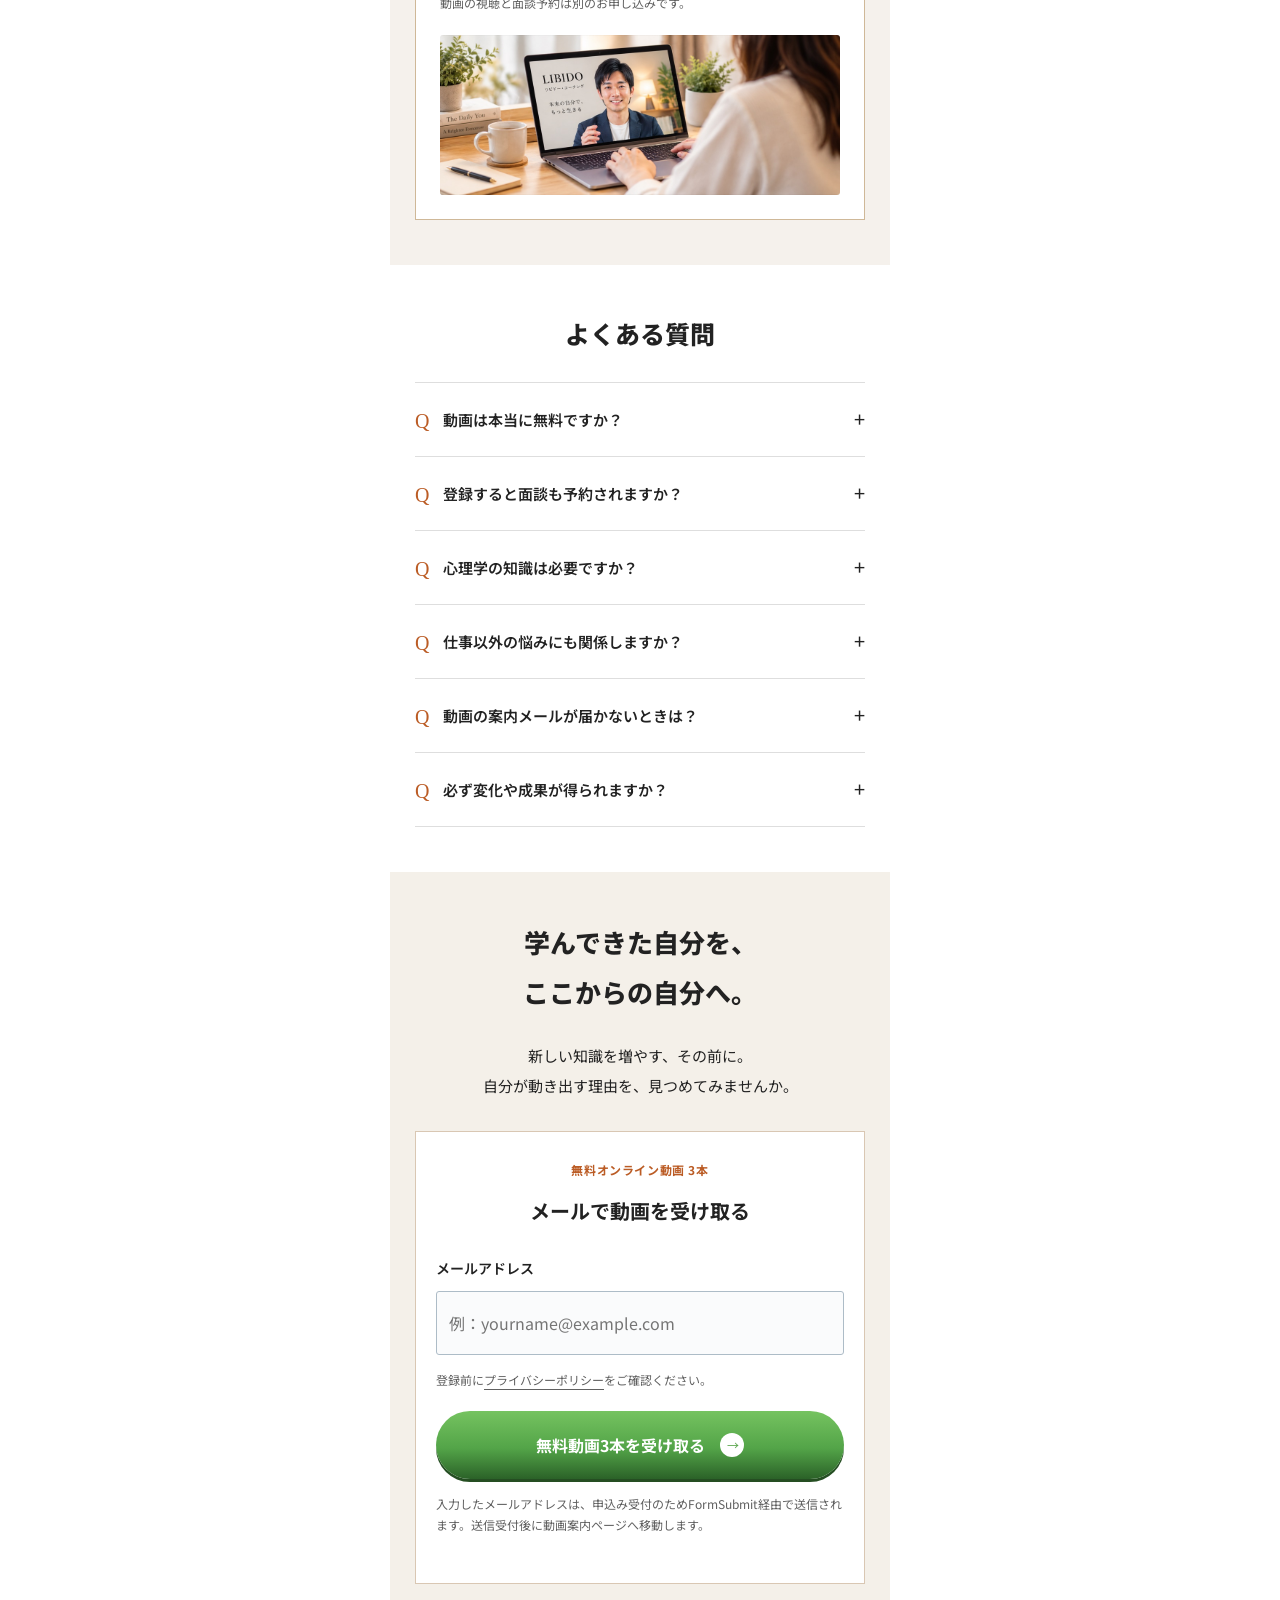
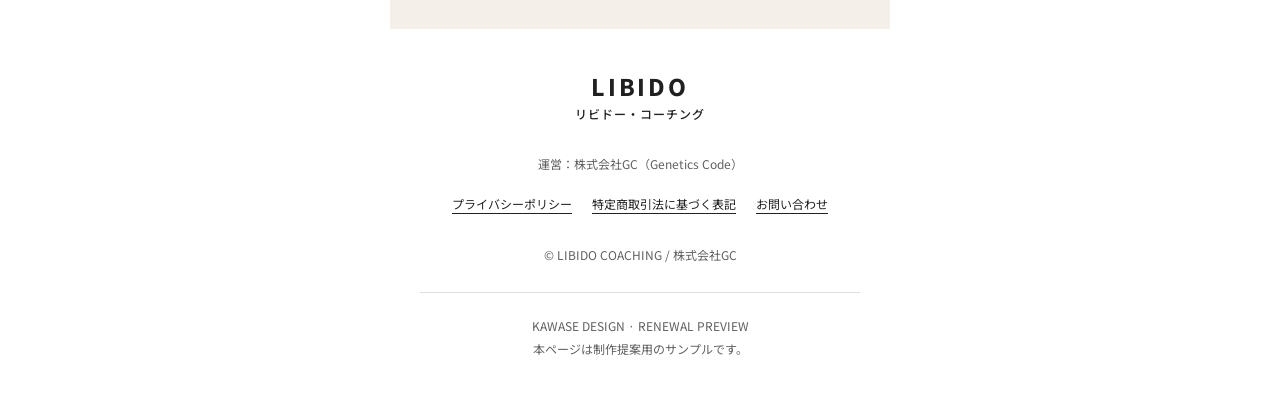
==== commit b547321d: "Remove image caption and visible email address" ====
--- a/docs/renewal/index.html
+++ b/docs/renewal/index.html
@@ -41,7 +41,7 @@
 <section class="profile section" id="profile" aria-labelledby="coach-heading">
 <p class="coach-eyebrow">COACH PROFILE</p><h2 id="coach-heading">あなたの一歩に向き合う<br><span class="highlight">講師紹介</span></h2>
 <p class="coach-intro">知識を増やす、その先へ。<br>自分を動かすヒントをお届けします。</p>
-<figure class="community-photo"><img class="" src="assets/community.jpg" alt="人々が集まる集合写真のイメージ" width="1254" height="1254" loading="lazy" decoding="async"><figcaption>イメージ写真</figcaption></figure><article class="coach-card">
+<figure class="community-photo"><img class="" src="assets/community.jpg" alt="人々が集まる集合写真のイメージ" width="1254" height="1254" loading="lazy" decoding="async"></figure><article class="coach-card">
 <div class="coach-visual"><img src="assets/coach-profile-new.jpg" alt="心理学博士・佐々木優のプロフィールイメージ" loading="lazy" width="1040" height="1200" decoding="async"><span class="coach-label">LIBIDO COACHING</span></div>
 <div class="coach-detail"><p class="coach-role">心理学博士</p><h3>佐々木 優 <span>YU SASAKI</span></h3>
 <div class="coach-fields"><span>心理コンサルティング</span></div>
@@ -52,7 +52,7 @@
 </div></article></section>
 <section class="steps section" id="steps"><p class="section-kicker">HOW TO START</p><h2>無料動画を受け取る<br><span class="number-em">3</span>ステップ</h2><ol class="step-list"><li><span>01</span><div><h3>メールアドレスを登録</h3><p>下のフォームにメールアドレスを入力します。動画の視聴に料金はかかりません。</p><img class="step-photo phone-photo" src="assets/registration-phone.jpg" alt="LIBIDO無料動画の登録画面イメージ" width="1254" height="1254" loading="lazy" decoding="async"></div></li><li><span>02</span><div><h3>無料動画3本を視聴</h3><p>メールで届く動画を、ご自身のペースでご覧ください。</p><img class="step-photo" src="assets/watch-anywhere.jpg" alt="スマートフォンで動画を確認するイメージ" width="1916" height="821" loading="lazy" decoding="async"></div></li><li><span>03</span><div><h3>もっと知りたい方は個別体験へ</h3><p>ご希望の方に、オンラインの個別体験セッションをご案内しています。</p><small>約90分／初回990円（税込）<br>動画の視聴と面談予約は別のお申し込みです。</small><img class="step-photo" src="assets/online-session.jpg" alt="オンラインで個別体験セッションを受けるイメージ" width="1983" height="793" loading="lazy" decoding="async"></div></li></ol></section>
 <section class="faq section" id="faq"><p class="section-kicker">QUESTIONS & ANSWERS</p><h2>よくある質問</h2><details><summary>動画は本当に無料ですか？</summary><p>はい。オンライン動画3本は無料です。個別体験セッションは別途お申し込みとなり、初回990円（税込）です。</p></details><details><summary>登録すると面談も予約されますか？</summary><p>いいえ。メール登録と面談予約は別です。まず動画で内容をご確認いただき、個別体験をご希望の場合に予約へお進みください。</p></details><details><summary>心理学の知識は必要ですか？</summary><p>事前に専門知識を身につける必要はありません。まずは動画を通して、リビドー・コーチングの考え方をご確認ください。</p></details><details><summary>仕事以外の悩みにも関係しますか？</summary><p>仕事だけでなく、暮らしや人間関係など、自分の望みと行動を考える視点をご紹介しています。個別のご相談に対応できるかは、提供者へご確認ください。</p></details><details><summary>動画の案内メールが届かないときは？</summary><p>迷惑メールフォルダと、入力したメールアドレスをご確認ください。送信元「info@g-c-method.com」からのメールを受け取れる設定かもご確認ください。</p></details><details><summary>必ず変化や成果が得られますか？</summary><p>変化や成果には個人差があり、特定の結果を保証するものではありません。ご自身に合う考え方かを、まず動画でご判断ください。</p></details></section>
-<section class="registration section" id="register"><p class="section-kicker">YOUR NEXT STEP STARTS HERE</p><h2>学んできた自分を、<br>ここからの自分へ。</h2><p>新しい知識を増やす、その前に。<br>自分が動き出す理由を、見つめてみませんか。</p><div class="registration-box"><span class="free-label">無料オンライン動画 3本</span><h3>メールで動画を受け取る</h3><form id="registration-form"><input type="text" name="website" autocomplete="off" tabindex="-1" aria-hidden="true" style="position:absolute;left:-10000px;width:1px;height:1px"><label for="email">メールアドレス</label><input id="email" name="email" type="email" inputmode="email" autocomplete="email" placeholder="例：yourname@example.com" required maxlength="254" aria-describedby="form-note"><p id="form-note" class="note">登録前に<a href="https://genetics-code.net/lp/privacy.html" target="_blank" rel="noopener">プライバシーポリシー</a>をご確認ください。</p><button class="button" type="submit">無料動画3本を受け取る<span>→</span></button><p class="note">入力したメールアドレスは、申込み対応のため本ページの制作・受付担当者（1641494papa@gmail.com）へFormSubmit経由で送信されます。送信受付後に動画案内ページへ移動します。</p><p id="form-error" class="note" role="alert" tabindex="-1" hidden>送信を確認できませんでした。通信状況をご確認のうえ、もう一度お試しください。受付済みの場合、再送で通知が重複することがあります。</p></form></div></section>
+<section class="registration section" id="register"><p class="section-kicker">YOUR NEXT STEP STARTS HERE</p><h2>学んできた自分を、<br>ここからの自分へ。</h2><p>新しい知識を増やす、その前に。<br>自分が動き出す理由を、見つめてみませんか。</p><div class="registration-box"><span class="free-label">無料オンライン動画 3本</span><h3>メールで動画を受け取る</h3><form id="registration-form"><input type="text" name="website" autocomplete="off" tabindex="-1" aria-hidden="true" style="position:absolute;left:-10000px;width:1px;height:1px"><label for="email">メールアドレス</label><input id="email" name="email" type="email" inputmode="email" autocomplete="email" placeholder="例：yourname@example.com" required maxlength="254" aria-describedby="form-note"><p id="form-note" class="note">登録前に<a href="https://genetics-code.net/lp/privacy.html" target="_blank" rel="noopener">プライバシーポリシー</a>をご確認ください。</p><button class="button" type="submit">無料動画3本を受け取る<span>→</span></button><p class="note">入力したメールアドレスは、申込み受付のためFormSubmit経由で送信されます。送信受付後に動画案内ページへ移動します。</p><p id="form-error" class="note" role="alert" tabindex="-1" hidden>送信を確認できませんでした。通信状況をご確認のうえ、もう一度お試しください。受付済みの場合、再送で通知が重複することがあります。</p></form></div></section>
 </main>
 <footer><a class="logo" href="#top">LIBIDO<span>リビドー・コーチング</span></a><p>運営：株式会社GC（Genetics Code）</p><nav><a href="https://genetics-code.net/lp/privacy.html" target="_blank" rel="noopener">プライバシーポリシー</a><a href="https://genetics-code.net/lp/tokushoho.html" target="_blank" rel="noopener">特定商取引法に基づく表記</a><a href="https://genetics-code.net/lp/tokushoho.html#contact" target="_blank" rel="noopener">お問い合わせ</a></nav><small>© LIBIDO COACHING / 株式会社GC</small><p class="footer-preview">KAWASE DESIGN · RENEWAL PREVIEW<br>本ページは制作提案用のサンプルです。</p></footer>
 </div>
